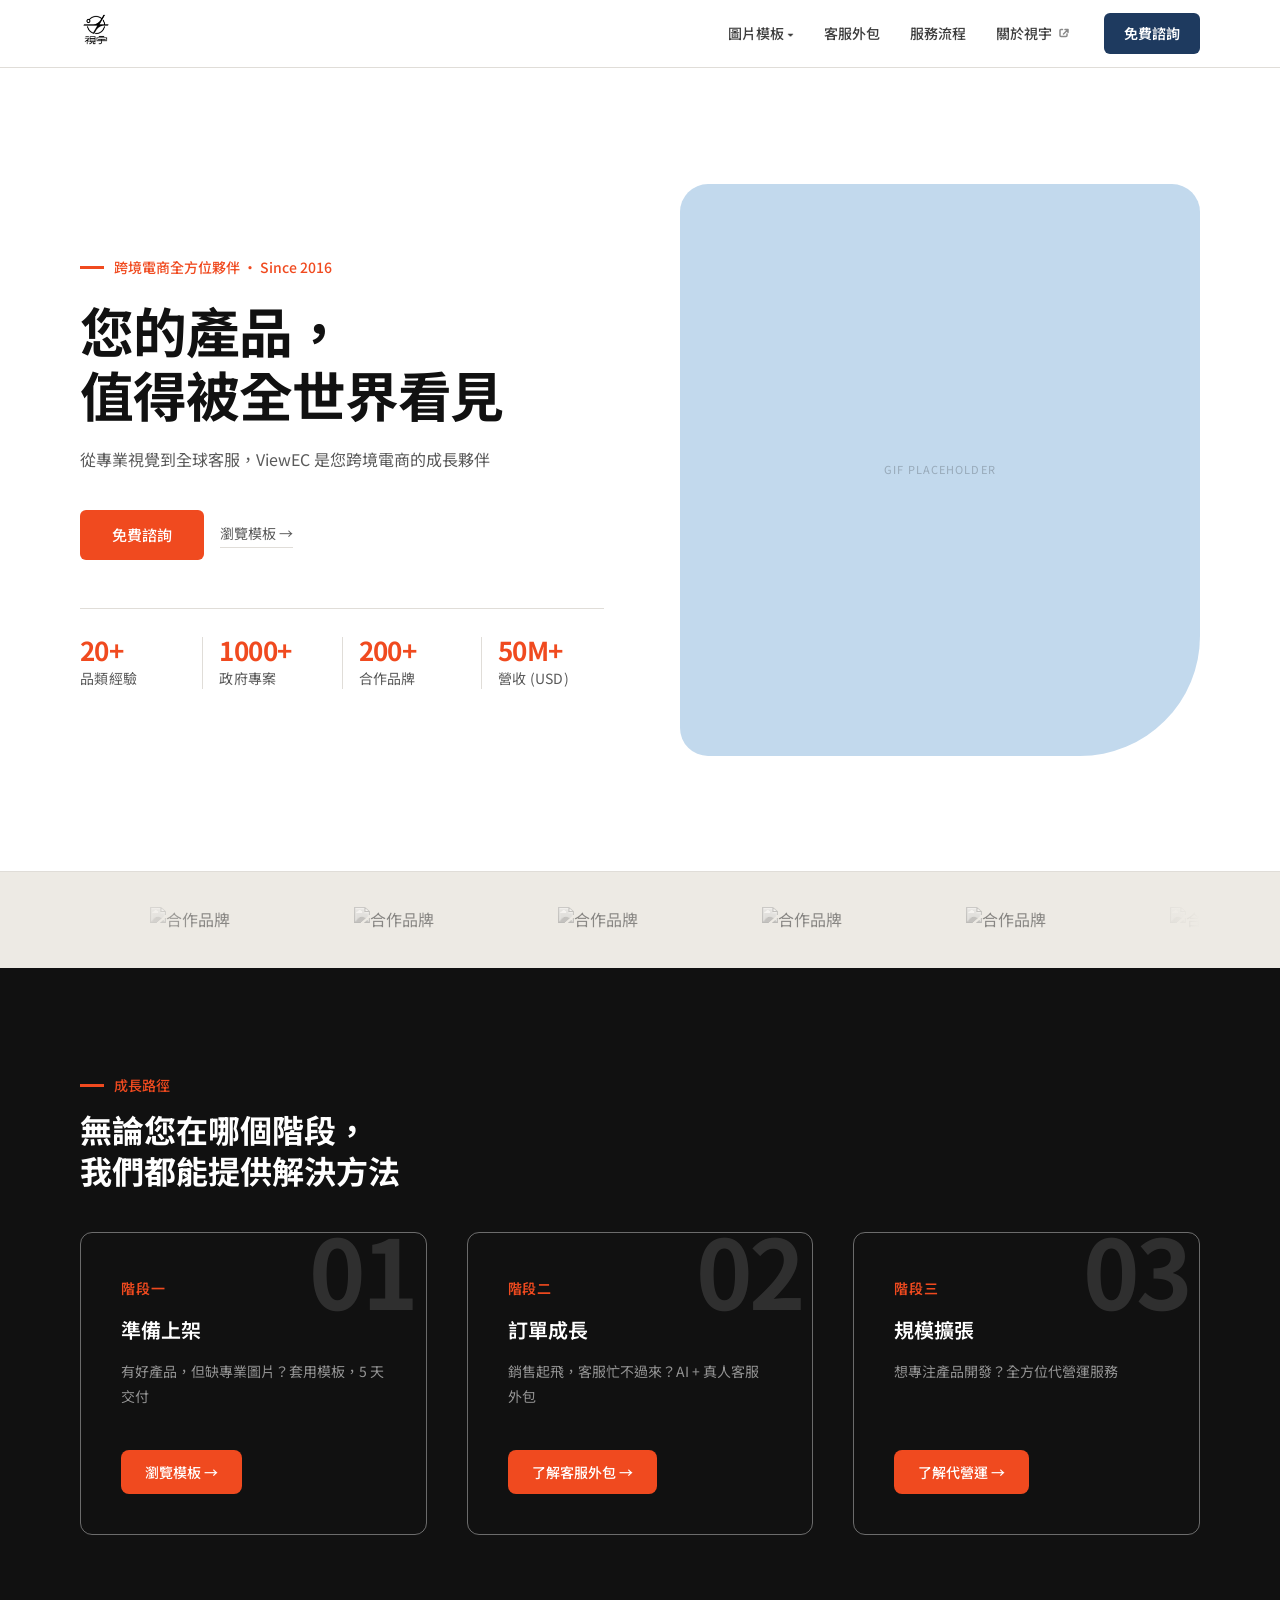
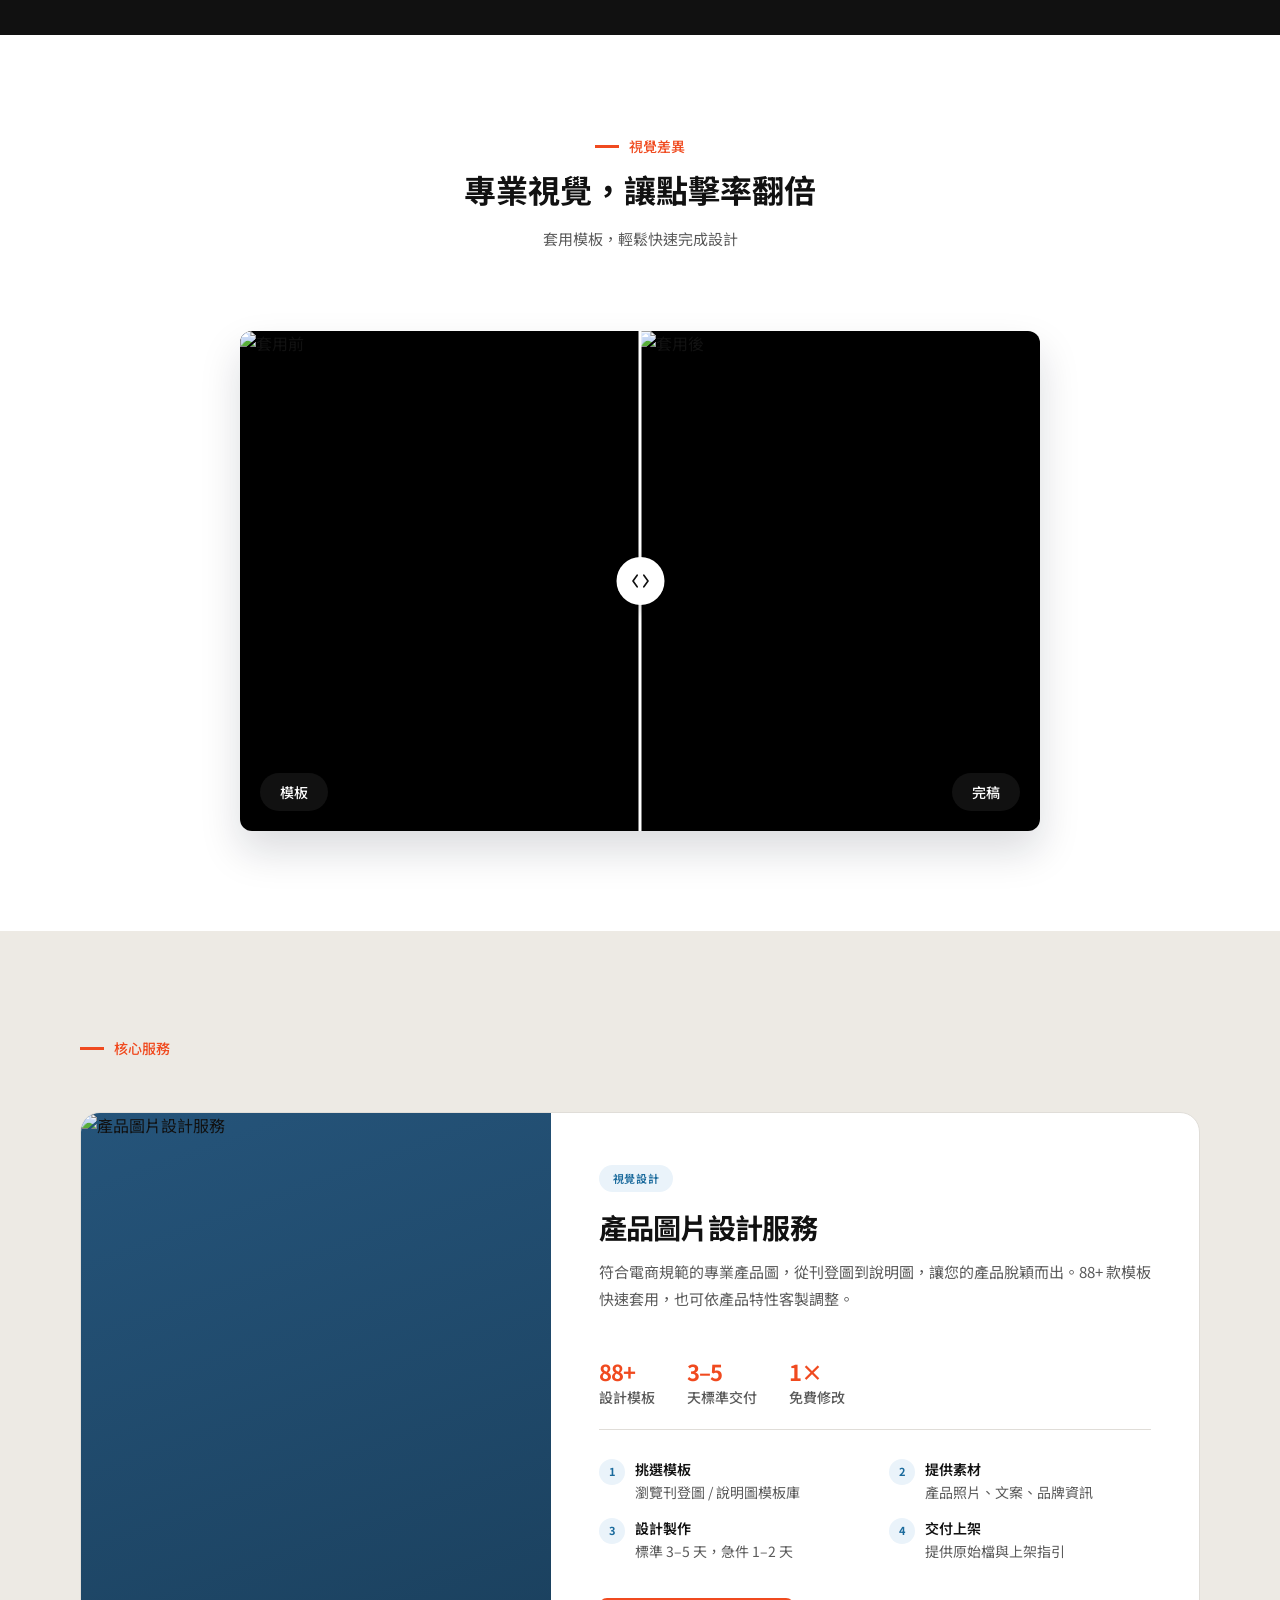
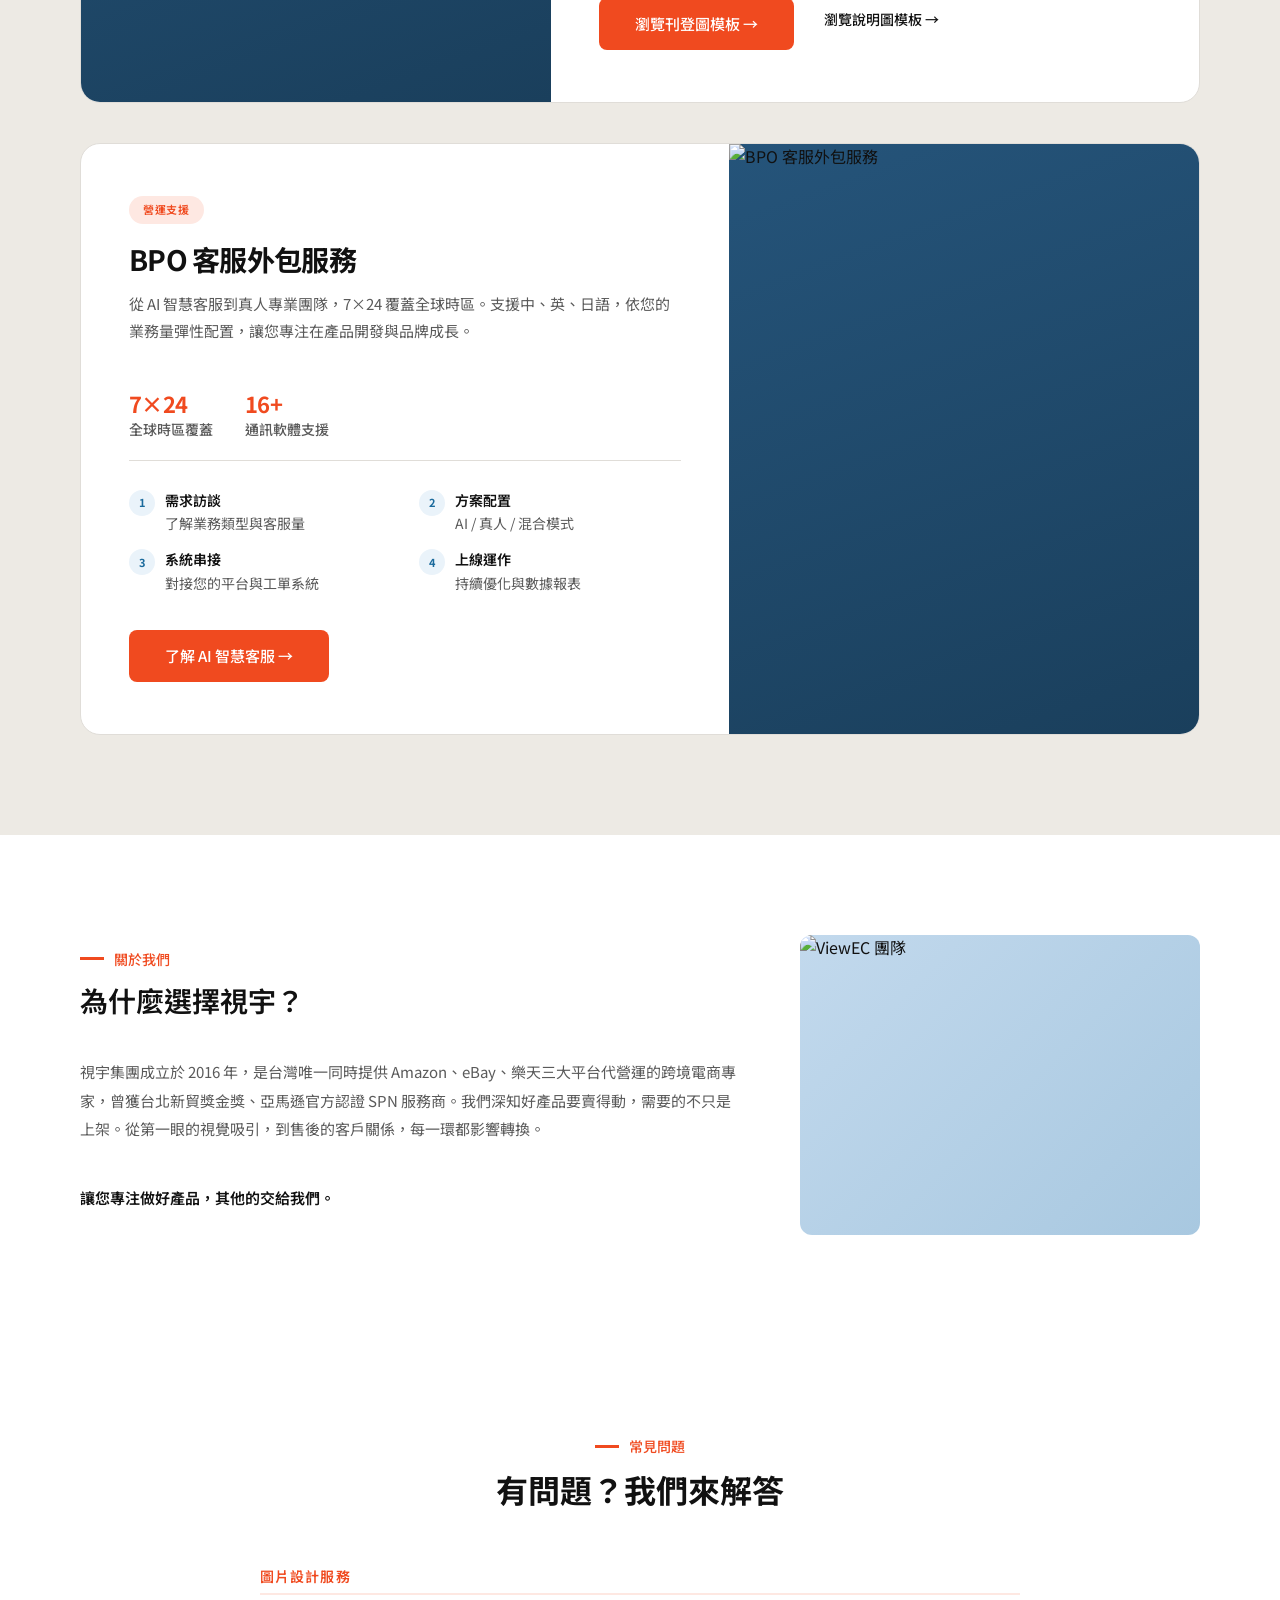
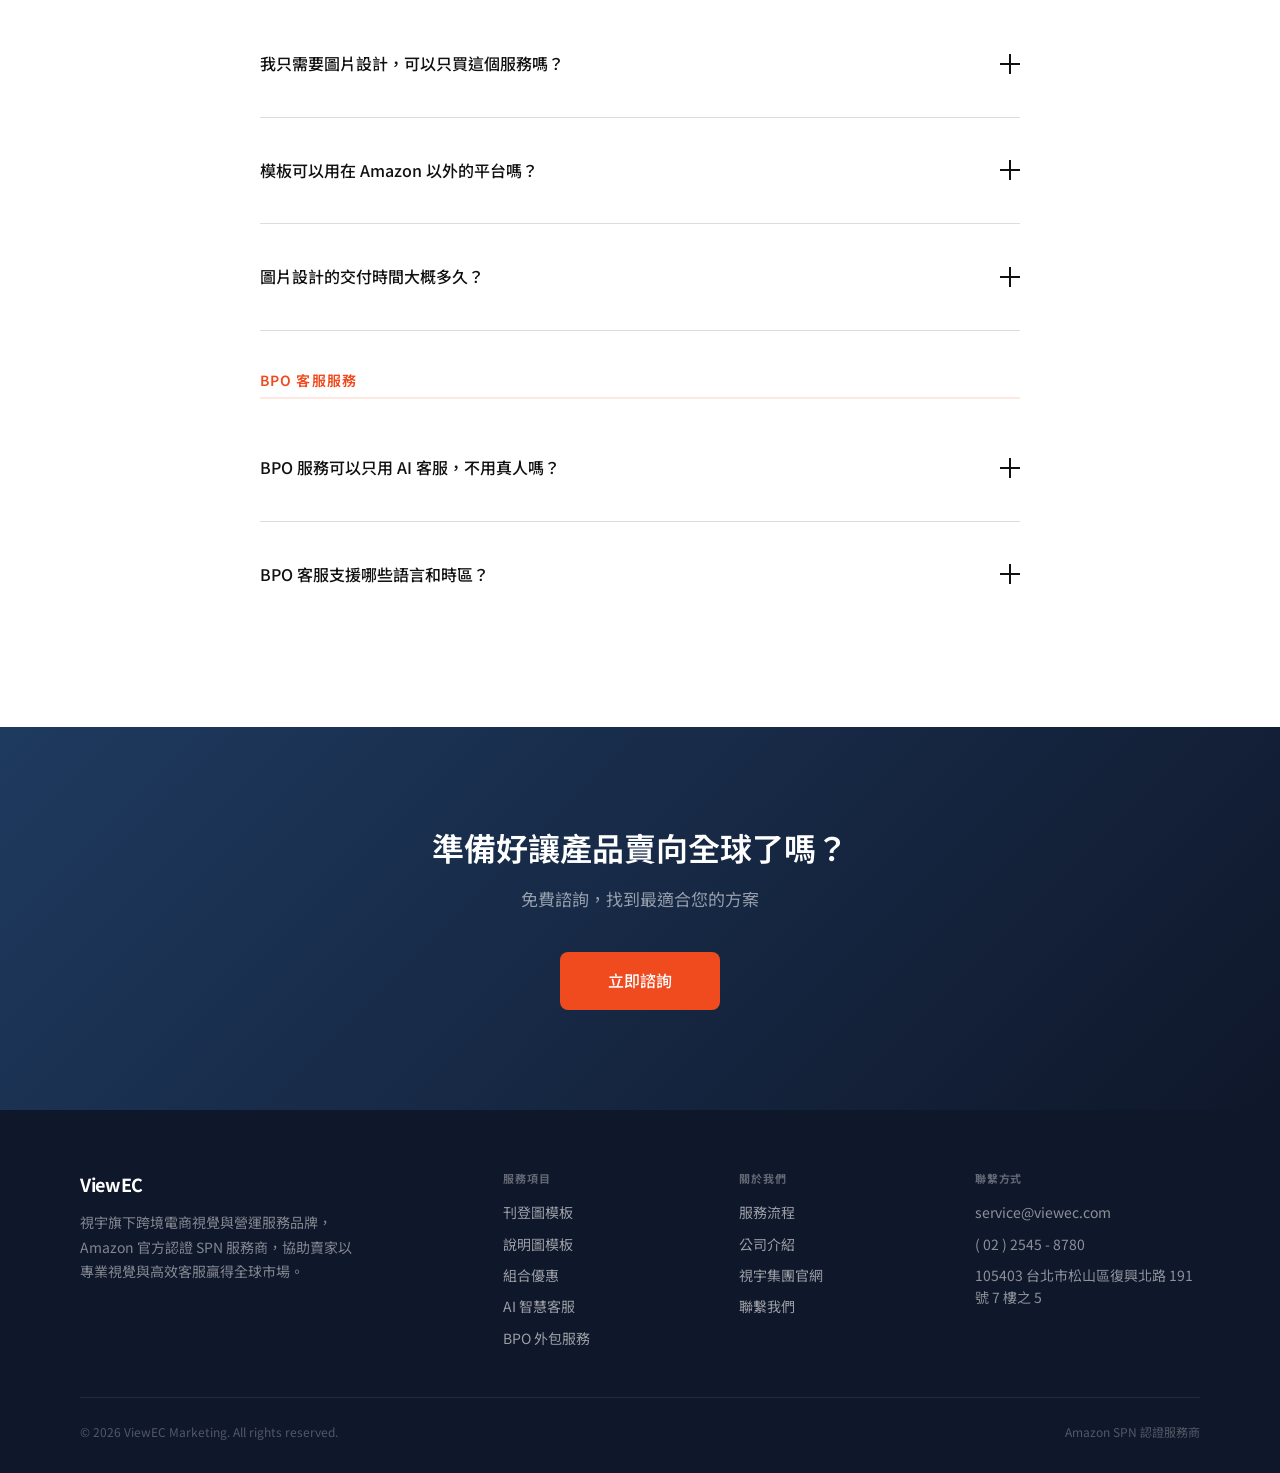
==== index.html @ 05ee3864 "Add files via upload" ====
<!DOCTYPE html>
<html lang="zh-TW">
<head>
  <meta charset="UTF-8">
  <meta name="viewport" content="width=device-width, initial-scale=1.0">
  <title>ViewEC Marketing | Amazon 賣家的成長夥伴</title>
  <link rel="preconnect" href="https://fonts.googleapis.com">
  <link rel="preconnect" href="https://fonts.gstatic.com" crossorigin>
  <link href="https://fonts.googleapis.com/css2?family=Noto+Sans+TC:wght@400;500;700&display=swap" rel="stylesheet">
  <link rel="stylesheet" href="styles.css">
</head>
<body>

  <!-- Header -->
  <header class="navbar">
    <div class="container nav-inner">
      <a href="index.html" class="nav-logo"><img src="icon.webp" alt="ViewEC" style="height:32px;width:auto;"></a>
      <nav class="nav-links">
        <div class="nav-item">
          <span class="nav-dropdown-btn">圖片模板 ▾</span>
          <div class="nav-dropdown-menu">
            <a href="listing-layout.html">刊登圖</a>
            <a href="description-layout.html">說明圖</a>
            <a href="combo.html">組合優惠</a>
          </div>
        </div>
        <a href="#" class="nav-link">客服外包</a>
        <a href="process.html" class="nav-link">服務流程</a>
        <a href="https://viewec.com/" class="nav-link" target="_blank" rel="noopener" style="display:inline-flex;align-items:center;gap:4px;">關於視宇<svg width="11" height="11" viewBox="0 0 11 11" fill="none" stroke="currentColor" stroke-width="1.5" stroke-linecap="round" stroke-linejoin="round" style="display:inline-block;vertical-align:middle;margin-left:3px;opacity:.6" aria-hidden="true"><path d="M3.5 1.5H2a1 1 0 00-1 1v5a1 1 0 001 1h5a1 1 0 001-1V6"></path><path d="M6 1.5h3m0 0v3m0-3L4.5 6"></path></svg></a>
      </nav>
      <a href="#" class="nav-cta">免費諮詢</a>
    </div>
  </header>

  <!-- Hero -->
  <section class="hero">
    <div class="container">
      <div class="hero-inner">

        <!-- Left: Text + Stats -->
        <div class="hero-content">
          <p class="hero-eyebrow">跨境電商全方位夥伴 · Since 2016</p>
          <h1 class="hero-title">您的產品，<br>值得被全世界看見</h1>
          <p class="hero-sub">從專業視覺到全球客服，ViewEC 是您跨境電商的成長夥伴</p>
          <div class="hero-actions">
            <a href="/pages/contact" class="btn-hero">免費諮詢</a>
            <a href="listing.html" class="btn-hero-ghost">瀏覽模板 →</a>
          </div>
          <div class="hero-stats">
            <div class="hero-stat">
              <span class="stat-fig">20+</span>
              <span class="stat-text">品類經驗</span>
            </div>
            <div class="hero-stat">
              <span class="stat-fig">1000+</span>
              <span class="stat-text">政府專案</span>
            </div>
            <div class="hero-stat">
              <span class="stat-fig">200+</span>
              <span class="stat-text">合作品牌</span>
            </div>
            <div class="hero-stat">
              <span class="stat-fig">50M+</span>
              <span class="stat-text">營收 (USD)</span>
            </div>
          </div>
        </div>

        <!-- Right: Organic media shape / GIF placeholder -->
        <div class="hero-media">
          <div class="hero-media-inner">
            <div class="hm-gif-placeholder">GIF Placeholder</div>
          </div>
        </div>

      </div>
    </div>
    <!-- Partners strip — pinned to bottom of hero viewport -->
    <div class="hero-partners">
      <div class="container">
        <div class="marquee-wrapper">
          <div class="marquee-track">
            <div class="marquee-content">
              <div class="partner-logo"><img src="images/partner-1.png" alt="合作品牌"></div>
              <div class="partner-logo"><img src="images/partner-2.png" alt="合作品牌"></div>
              <div class="partner-logo"><img src="images/partner-3.png" alt="合作品牌"></div>
              <div class="partner-logo"><img src="images/partner-4.png" alt="合作品牌"></div>
              <div class="partner-logo"><img src="images/partner-5.png" alt="合作品牌"></div>
              <div class="partner-logo"><img src="images/partner-6.png" alt="合作品牌"></div>
            </div>
            <div class="marquee-content" aria-hidden="true">
              <div class="partner-logo"><img src="images/partner-1.png" alt=""></div>
              <div class="partner-logo"><img src="images/partner-2.png" alt=""></div>
              <div class="partner-logo"><img src="images/partner-3.png" alt=""></div>
              <div class="partner-logo"><img src="images/partner-4.png" alt=""></div>
              <div class="partner-logo"><img src="images/partner-5.png" alt=""></div>
              <div class="partner-logo"><img src="images/partner-6.png" alt=""></div>
            </div>
          </div>
        </div>
      </div>
    </div>
  </section>

  <!-- Journey -->
  <section class="journey">
    <div class="container">
      <div class="section-header">
        <span class="section-tag">成長路徑</span>
        <h2 class="section-title">無論您在哪個階段，<br>我們都能提供解決方法</h2>
      </div>
      <div class="journey-grid">
        <div class="journey-card" data-num="01" data-reveal style="--delay:0s">
          <div class="journey-phase">階段一</div>
          <h3 class="journey-title">準備上架</h3>
          <p class="journey-desc">有好產品，但缺專業圖片？套用模板，5 天交付</p>
          <a href="listing.html" class="journey-cta">瀏覽模板 →</a>
        </div>
        <div class="journey-card" data-num="02" data-reveal style="--delay:0.1s">
          <div class="journey-phase">階段二</div>
          <h3 class="journey-title">訂單成長</h3>
          <p class="journey-desc">銷售起飛，客服忙不過來？AI + 真人客服外包</p>
          <a href="/pages/ai-智慧客服" class="journey-cta">了解客服外包 →</a>
        </div>
        <div class="journey-card" data-num="03" data-reveal style="--delay:0.2s">
          <div class="journey-phase">階段三</div>
          <h3 class="journey-title">規模擴張</h3>
          <p class="journey-desc">想專注產品開發？全方位代營運服務</p>
          <a href="https://viewec.tw" class="journey-cta" target="_blank">了解代營運 →</a>
        </div>
      </div>
    </div>
  </section>

  <!-- Comparison -->
  <section class="comparison">
    <div class="container">
      <div class="section-header section-header--center">
        <span class="section-tag">視覺差異</span>
        <h2 class="section-title">專業視覺，讓點擊率翻倍</h2>
        <p class="section-subtitle">套用模板，輕鬆快速完成設計</p>
      </div>
      <div class="compare-container">
        <div class="compare-wrapper">
          <div class="compare-image compare-before">
            <img src="images/before.jpg" alt="套用前">
            <span class="compare-label">模板</span>
          </div>
          <div class="compare-image compare-after">
            <img src="images/after.jpg" alt="套用後">
            <span class="compare-label">完稿</span>
          </div>
          <div class="compare-slider">
            <div class="compare-handle">
              <svg width="20" height="20" viewBox="0 0 24 24" fill="none">
                <path d="M8 5L3 12L8 19M16 5L21 12L16 19" stroke="currentColor" stroke-width="2" stroke-linecap="round" stroke-linejoin="round"/>
              </svg>
            </div>
          </div>
        </div>
      </div>
    </div>
  </section>

  <!-- Services -->
  <section class="services">
    <div class="container">
      <div class="section-header">
        <span class="section-tag">核心服務</span>
      </div>

      <!-- Visual Design -->
      <div class="service-card" data-reveal="left">
        <div class="svc-img">
          <img src="images/service-visual.jpg" alt="產品圖片設計服務">
        </div>
        <div class="svc-body">
          <span class="svc-badge">視覺設計</span>
          <h3 class="svc-title">產品圖片設計服務</h3>
          <p class="svc-desc">符合電商規範的專業產品圖，從刊登圖到說明圖，讓您的產品脫穎而出。88+ 款模板快速套用，也可依產品特性客製調整。</p>
          <div class="svc-stats">
            <div>
              <div class="svc-stat-num">88+</div>
              <div class="svc-stat-label">設計模板</div>
            </div>
            <div>
              <div class="svc-stat-num">3–5</div>
              <div class="svc-stat-label">天標準交付</div>
            </div>
            <div>
              <div class="svc-stat-num">1×</div>
              <div class="svc-stat-label">免費修改</div>
            </div>
          </div>
          <div class="svc-steps">
            <div class="svc-step">
              <div class="svc-step-num">1</div>
              <div>
                <div class="svc-step-name">挑選模板</div>
                <div class="svc-step-note">瀏覽刊登圖 / 說明圖模板庫</div>
              </div>
            </div>
            <div class="svc-step">
              <div class="svc-step-num">2</div>
              <div>
                <div class="svc-step-name">提供素材</div>
                <div class="svc-step-note">產品照片、文案、品牌資訊</div>
              </div>
            </div>
            <div class="svc-step">
              <div class="svc-step-num">3</div>
              <div>
                <div class="svc-step-name">設計製作</div>
                <div class="svc-step-note">標準 3–5 天，急件 1–2 天</div>
              </div>
            </div>
            <div class="svc-step">
              <div class="svc-step-num">4</div>
              <div>
                <div class="svc-step-name">交付上架</div>
                <div class="svc-step-note">提供原始檔與上架指引</div>
              </div>
            </div>
          </div>
          <div class="svc-actions">
            <a href="listing.html" class="btn-accent">瀏覽刊登圖模板 →</a>
            <a href="description.html" class="btn-secondary">瀏覽說明圖模板 →</a>
          </div>
        </div>
      </div>

      <!-- BPO Service -->
      <div class="service-card service-card--reverse" data-reveal="right">
        <div class="svc-img">
          <img src="images/service-bpo.jpg" alt="BPO 客服外包服務">
        </div>
        <div class="svc-body">
          <span class="svc-badge svc-badge--bpo">營運支援</span>
          <h3 class="svc-title">BPO 客服外包服務</h3>
          <p class="svc-desc">從 AI 智慧客服到真人專業團隊，7×24 覆蓋全球時區。支援中、英、日語，依您的業務量彈性配置，讓您專注在產品開發與品牌成長。</p>
          <div class="svc-stats">
            <div>
              <div class="svc-stat-num">7×24</div>
              <div class="svc-stat-label">全球時區覆蓋</div>
            </div>
            <div>
              <div class="svc-stat-num">16+</div>
              <div class="svc-stat-label">通訊軟體支援</div>
            </div>
          </div>
          <div class="svc-steps">
            <div class="svc-step">
              <div class="svc-step-num">1</div>
              <div>
                <div class="svc-step-name">需求訪談</div>
                <div class="svc-step-note">了解業務類型與客服量</div>
              </div>
            </div>
            <div class="svc-step">
              <div class="svc-step-num">2</div>
              <div>
                <div class="svc-step-name">方案配置</div>
                <div class="svc-step-note">AI / 真人 / 混合模式</div>
              </div>
            </div>
            <div class="svc-step">
              <div class="svc-step-num">3</div>
              <div>
                <div class="svc-step-name">系統串接</div>
                <div class="svc-step-note">對接您的平台與工單系統</div>
              </div>
            </div>
            <div class="svc-step">
              <div class="svc-step-num">4</div>
              <div>
                <div class="svc-step-name">上線運作</div>
                <div class="svc-step-note">持續優化與數據報表</div>
              </div>
            </div>
          </div>
          <div class="svc-actions">
            <a href="/pages/ai-智慧客服" class="btn-accent">了解 AI 智慧客服 →</a>
          </div>
        </div>
      </div>

    </div>
  </section>

  <!-- About (moved before FAQ) -->
  <section class="about">
    <div class="container">
      <div class="about-content">
        <div class="about-text" data-reveal="left">
          <span class="section-tag">關於我們</span>
          <h2 class="about-title">為什麼選擇視宇？</h2>
          <p>視宇集團成立於 2016 年，是台灣唯一同時提供 Amazon、eBay、樂天三大平台代營運的跨境電商專家，曾獲台北新貿獎金獎、亞馬遜官方認證 SPN 服務商。我們深知好產品要賣得動，需要的不只是上架。從第一眼的視覺吸引，到售後的客戶關係，每一環都影響轉換。</p>
          <p class="about-highlight">讓您專注做好產品，其他的交給我們。</p>
        </div>
        <div class="about-image" data-reveal="right">
          <img src="images/about.jpg" alt="ViewEC 團隊">
        </div>
      </div>
    </div>
  </section>

  <!-- FAQ -->
  <section class="faq">
    <div class="container">
      <div class="section-header section-header--center">
        <span class="section-tag">常見問題</span>
        <h2 class="section-title">有問題？我們來解答</h2>
      </div>
      <div class="faq-list">
        <h3 class="faq-category">圖片設計服務</h3>
        <details class="faq-item">
          <summary class="faq-question">
            <span>我只需要圖片設計，可以只買這個服務嗎？</span>
            <span class="faq-icon"></span>
          </summary>
          <p class="faq-answer">當然可以！每項服務都是獨立計價。您可以先從圖片模板開始，未來有客服和代營運需求再加購。</p>
        </details>
        <details class="faq-item">
          <summary class="faq-question">
            <span>模板可以用在 Amazon 以外的平台嗎？</span>
            <span class="faq-icon"></span>
          </summary>
          <p class="faq-answer">可以，用在其他平台可能需要微調設計規範（尺寸、構圖、資訊呈現），我們也提供客製化調整服務。</p>
        </details>
        <details class="faq-item">
          <summary class="faq-question">
            <span>圖片設計的交付時間大概多久？</span>
            <span class="faq-icon"></span>
          </summary>
          <p class="faq-answer">選定模板並提供產品素材後，標準交付時間為 3-5 個工作天。急件可加價加速處理，最快 1-2 天交付。</p>
        </details>

        <h3 class="faq-category">BPO 客服服務</h3>
        <details class="faq-item">
          <summary class="faq-question">
            <span>BPO 服務可以只用 AI 客服，不用真人嗎？</span>
            <span class="faq-icon"></span>
          </summary>
          <p class="faq-answer">可以。我們會根據您的業務類型和客服量，推薦最適合的組合。有些品牌 AI 就夠用，有些需要真人處理複雜案件。</p>
        </details>
        <details class="faq-item">
          <summary class="faq-question">
            <span>BPO 客服支援哪些語言和時區？</span>
            <span class="faq-icon"></span>
          </summary>
          <p class="faq-answer">我們支援中文、英文、日文客服，也覆蓋亞洲、歐洲、北美主要時區。可依您的目標市場客製化配置。</p>
        </details>
      </div>
    </div>
  </section>

  <!-- CTA -->
  <section class="cta-section">
    <div class="container">
      <div class="cta-content">
        <h2 class="cta-title">準備好讓產品賣向全球了嗎？</h2>
        <p class="cta-subtitle">免費諮詢，找到最適合您的方案</p>
        <a href="/pages/contact" class="btn-accent btn-large">立即諮詢</a>
      </div>
    </div>
  </section>

  <!-- Footer -->
  <footer class="footer">
    <div class="container">
      <div class="footer-grid">
        <div class="footer-brand">
          <span class="footer-logo">ViewEC</span>
          <p>視宇旗下跨境電商視覺與營運服務品牌，Amazon 官方認證 SPN 服務商，協助賣家以專業視覺與高效客服贏得全球市場。</p>
        </div>
        <div>
          <div class="footer-heading">服務項目</div>
          <div class="footer-links">
            <a href="listing-layout.html" class="footer-link">刊登圖模板</a>
            <a href="description-layout.html" class="footer-link">說明圖模板</a>
            <a href="combo.html" class="footer-link">組合優惠</a>
            <a href="#" class="footer-link">AI 智慧客服</a>
            <a href="#" class="footer-link">BPO 外包服務</a>
          </div>
        </div>
        <div>
          <div class="footer-heading">關於我們</div>
          <div class="footer-links">
            <a href="process.html" class="footer-link">服務流程</a>
            <a href="#" class="footer-link">公司介紹</a>
            <a href="https://viewec.com/" class="footer-link" target="_blank" rel="noopener">視宇集團官網</a>
            <a href="#" class="footer-link">聯繫我們</a>
          </div>
        </div>
        <div>
          <div class="footer-heading">聯繫方式</div>
          <div class="footer-contact">service@viewec.com</div>
          <div class="footer-contact">( 02 ) 2545 - 8780</div>
          <div class="footer-contact">105403 台北市松山區復興北路 191 號 7 樓之 5</div>
        </div>
      </div>
      <div class="footer-bottom">
        <span class="footer-copy">© 2026 ViewEC Marketing. All rights reserved.</span>
        <span class="footer-copy">Amazon SPN 認證服務商</span>
      </div>
    </div>
  </footer>

  <script src="scripts.js"></script>
</body>
</html>
---- styles.css ----
/* ========================================
   ViewEC Marketing Homepage
   Ink #111111 · Orange #F04A1F · Sand #EDEAE4 · Sky #C2D9ED
   ======================================== */

:root {
  --color-primary:       #111111;
  --color-primary-dark:  #000000;
  --color-primary-light: #2a2a2a;
  --color-accent:        #F04A1F;
  --color-accent-hover:  #d63d14;
  --color-accent-light:  #FEE8E2;
  --color-sky:           #C2D9ED;
  --color-sky-light:     #EAF3FA;
  --color-bg-light:      #ffffff;
  --color-bg-gray:       #EDEAE4;
  --color-bg-dark:       #111111;
  --color-text-primary:  #111111;
  --color-text-secondary:#5a5a5a;
  --color-text-light:    #ffffff;
  --color-text-muted:    rgba(255,255,255,0.60);
  --color-border:        #E0DDD8;

  --font-family:      'Noto Sans TC', -apple-system, BlinkMacSystemFont, sans-serif;
  --container-width:  1200px;
  --spacing-xs:  8px;
  --spacing-sm:  16px;
  --spacing-md:  40px;
  --spacing-lg:  40px;
  --spacing-xl:  64px;
  --spacing-xxl: 100px;
  --radius:    8px;
  --radius-lg: 12px;
  --transition: 0.25s ease;
}

*, *::before, *::after { margin: 0; padding: 0; box-sizing: border-box; }
html { scroll-behavior: smooth; }

body {
  font-family: var(--font-family);
  font-size: 16px;
  line-height: 1.6;
  color: var(--color-text-primary);
  background: var(--color-bg-light);
  -webkit-font-smoothing: antialiased;
}

.container {
  max-width: var(--container-width);
  margin: 0 auto;
  padding: 0 var(--spacing-md);
}

h1, h2, h3, h4 { font-weight: 500; line-height: 1.3; }

.section-title {
  font-size: 28px;
  font-weight: 700;
  text-align: center;
  margin-bottom: var(--spacing-sm);
  color: var(--color-primary);
}

.section-subtitle {
  font-size: 15px;
  color: var(--color-text-secondary);
  text-align: center;
  margin-bottom: var(--spacing-lg);
}

/* ─── Buttons ─── */

.btn-primary {
  display: inline-block;
  background: var(--color-bg-light);
  color: var(--color-primary);
  padding: 14px 36px;
  border-radius: var(--radius);
  font-size: 15px;
  font-weight: 500;
  text-decoration: none;
  transition: var(--transition);
  border: none;
  cursor: pointer;
}
.btn-primary:hover {
  background: rgba(255,255,255,0.9);
  transform: translateY(-2px);
}

.btn-accent {
  display: inline-block;
  background: var(--color-accent);
  color: #fff;
  padding: 14px 36px;
  border-radius: var(--radius);
  font-size: 15px;
  font-weight: 500;
  text-decoration: none;
  transition: var(--transition);
}
.btn-accent:hover {
  background: var(--color-accent-hover);
  transform: translateY(-2px);
}

.btn-large {
  padding: 16px 48px;
  font-size: 16px;
}

.btn-secondary {
  display: inline-block;
  color: var(--color-primary);
  padding: 10px 20px;
  border-radius: var(--radius);
  border: none;
  font-size: 14px;
  font-weight: 500;
  text-decoration: none;
  transition: var(--transition);
  background: transparent;
}
.btn-secondary:hover {
  background: var(--color-primary);
  color: var(--color-bg-light);
}

/* ========================================
   Header / Nav
   ======================================== */

.navbar {
  position: sticky;
  top: 0;
  z-index: 100;
  height: 68px;
  background: rgba(255,255,255,0.96);
  backdrop-filter: blur(12px);
  -webkit-backdrop-filter: blur(12px);
  border-bottom: 1px solid var(--color-border);
}

.nav-inner {
  height: 100%;
  display: flex;
  align-items: center;
}

.nav-logo {
  font-size: 20px; font-weight: 700;
  color: #1e3a5f;
  letter-spacing: -0.03em;
  text-decoration: none;
  margin-right: auto;
}

.nav-links {
  display: flex;
  align-items: center;
  gap: 2px;
  margin-right: 20px;
}

.nav-link {
  display: inline-flex; align-items: center; gap: 4px;
  font-size: 14px; font-weight: 500;
  color: #3D3D3D;
  padding: 6px 14px; border-radius: 6px;
  text-decoration: none; transition: all 0.18s;
}
.nav-link:hover { color: #1e3a5f; background: #EAF3FA; }
.nav-link.active { color: #1e3a5f; background: #EAF3FA; font-weight: 600; }

/* Dropdown */
.nav-item { position: relative; }
.nav-dropdown-btn {
  display: inline-flex; align-items: center; gap: 3px;
  font-size: 14px; font-weight: 500; color: #3D3D3D;
  padding: 6px 14px; border-radius: 6px;
  transition: all 0.18s; cursor: default; user-select: none;
}
.nav-item:hover .nav-dropdown-btn { color: #1e3a5f; background: #EAF3FA; }
.nav-item:has(.nav-dropdown-menu a.active) .nav-dropdown-btn { color: #1e3a5f; background: #EAF3FA; font-weight: 600; }
.nav-dropdown-menu {
  display: none; position: absolute; top: calc(100% + 6px); left: 0;
  background: #ffffff; border: 1px solid var(--color-border);
  border-radius: 8px; min-width: 144px; padding: 4px 0;
  z-index: 200; box-shadow: 0 6px 20px rgba(0,0,0,.08);
}
.nav-item:hover .nav-dropdown-menu { display: block; }
.nav-dropdown-menu a {
  display: block; padding: 9px 16px;
  font-size: 14px; font-weight: 500; color: #3D3D3D;
  text-decoration: none; transition: background 0.15s;
}
.nav-dropdown-menu a:hover { background: #EAF3FA; color: #1e3a5f; }
.nav-dropdown-menu a.active { color: #1e3a5f; font-weight: 600; }

.nav-cta {
  display: inline-flex; align-items: center;
  font-size: 14px; font-weight: 600;
  color: #ffffff;
  background: #1e3a5f;
  padding: 9px 20px; border-radius: 6px;
  text-decoration: none; transition: background 0.2s;
}
.nav-cta:hover { background: #0f172a; }

.nav-toggle {
  display: none;
  flex-direction: column;
  gap: 5px;
  background: none;
  border: none;
  cursor: pointer;
  padding: 8px;
}
.nav-toggle span {
  width: 24px; height: 2px;
  background: var(--color-text-primary);
  transition: var(--transition);
}

/* ========================================
   Hero — Light, split layout
   Ink H1 left · Sky blue organic shape right
   ======================================== */

.hero {
  background: #ffffff;
  min-height: 100svh;
  display: flex;
  flex-direction: column;   /* stacks body + partners strip */
}

/* Center the hero content in the remaining space */
.hero > .container {
  flex: 1;
  display: flex;
  align-items: center;
  width: 100%;
}

/* Partners strip pinned to bottom of hero */
.hero-partners {
  background: var(--color-bg-gray);
  border-top: 1px solid var(--color-border);
  overflow: hidden;
  padding: 20px 0;
  flex-shrink: 0;
}
/* Fade gradients match the strip background */
.hero-partners .marquee-wrapper::before {
  background: linear-gradient(to right, var(--color-bg-gray), transparent);
}
.hero-partners .marquee-wrapper::after {
  background: linear-gradient(to left, var(--color-bg-gray), transparent);
}

.hero-inner {
  display: grid;
  grid-template-columns: 1fr 1fr;
  gap: 72px;
  align-items: center;
  width: 100%;
  padding: 64px 0;
}

/* ── Left: content ── */
.hero-content { color: var(--color-text-primary); }

.hero-title {
  font-size: clamp(36px, 4.2vw, 56px);
  font-weight: 700;
  line-height: 1.18;
  letter-spacing: -0.02em;
  color: var(--color-text-primary);
  margin-bottom: 20px;
}

.hero-sub {
  font-size: 16px;
  color: var(--color-text-secondary);
  line-height: 1.8;
  margin-bottom: 36px;
  max-width: 600px;
  white-space: nowrap;
}

.hero-actions {
  display: flex;
  gap: 16px;
  align-items: center;
  margin-bottom: 48px;
}

/* Primary CTA — orange */
.btn-hero {
  display: inline-block;
  background: var(--color-accent);
  color: #fff;
  padding: 13px 32px;
  border-radius: 6px;
  font-size: 15px;
  font-weight: 500;
  text-decoration: none;
  transition: var(--transition);
  white-space: nowrap;
}
.btn-hero:hover {
  background: var(--color-accent-hover);
  transform: translateY(-2px);
}

/* Eyebrow tag above H1 */
.hero-eyebrow {
  display: inline-flex;
  align-items: center;
  gap: 10px;
  font-size: 14px;
  font-weight: 500;
  color: var(--color-accent);
  margin-bottom: 20px;
}
.hero-eyebrow::before {
  content: '';
  display: inline-block;
  width: 24px; height: 3px;
  background: var(--color-accent);
  flex-shrink: 0;
}

/* Ghost link — ink on white */
.btn-hero-ghost {
  display: inline-block;
  color: var(--color-text-secondary);
  font-size: 14px;
  font-weight: 400;
  text-decoration: none;
  transition: var(--transition);
  white-space: nowrap;
  border-bottom: 1px solid var(--color-border);
  padding-bottom: 2px;
}
.btn-hero-ghost:hover {
  color: var(--color-text-primary);
  border-color: var(--color-text-secondary);
}

/* Stats — inline, below CTA */
.hero-stats {
  display: flex;
  gap: 0;
  padding-top: 28px;
  border-top: 1px solid var(--color-border);
}

.hero-stat {
  display: flex;
  flex-direction: column;
  gap: 4px;
  flex: 1;
  padding-right: 16px;
}
.hero-stat + .hero-stat {
  padding-left: 16px;
  padding-right: 16px;
  border-left: 1px solid var(--color-border);
}
.hero-stat:last-child { padding-right: 0; }

.stat-fig {
  font-size: 26px;
  font-weight: 700;
  color: var(--color-accent);
  letter-spacing: -0.02em;
  line-height: 1;
}

.stat-text {
  font-size: 14px;
  color: var(--color-text-secondary);
  letter-spacing: 0.02em;
}

/* ── Right: sky blue organic shape ── */
.hero-media {
  display: flex;
  align-items: center;
  justify-content: flex-end;
}

.hero-media-inner {
  width: 100%;
  max-width: 520px;
  aspect-ratio: 1 / 1.1;
  background: var(--color-sky);          /* sky blue fill */
  border-radius: 28px 28px 120px 28px;   /* organic asymmetric shape */
  overflow: hidden;
  position: relative;
  display: flex;
  align-items: center;
  justify-content: center;
}

/* GIF / video fills the shape */
.hm-gif-placeholder {
  width: 100%;
  height: 100%;
  display: flex;
  align-items: center;
  justify-content: center;
  font-size: 11px;
  color: rgba(0,0,0,0.22);
  letter-spacing: 0.1em;
  text-transform: uppercase;
}

.hero-media-inner img,
.hero-media-inner video {
  width: 100%;
  height: 100%;
  object-fit: cover;
  display: block;
}

/* ========================================
   Section Tag + Header
   ======================================== */

.section-tag {
  display: inline-flex;
  align-items: center;
  gap: 10px;
  font-size: 14px;
  font-weight: 500;
  color: var(--color-accent);
  margin-bottom: 12px;
}
.section-tag::before {
  content: '';
  display: inline-block;
  width: 24px; height: 3px;
  background: var(--color-accent);
  flex-shrink: 0;
}

/* Left-aligned section header */
.section-header {
  margin-bottom: var(--spacing-lg);
}
.section-header .section-title {
  text-align: left;
  font-size: 32px;
  color: var(--color-text-primary);
}
.section-header .section-subtitle {
  text-align: left;
}

/* Centered variant */
.section-header--center {
  text-align: center;
  display: flex;
  flex-direction: column;
  align-items: center;
}
.section-header--center .section-title,
.section-header--center .section-subtitle {
  text-align: center;
}

/* ========================================
   Partners
   ======================================== */

.partners {
  padding: var(--spacing-lg) 0;
  background: var(--color-bg-gray);
  overflow: hidden;
}

.marquee-wrapper {
  overflow: hidden;
  position: relative;
}
.marquee-wrapper::before, .marquee-wrapper::after {
  content: '';
  position: absolute;
  top: 0; bottom: 0;
  width: 120px;
  z-index: 1;
  pointer-events: none;
}
.marquee-wrapper::before {
  left: 0;
  background: linear-gradient(to right, var(--color-bg-gray), transparent);
}
.marquee-wrapper::after {
  right: 0;
  background: linear-gradient(to left, var(--color-bg-gray), transparent);
}

.marquee-track {
  display: flex;
  animation: marquee 35s linear infinite;
}
.marquee-track:hover { animation-play-state: paused; }

.marquee-content {
  display: flex;
  gap: var(--spacing-xl);
  padding: 0 var(--spacing-lg);
}

.partner-logo {
  width: 140px; height: 56px;
  display: flex;
  align-items: center;
  justify-content: center;
  flex-shrink: 0;
}
.partner-logo img {
  max-width: 100%; max-height: 100%;
  object-fit: contain;
  filter: grayscale(100%);
  opacity: 0.45;
  transition: var(--transition);
}
.partner-logo:hover img { filter: grayscale(0%); opacity: 1; }

@keyframes marquee {
  0%   { transform: translateX(0); }
  100% { transform: translateX(-50%); }
}

/* ========================================
   Stats
   ======================================== */

.stats {
  padding: var(--spacing-lg) 0;
  background: var(--color-bg-light);
}

.stats .stats-grid {
  display: grid;
  grid-template-columns: repeat(4, 1fr);
  gap: var(--spacing-md);
  max-width: 900px;
  margin: 0 auto;
}

.stats .stat-item {
  text-align: center;
  padding: var(--spacing-md);
}

.stats .stat-number {
  font-size: 36px;
  font-weight: 700;
  color: var(--color-primary);
  margin-bottom: 4px;
}

.stats .stat-label {
  font-size: 14px;
  color: var(--color-text-secondary);
}

/* ========================================
   Journey  ·  Dark section
   ======================================== */

.journey {
  padding: var(--spacing-xxl) 0;
  background: var(--color-bg-dark);   /* #111111 */
}

/* Invert section-tag + title on dark bg */
.journey .section-tag       { color: var(--color-accent); }
.journey .section-tag::before { background: var(--color-accent); }
.journey .section-title     { color: #ffffff; }

.journey-grid {
  display: grid;
  grid-template-columns: repeat(3, 1fr);
  gap: var(--spacing-md);
  margin-top: var(--spacing-lg);
}

.journey-card {
  background: transparent;
  border: 1.5px solid rgba(255,255,255,0.38);
  border-radius: var(--radius-lg);
  padding: var(--spacing-lg);
  text-align: left;
  transition: background 0.28s ease, border-color 0.28s ease,
              transform 0.28s ease, box-shadow 0.28s ease;
  position: relative;
  overflow: hidden;
  display: flex;
  flex-direction: column;
}
.journey-card::before {
  content: attr(data-num);
  position: absolute;
  top: -12px; right: 10px;
  font-size: 96px;
  font-weight: 700;
  line-height: 1;
  letter-spacing: -0.04em;
  color: rgba(255,255,255,0.13);
  pointer-events: none;
  user-select: none;
  transition: color 0.28s ease;
}

/* Solid-fill hover — like shift5.io active card */
.journey-card:hover {
  background: var(--color-accent);
  border-color: var(--color-accent);
  transform: translateY(-6px);
  box-shadow: 0 20px 56px rgba(240,74,31,0.40);
}
.journey-card:hover::before {
  color: rgba(255,255,255,0.28);  /* white ghost on orange bg */
}

.journey-phase {
  display: inline-block;
  font-size: 14px;
  color: var(--color-accent);   /* orange text, no bg */
  font-weight: 600;
  letter-spacing: 0.06em;
  background: transparent;
  padding: 4px 0;
  margin-bottom: 14px;
  transition: color 0.28s ease;
}
.journey-card:hover .journey-phase {
  color: rgba(255,255,255,0.85);  /* white on orange card */
}

.journey-title {
  font-size: 20px;
  font-weight: 600;
  margin-bottom: var(--spacing-sm);
  color: #ffffff;
  transition: color 0.28s ease;
}
.journey-card:hover .journey-title { color: #ffffff; }

.journey-desc {
  font-size: 14px;
  color: rgba(255,255,255,0.55);
  line-height: 1.8;
  margin-bottom: var(--spacing-md);
  flex: 1;
  transition: color 0.28s ease;
}
.journey-card:hover .journey-desc { color: rgba(255,255,255,0.88); }

/* Orange filled CTA button for journey cards */
.journey-cta {
  display: inline-block;
  align-self: flex-start;
  margin-top: auto;
  background: var(--color-accent);
  color: #fff;
  padding: 11px 24px;
  border-radius: var(--radius);
  font-size: 14px;
  font-weight: 500;
  text-decoration: none;
  transition: background 0.28s ease, color 0.28s ease, transform 0.2s ease;
  white-space: nowrap;
}
.journey-cta:hover {
  transform: translateY(-2px);
}
/* When card itself is hovered, flip button to white/orange */
.journey-card:hover .journey-cta {
  background: #ffffff;
  color: var(--color-accent);
  transform: none;
}

/* Legacy text link (kept for reference, not used) */
.journey-link {
  font-size: 14px;
  color: var(--color-accent);
  text-decoration: none;
  font-weight: 500;
  transition: var(--transition);
}
.journey-link:hover { color: var(--color-accent-hover); }

/* ========================================
   Comparison
   ======================================== */

.comparison {
  padding: var(--spacing-xxl) 0;
}

.compare-container {
  max-width: 800px;
  margin: 0 auto;
}

.compare-wrapper {
  position: relative;
  border-radius: var(--radius-lg);
  overflow: hidden;
  aspect-ratio: 16 / 10;
  background: var(--color-primary-dark);
  box-shadow: 0 20px 40px rgba(15,23,42,0.15);
}

.compare-image {
  position: absolute;
  top: 0; bottom: 0;
  overflow: hidden;
}
.compare-image img {
  width: 100%; height: 100%;
  object-fit: cover;
}

.compare-before { left: 0; right: 50%; }
.compare-after  { left: 50%; right: 0; }

.compare-label {
  position: absolute;
  bottom: 20px;
  background: #111111;
  color: white;
  padding: 8px 20px;
  border-radius: 24px;
  font-size: 14px;
  font-weight: 500;
}
.compare-before .compare-label { left: 20px; }
.compare-after  .compare-label { right: 20px; }

.compare-slider {
  position: absolute;
  top: 0; bottom: 0;
  left: 50%; width: 3px;
  background: white;
  cursor: ew-resize;
  transform: translateX(-50%);
}

.compare-handle {
  position: absolute;
  top: 50%; left: 50%;
  transform: translate(-50%, -50%);
  width: 48px; height: 48px;
  background: white;
  border-radius: 50%;
  display: flex;
  align-items: center;
  justify-content: center;
  box-shadow: 0 4px 16px rgba(0,0,0,0.2);
  color: var(--color-primary);
}

/* ========================================
   Services — 4-cell rounded grid (PayJustNow style)
   ======================================== */

.services { padding: var(--spacing-xxl) 0; background: var(--color-bg-gray); }

/*
  Layout:
  ┌──────────────┬──────────────────────┐
  │  .service-   │  .service-content    │
  │   image      │  (text + flow)       │
  ├──────────────┼──────────────────────┤
  │  .service-   │  .service-cta        │
  │   stat-row   │                      │
  └──────────────┴──────────────────────┘
  All inner boxes: own border + border-radius
*/

/* ── Service Cards ── */
.service-card {
  display: flex;
  border-radius: 20px;
  overflow: hidden;
  border: 1.5px solid var(--color-border);
  background: #fff;
  transition: box-shadow 0.3s ease, transform 0.3s ease;
}
.service-card + .service-card { margin-top: 40px; }
.service-card:hover {
  box-shadow: 0 16px 48px rgba(0,0,0,.09);
  transform: translateY(-3px);
}
.service-card--reverse { flex-direction: row-reverse; }

/* Image panel */
.svc-img {
  width: 42%;
  flex-shrink: 0;
  background: linear-gradient(160deg, #25547a 0%, #1A3F5C 100%);
  position: relative;
  overflow: hidden;
  min-height: 480px;
}
.svc-img img {
  width: 100%; height: 100%;
  object-fit: cover;
  display: block;
  position: absolute;
  inset: 0;
}

/* Content panel */
.svc-body {
  flex: 1;
  padding: 52px 48px;
  display: flex;
  flex-direction: column;
}

/* Badge */
.svc-badge {
  display: inline-flex;
  align-items: center;
  font-size: 11px;
  font-weight: 600;
  letter-spacing: .06em;
  text-transform: uppercase;
  padding: 5px 14px;
  border-radius: 20px;
  margin-bottom: 18px;
  width: fit-content;
  background: var(--color-sky-light);
  color: #1a6a9c;
}
.svc-badge--bpo {
  background: var(--color-accent-light);
  color: var(--color-accent);
}

/* Title & desc */
.svc-title {
  font-size: clamp(22px, 2.2vw, 30px);
  font-weight: 700;
  color: var(--color-text-primary);
  letter-spacing: -0.025em;
  line-height: 1.2;
  margin-bottom: 14px;
}
.svc-desc {
  font-size: 15px;
  color: var(--color-text-secondary);
  line-height: 1.8;
  margin-bottom: 28px;
}

/* Stats row */
.svc-stats {
  display: flex;
  gap: 32px;
  padding: 20px 0;
  border-bottom: 1px solid var(--color-border);
  margin-bottom: 28px;
}
.svc-stat-num {
  font-size: 22px;
  font-weight: 700;
  color: var(--color-accent);
  letter-spacing: -0.03em;
  line-height: 1;
  margin-bottom: 4px;
}
.svc-stat-label {
  font-size: 14px;
  font-weight: 500;
  color: var(--color-text-secondary);
}

/* Steps 2-col grid */
.svc-steps {
  display: grid;
  grid-template-columns: 1fr 1fr;
  gap: 14px 28px;
  margin-bottom: 36px;
}
.svc-step {
  display: flex;
  align-items: flex-start;
  gap: 10px;
}
.svc-step-num {
  width: 26px;
  height: 26px;
  border-radius: 50%;
  background: var(--color-sky-light);
  color: #1a6a9c;
  font-size: 11px;
  font-weight: 700;
  display: flex;
  align-items: center;
  justify-content: center;
  flex-shrink: 0;
  margin-top: 1px;
}
.svc-step-name {
  font-size: 14px;
  font-weight: 600;
  color: var(--color-text-primary);
  margin-bottom: 2px;
}
.svc-step-note {
  font-size: 14px;
  color: var(--color-text-secondary);
  line-height: 1.5;
}

/* Actions */
.svc-actions {
  display: flex;
  gap: 10px;
  flex-wrap: wrap;
  margin-top: auto;
}


/* ========================================
   FAQ
   ======================================== */

.faq {
  padding: var(--spacing-xxl) 0;
}

.faq-list {
  max-width: 760px;
  margin: var(--spacing-lg) auto 0;
}

.faq-category {
  font-size: 14px;
  font-weight: 600;
  color: var(--color-accent);
  text-transform: uppercase;
  letter-spacing: 0.08em;
  margin-top: var(--spacing-lg);
  margin-bottom: var(--spacing-sm);
  padding-bottom: var(--spacing-xs);
  border-bottom: 2px solid var(--color-accent-light);
}
.faq-category:first-of-type { margin-top: 0; }

.faq-item { border-bottom: 1px solid var(--color-border); }
.faq-item:last-child { border-bottom: none; }

.faq-question {
  display: flex;
  justify-content: space-between;
  align-items: center;
  width: 100%;
  padding: var(--spacing-md) 0;
  font-size: 16px;
  font-weight: 500;
  color: var(--color-primary);
  cursor: pointer;
  list-style: none;
  transition: var(--transition);
}
.faq-question::-webkit-details-marker { display: none; }
.faq-question:hover { color: var(--color-accent); }

.faq-icon {
  position: relative;
  width: 20px; height: 20px;
  flex-shrink: 0;
  margin-left: var(--spacing-sm);
}
.faq-icon::before, .faq-icon::after {
  content: '';
  position: absolute;
  background: currentColor;
  transition: var(--transition);
}
.faq-icon::before {
  top: 50%; left: 0;
  width: 100%; height: 2px;
  transform: translateY(-50%);
}
.faq-icon::after {
  top: 0; left: 50%;
  width: 2px; height: 100%;
  transform: translateX(-50%);
}
.faq-item[open] .faq-icon::after {
  transform: translateX(-50%) rotate(90deg);
  opacity: 0;
}

.faq-answer {
  font-size: 15px;
  color: var(--color-text-secondary);
  line-height: 1.8;
  padding-bottom: var(--spacing-md);
}

/* ========================================
   About
   ======================================== */

.about { padding: var(--spacing-xxl) 0; }

.about-content {
  display: flex;
  gap: var(--spacing-xl);
  align-items: center;
}

.about-text { flex: 1; }

.about-title {
  font-size: 28px;
  font-weight: 600;
  margin-bottom: var(--spacing-md);
  color: var(--color-primary);
}

.about-text p {
  font-size: 15px;
  color: var(--color-text-secondary);
  line-height: 1.9;
  margin-bottom: var(--spacing-sm);
}

.about-highlight {
  font-size: 17px;
  font-weight: 600;
  color: var(--color-primary) !important;
  margin-top: var(--spacing-md) !important;
}

.about-image {
  width: 400px; height: 300px;
  flex-shrink: 0;
  border-radius: var(--radius-lg);
  overflow: hidden;
  background: linear-gradient(135deg, var(--color-sky) 0%, #a8c8e0 100%);
}
.about-image img {
  width: 100%; height: 100%;
  object-fit: cover;
}

/* ========================================
   CTA Section
   ======================================== */

.cta-section {
  padding: var(--spacing-xxl) 0;
  background: linear-gradient(135deg, #1e3a5f 0%, #0f172a 100%);
  color: var(--color-text-light);
}

.cta-content {
  text-align: center;
  max-width: 600px;
  margin: 0 auto;
}

.cta-title {
  font-size: 32px;
  font-weight: 600;
  margin-bottom: var(--spacing-sm);
}

.cta-subtitle {
  font-size: 17px;
  color: rgba(255,255,255,0.55);
  margin-bottom: var(--spacing-lg);
}

/* ========================================
   Footer
   ======================================== */

.footer { background: #0f172a; padding: 60px 0 32px; }
.footer-grid { display: grid; grid-template-columns: 2fr 1fr 1fr 1.2fr; gap: 48px; margin-bottom: 48px; }
.footer-logo { font-size: 18px; font-weight: 700; color: #fff; letter-spacing: -.02em; display: block; margin-bottom: 12px; }
.footer-brand p { font-size: 14px; color: rgba(255,255,255,.48); line-height: 1.75; max-width: 280px; }
.footer-heading { font-size: 11px; font-weight: 700; letter-spacing: .08em; text-transform: uppercase; color: rgba(255,255,255,.35); margin-bottom: 14px; }
.footer-links { display: flex; flex-direction: column; gap: 9px; }
.footer-link { font-size: 14px; color: rgba(255,255,255,.58); text-decoration: none; transition: color .18s; }
.footer-link:hover { color: #fff; }
.footer-contact { font-size: 14px; color: rgba(255,255,255,.52); margin-bottom: 9px; }
.footer-bottom { border-top: 1px solid rgba(255,255,255,.08); padding-top: 24px; display: flex; align-items: center; justify-content: space-between; }
.footer-copy { font-size: 12px; color: rgba(255,255,255,.28); }

/* ========================================
   Scroll Reveal Animations
   ======================================== */

/* Generic data-reveal: fade + slide up */
[data-reveal] {
  opacity: 0;
  transform: translateY(24px);
  transition: opacity 0.55s ease, transform 0.55s ease;
  transition-delay: var(--delay, 0s);
}
[data-reveal].is-visible {
  opacity: 1;
  transform: translateY(0);
}

/* Slide from left */
[data-reveal="left"] {
  transform: translateX(-24px);
}
[data-reveal="left"].is-visible {
  transform: translateX(0);
}

/* Slide from right */
[data-reveal="right"] {
  transform: translateX(24px);
}
[data-reveal="right"].is-visible {
  transform: translateX(0);
}

/* Fade only */
[data-reveal="fade"] {
  transform: none;
}
[data-reveal="fade"].is-visible {
  transform: none;
}

/* ========================================
   Responsive
   ======================================== */

@media (max-width: 968px) {
  .hero-inner { grid-template-columns: 1fr; gap: 40px; padding: 48px 0 40px; }
  .hero-media { display: none; }
  .hero > .container { align-items: flex-start; padding-top: 20px; }

  .service-card,
  .service-card--reverse { flex-direction: column; }
  .svc-img { width: 100%; aspect-ratio: 4/3; min-height: 0; }
  .svc-body { padding: 32px 28px; }
  .svc-steps { grid-template-columns: 1fr; }

  .about-content { flex-direction: column; }
  .about-image { width: 100%; height: 240px; }

  .footer-grid { grid-template-columns: 1fr 1fr; gap: var(--spacing-md); }
  .footer-brand { grid-column: 1 / -1; }
}

@media (max-width: 768px) {

  .stats .stats-grid { grid-template-columns: repeat(2, 1fr); }
  .journey-grid { grid-template-columns: 1fr; }

  .hero-title { font-size: 36px; }
  .hero-sub { font-size: 15px; white-space: normal; }
  .hero-stats { flex-wrap: wrap; gap: 16px; }
  .hero-stat + .hero-stat { border-left: none; padding-left: 0; }

  .nav-menu { display: none; }
  .nav-toggle { display: flex; }
  .nav-cta { display: none; }
}

@media (max-width: 480px) {
  :root { --spacing-xxl: 64px; }
  .section-title { font-size: 24px; }
  .hero-title { font-size: 30px; }
  .service-cta { flex-direction: column; }
  .btn-secondary { text-align: center; }
}
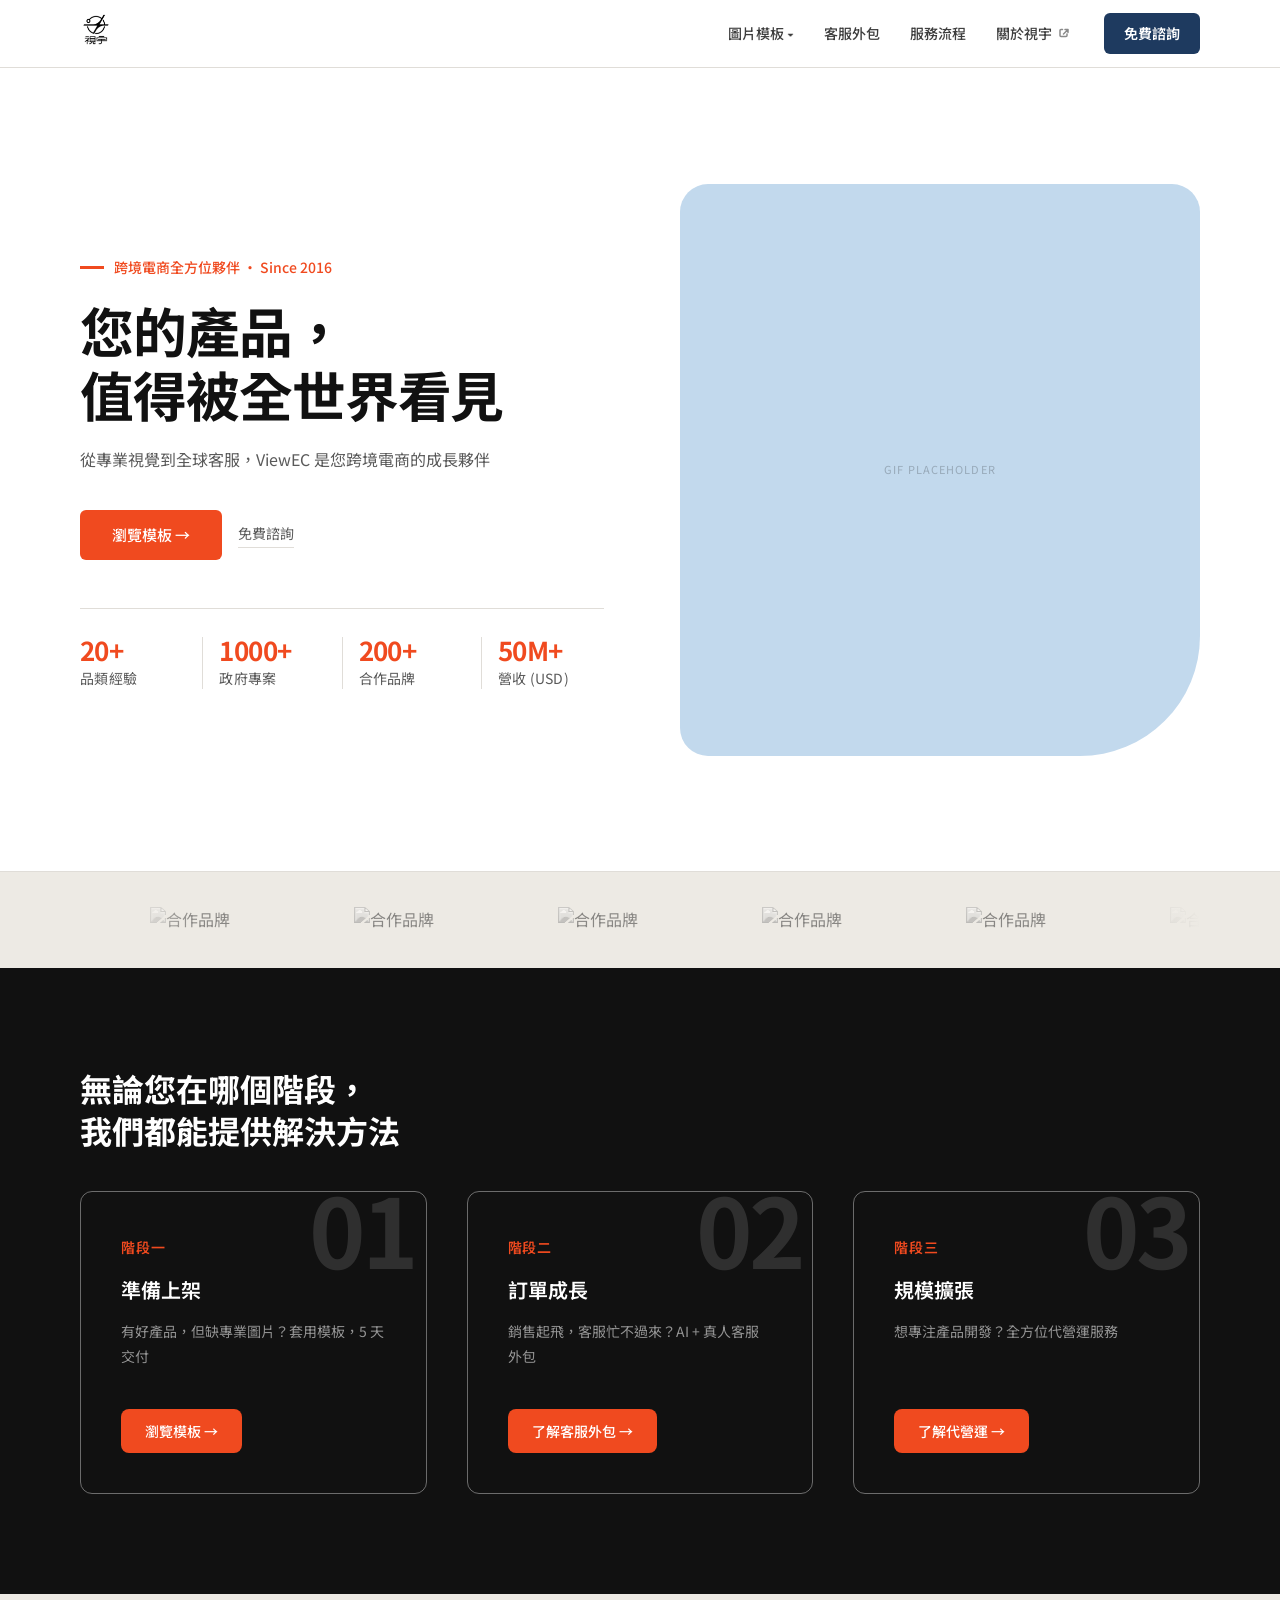
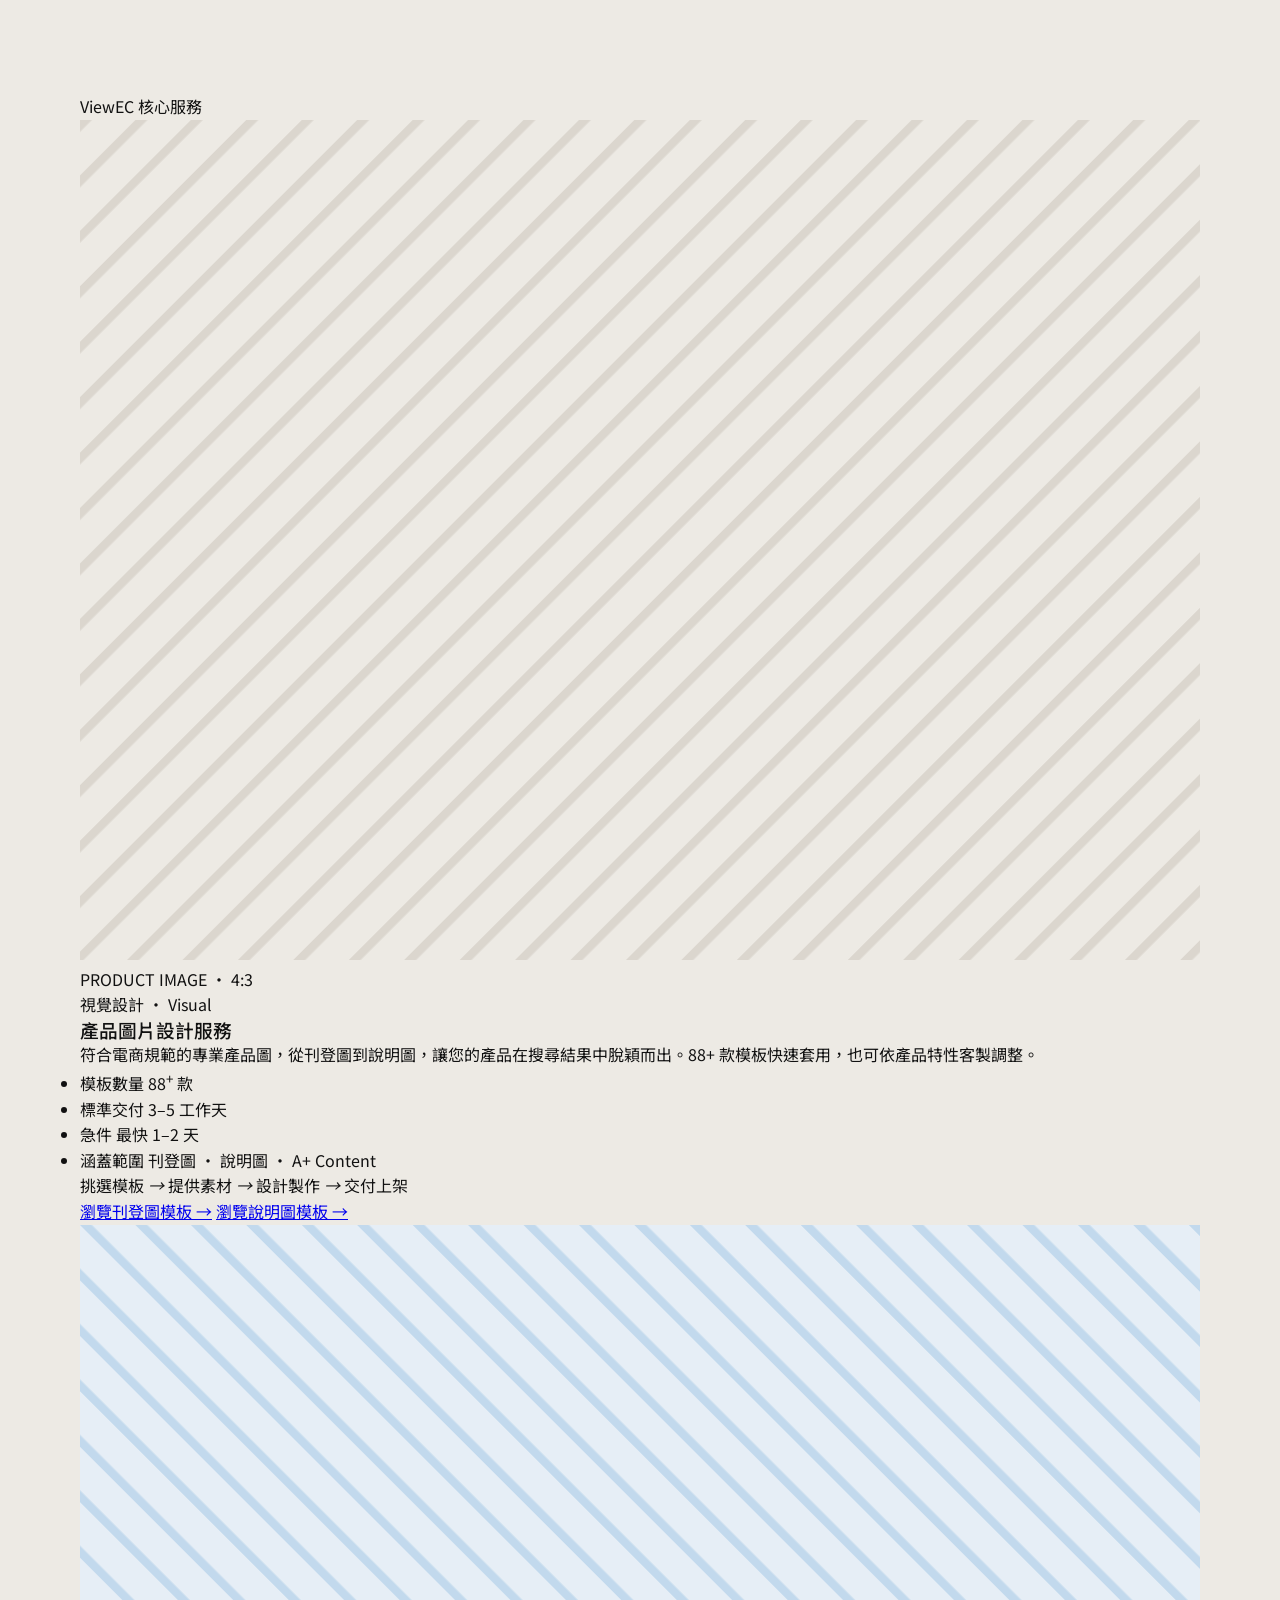
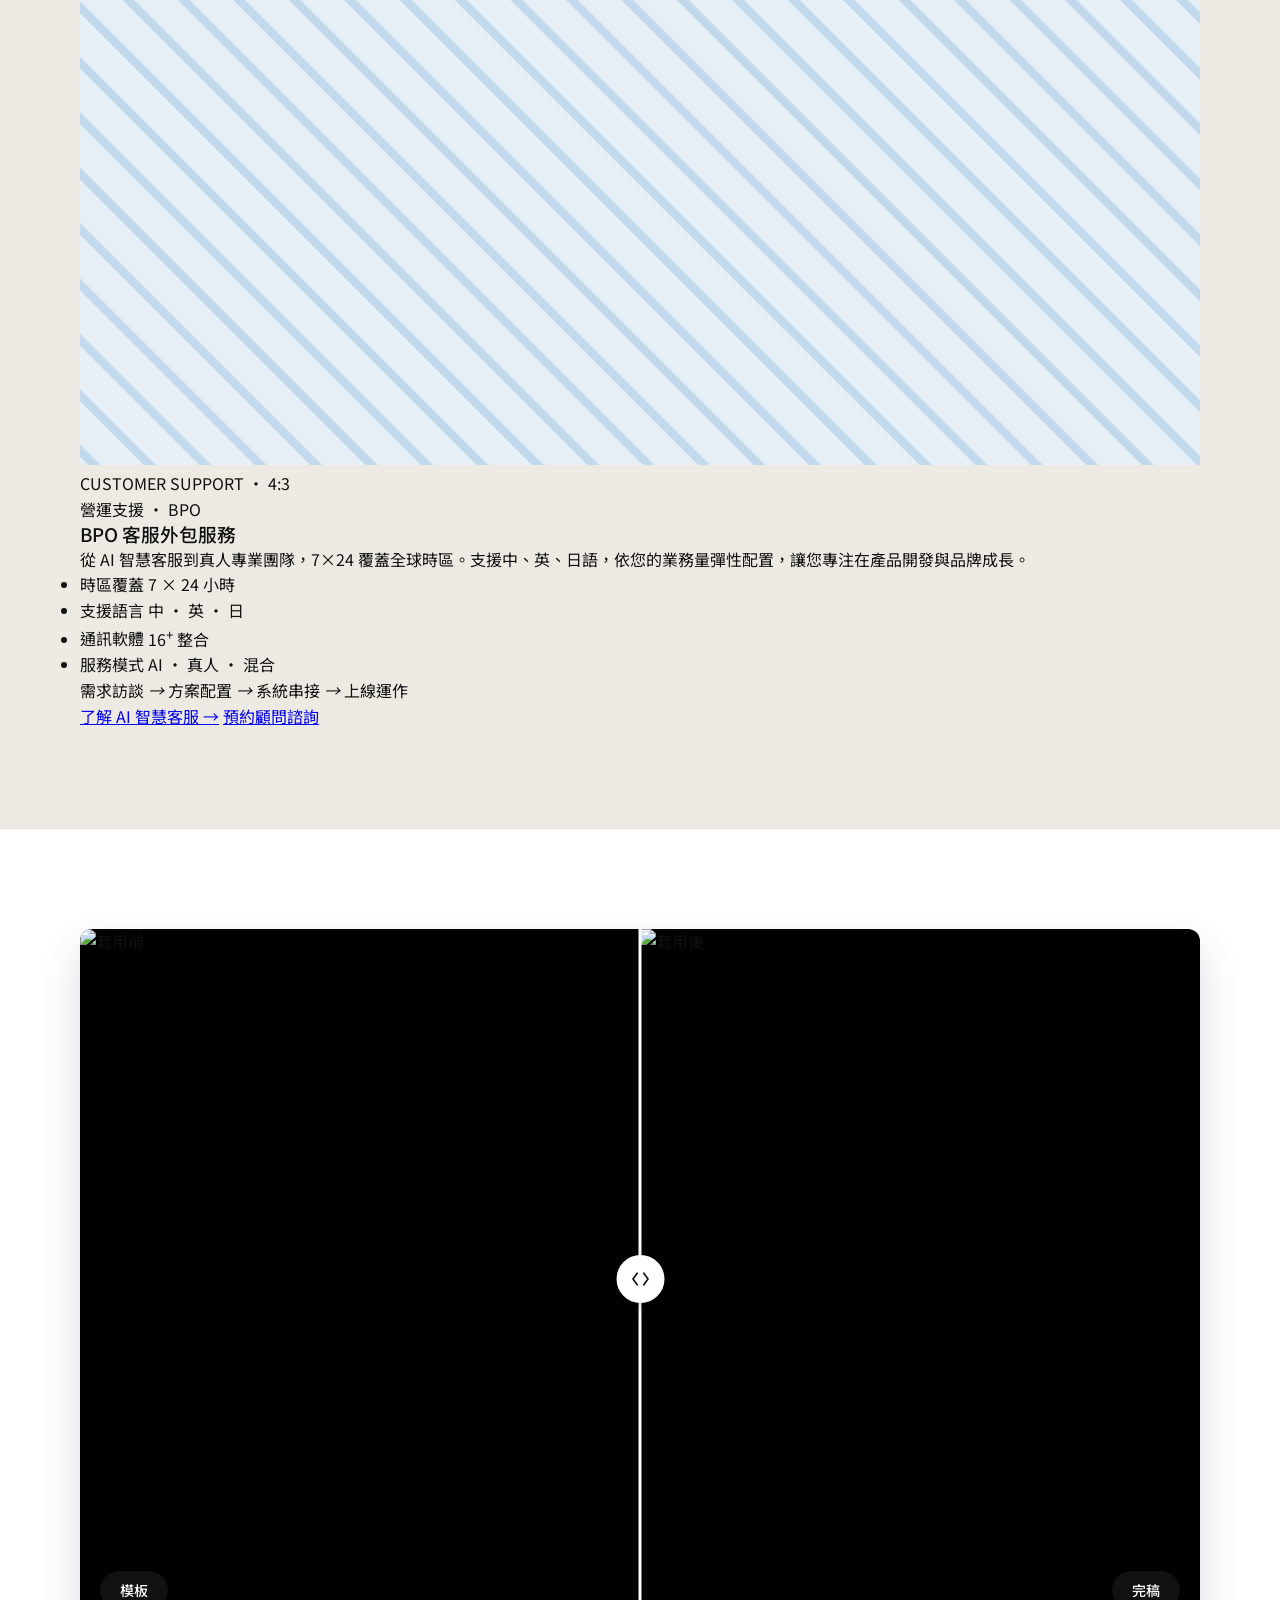
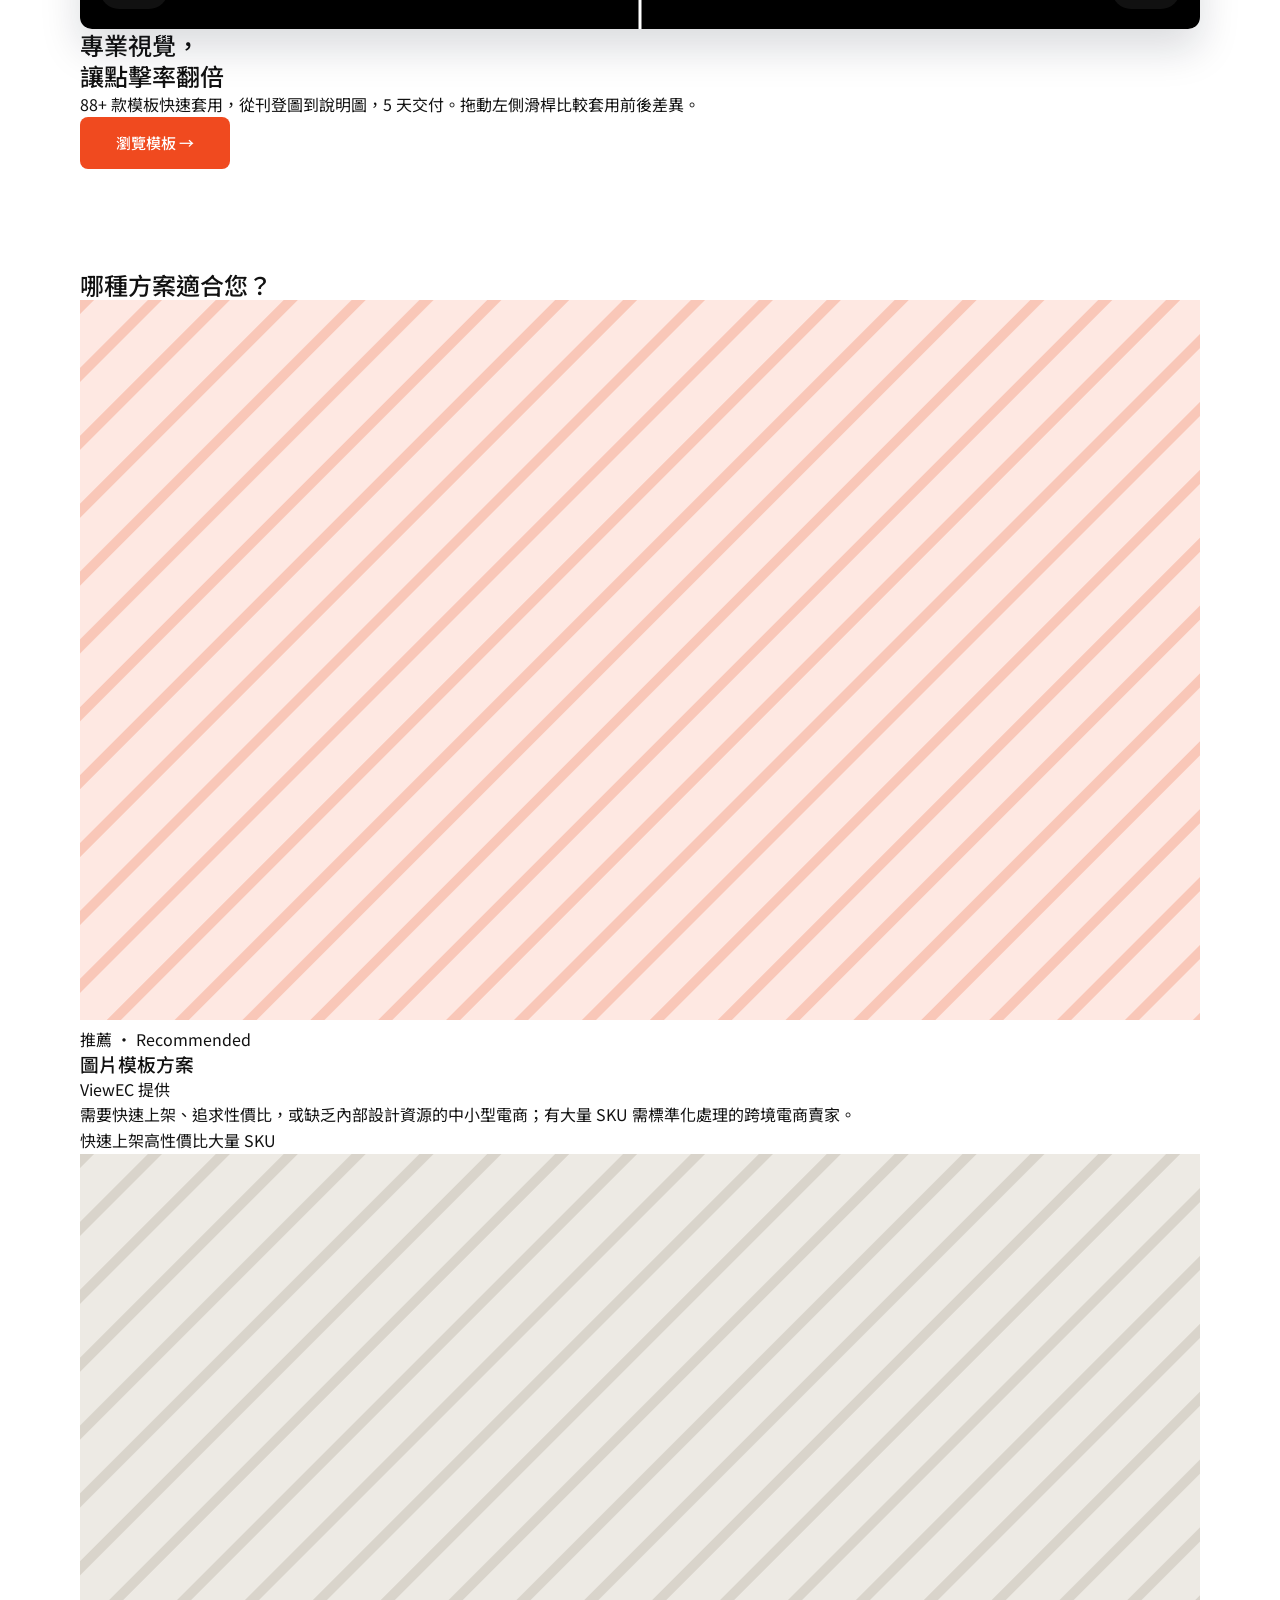
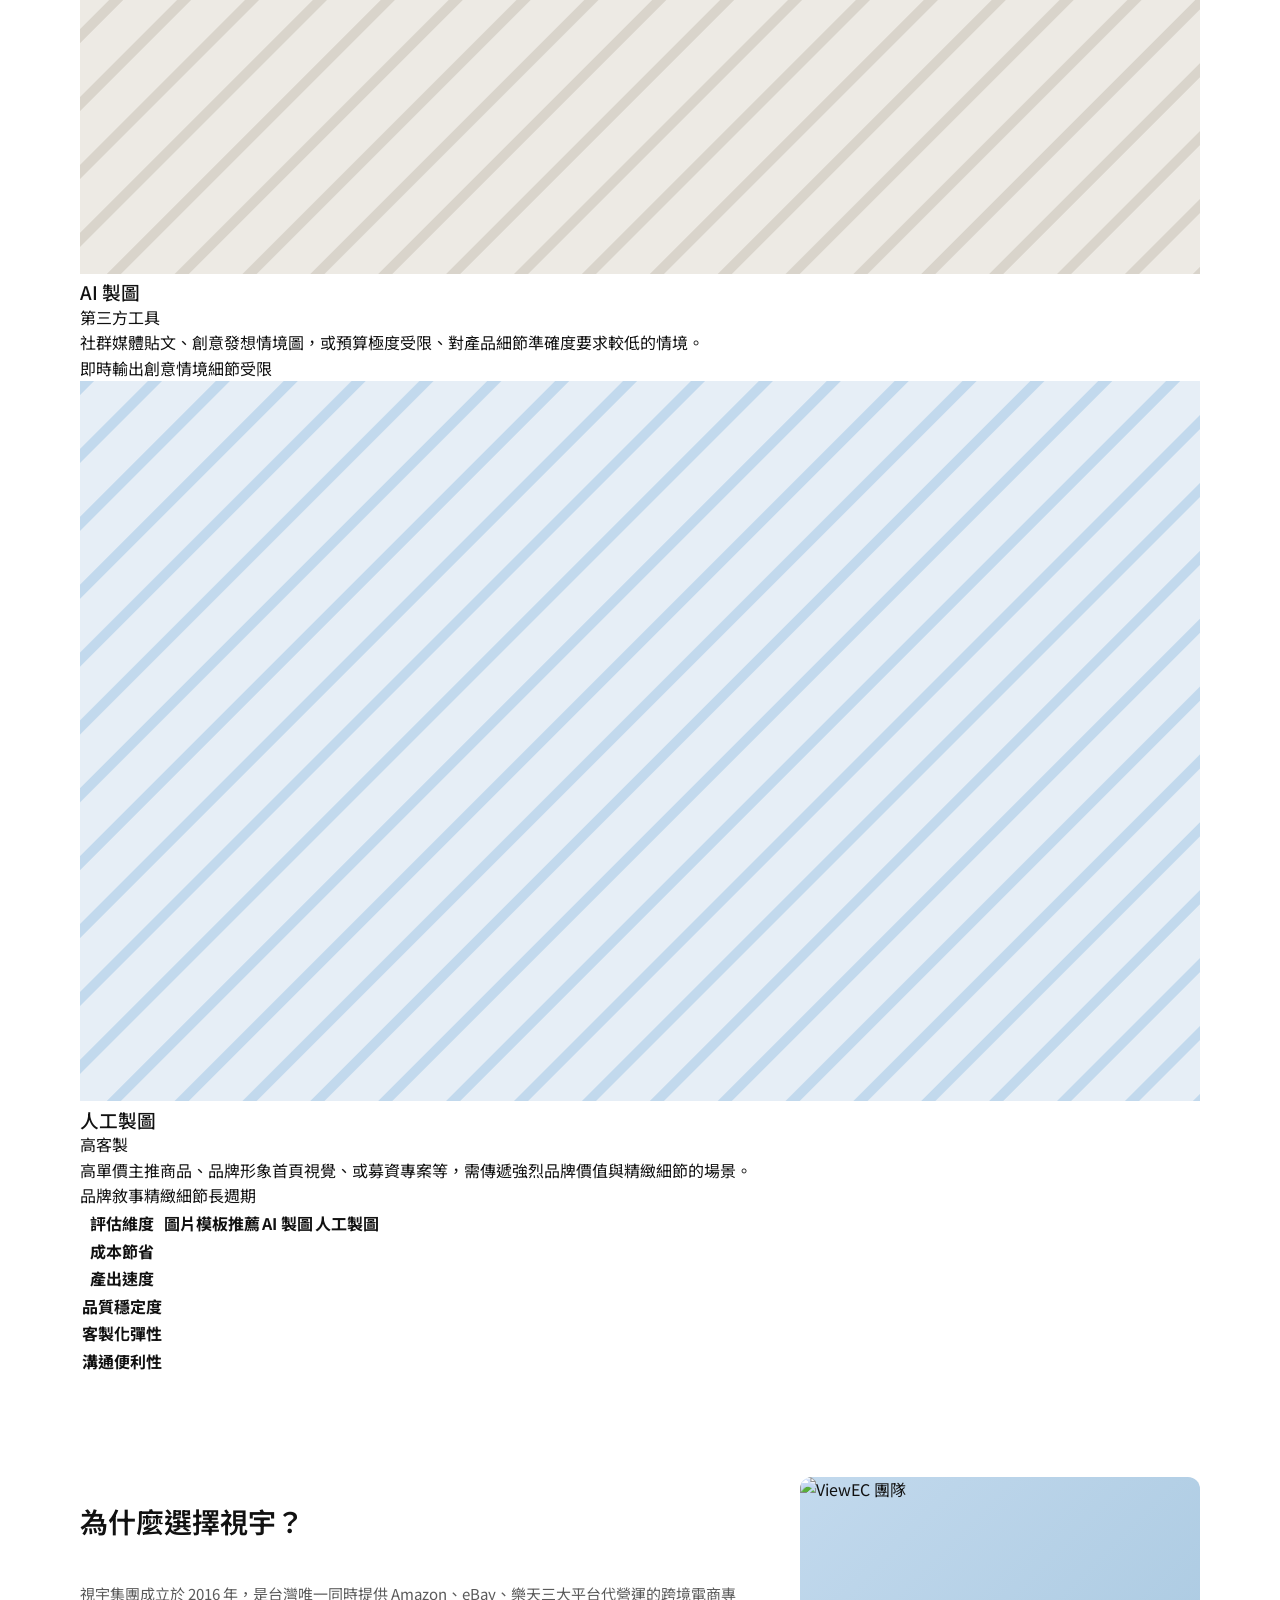
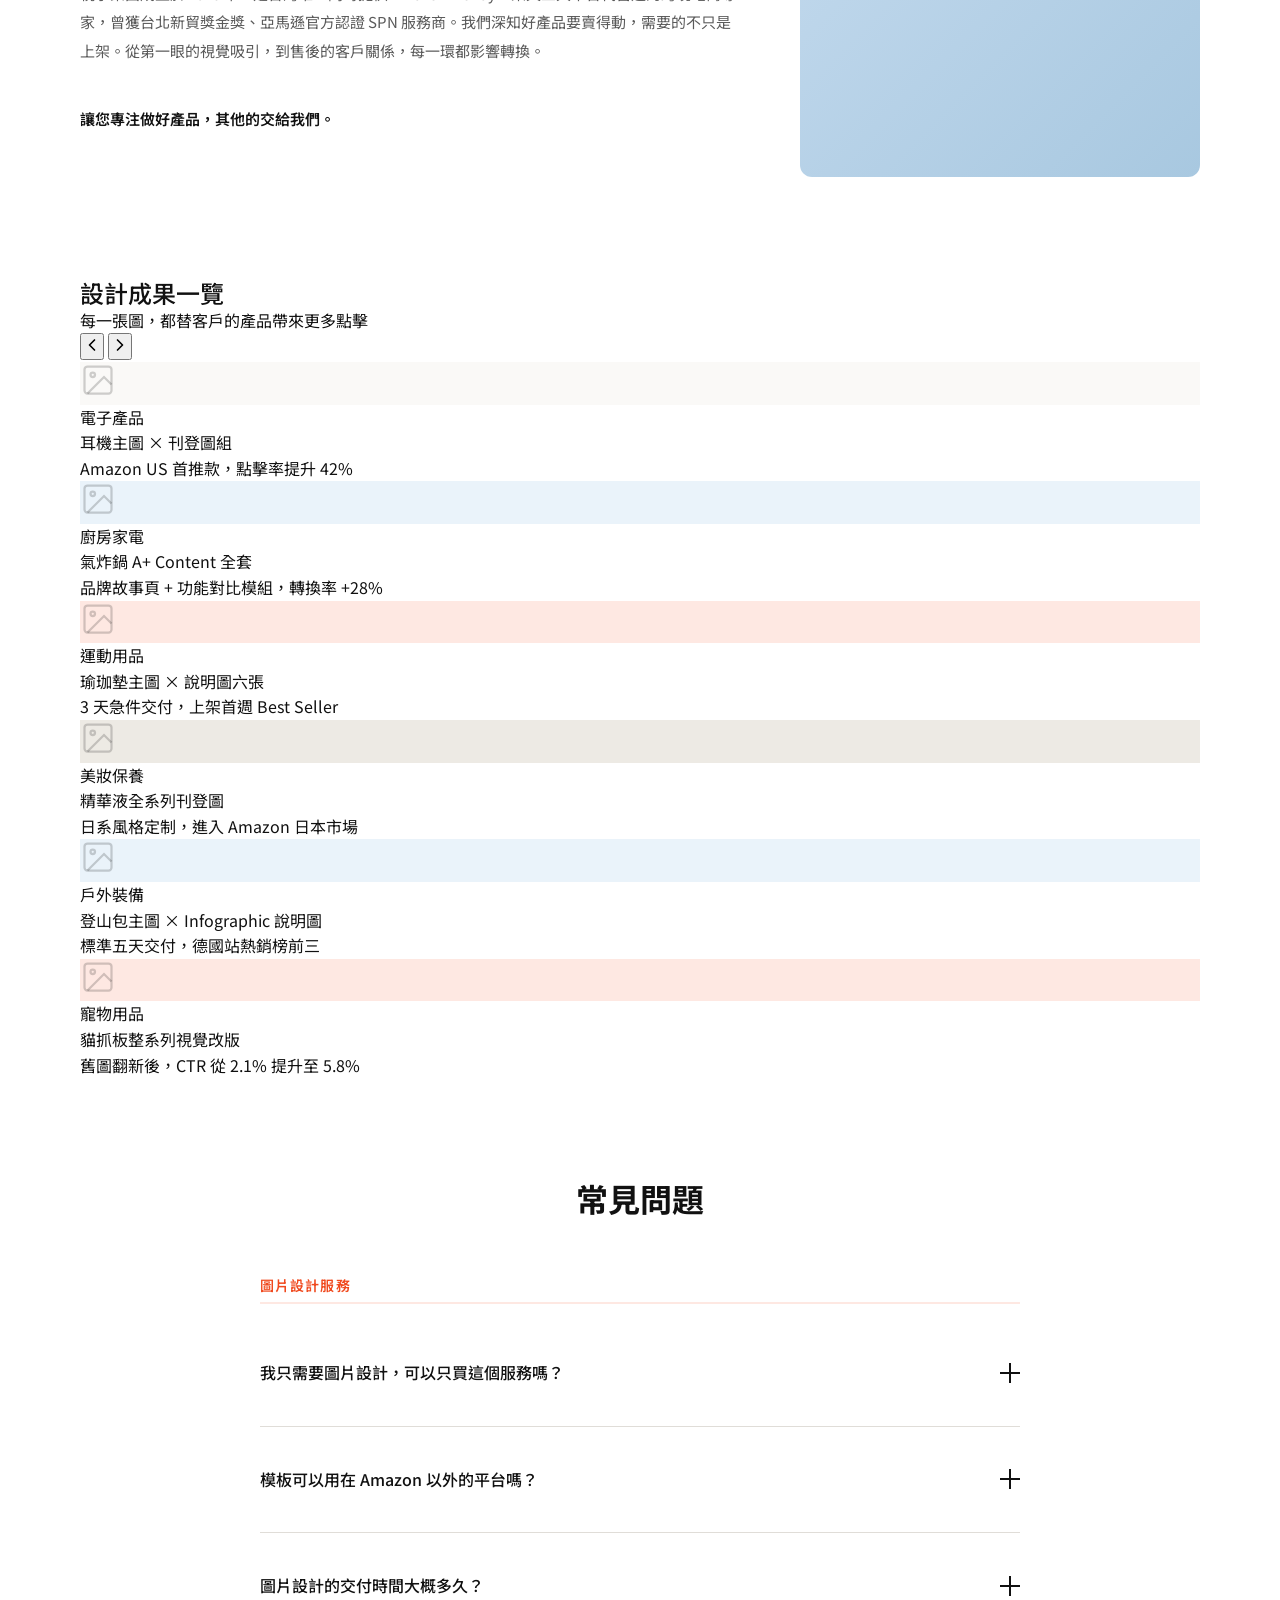
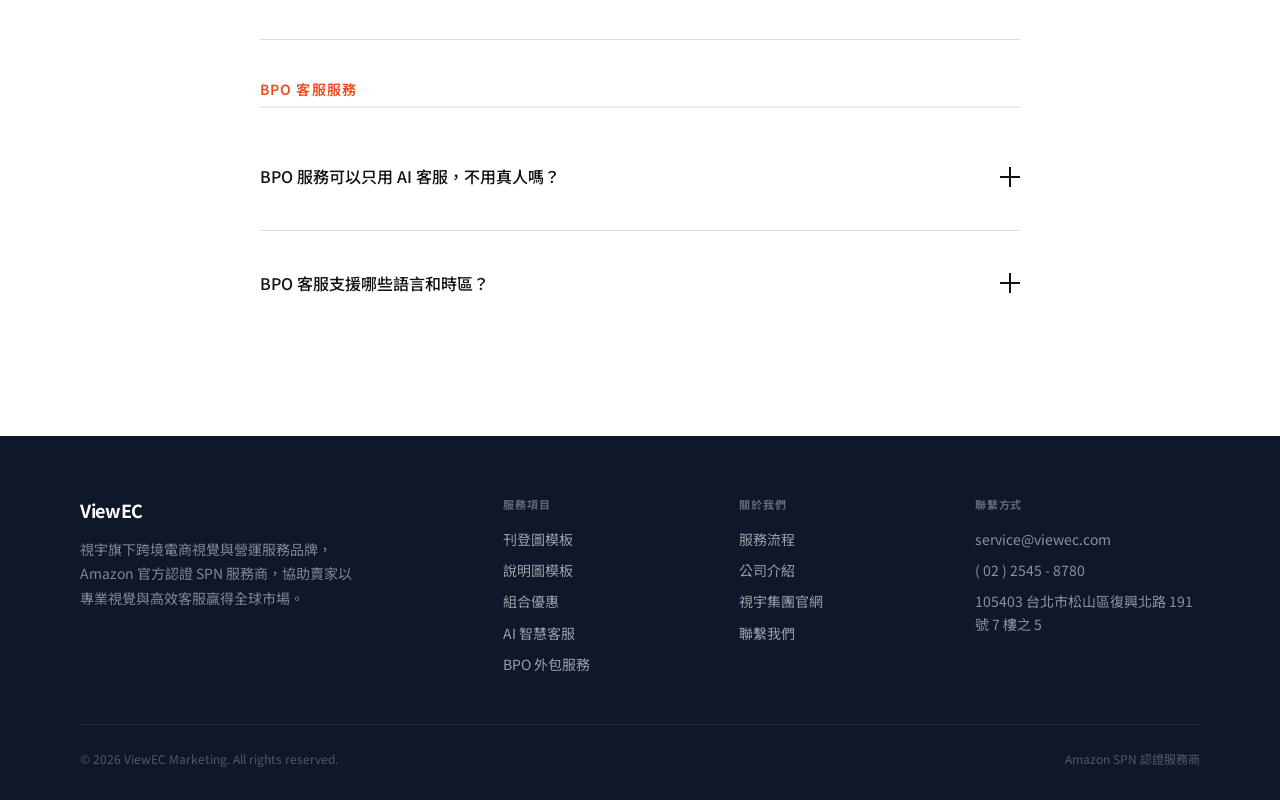
==== commit e74eb5d6: "Update index.html" ====
--- a/index.html
+++ b/index.html
@@ -43,8 +43,8 @@
           <h1 class="hero-title">您的產品，<br>值得被全世界看見</h1>
           <p class="hero-sub">從專業視覺到全球客服，ViewEC 是您跨境電商的成長夥伴</p>
           <div class="hero-actions">
-            <a href="/pages/contact" class="btn-hero">免費諮詢</a>
-            <a href="listing.html" class="btn-hero-ghost">瀏覽模板 →</a>
+            <a href="listing.html" class="btn-hero">瀏覽模板 →</a>
+            <a href="/pages/contact" class="btn-hero-ghost">免費諮詢</a>
           </div>
           <div class="hero-stats">
             <div class="hero-stat">
@@ -106,7 +106,6 @@
   <section class="journey">
     <div class="container">
       <div class="section-header">
-        <span class="section-tag">成長路徑</span>
         <h2 class="section-title">無論您在哪個階段，<br>我們都能提供解決方法</h2>
       </div>
       <div class="journey-grid">
@@ -132,15 +131,141 @@
     </div>
   </section>
 
+  <!-- Services — modernized v2 -->
+  <section class="services services-v2">
+    <div class="container">
+
+      <div class="svc2-header">
+        <span class="svc2-kicker">ViewEC 核心服務</span>
+      </div>
+
+      <!-- Visual Design -->
+      <article class="svc2-card">
+        <div class="svc2-media">
+          <div class="svc2-media-frame">
+            <img src="images/service-visual.jpg" alt="產品圖片設計服務" onerror="this.style.display='none'">
+            <div class="svc2-media-ph">
+              <svg width="100%" height="100%" viewBox="0 0 400 300" preserveAspectRatio="none" aria-hidden="true">
+                <defs>
+                  <pattern id="svc-stripe-a" width="14" height="14" patternUnits="userSpaceOnUse" patternTransform="rotate(45)">
+                    <rect width="14" height="14" fill="#EDEAE4"/>
+                    <line x1="0" y1="0" x2="0" y2="14" stroke="#DBD6CE" stroke-width="6"/>
+                  </pattern>
+                </defs>
+                <rect width="400" height="300" fill="url(#svc-stripe-a)"/>
+              </svg>
+              <span class="svc2-media-caption">PRODUCT IMAGE · 4:3</span>
+            </div>
+            <div class="svc2-media-tag">視覺設計 · Visual</div>
+          </div>
+        </div>
+        <div class="svc2-body">
+          <h3 class="svc2-title">產品圖片設計服務</h3>
+          <p class="svc2-desc">符合電商規範的專業產品圖，從刊登圖到說明圖，讓您的產品在搜尋結果中脫穎而出。88+ 款模板快速套用，也可依產品特性客製調整。</p>
+
+          <ul class="svc2-facts">
+            <li>
+              <span class="svc2-fact-k">模板數量</span>
+              <span class="svc2-fact-v">88<sup>+</sup> 款</span>
+            </li>
+            <li>
+              <span class="svc2-fact-k">標準交付</span>
+              <span class="svc2-fact-v">3–5 工作天</span>
+            </li>
+            <li>
+              <span class="svc2-fact-k">急件</span>
+              <span class="svc2-fact-v">最快 1–2 天</span>
+            </li>
+            <li>
+              <span class="svc2-fact-k">涵蓋範圍</span>
+              <span class="svc2-fact-v">刊登圖 · 說明圖 · A+ Content</span>
+            </li>
+          </ul>
+
+          <div class="svc2-flow">
+            <span>挑選模板</span>
+            <em aria-hidden="true">→</em>
+            <span>提供素材</span>
+            <em aria-hidden="true">→</em>
+            <span>設計製作</span>
+            <em aria-hidden="true">→</em>
+            <span>交付上架</span>
+          </div>
+
+          <div class="svc2-actions">
+            <a href="listing.html" class="svc2-btn svc2-btn--primary">瀏覽刊登圖模板 <span aria-hidden="true">→</span></a>
+            <a href="description.html" class="svc2-btn svc2-btn--primary">瀏覽說明圖模板 <span aria-hidden="true">→</span></a>
+          </div>
+        </div>
+      </article>
+
+      <!-- BPO Service -->
+      <article class="svc2-card svc2-card--reverse">
+        <div class="svc2-media">
+          <div class="svc2-media-frame svc2-media-frame--alt">
+            <img src="images/service-bpo.jpg" alt="BPO 客服外包服務" onerror="this.style.display='none'">
+            <div class="svc2-media-ph">
+              <svg width="100%" height="100%" viewBox="0 0 400 300" preserveAspectRatio="none" aria-hidden="true">
+                <defs>
+                  <pattern id="svc-stripe-b" width="14" height="14" patternUnits="userSpaceOnUse" patternTransform="rotate(-45)">
+                    <rect width="14" height="14" fill="#E6EEF6"/>
+                    <line x1="0" y1="0" x2="0" y2="14" stroke="#C2D9ED" stroke-width="6"/>
+                  </pattern>
+                </defs>
+                <rect width="400" height="300" fill="url(#svc-stripe-b)"/>
+              </svg>
+              <span class="svc2-media-caption">CUSTOMER SUPPORT · 4:3</span>
+            </div>
+            <div class="svc2-media-tag">營運支援 · BPO</div>
+          </div>
+        </div>
+        <div class="svc2-body">
+          <h3 class="svc2-title">BPO 客服外包服務</h3>
+          <p class="svc2-desc">從 AI 智慧客服到真人專業團隊，7×24 覆蓋全球時區。支援中、英、日語，依您的業務量彈性配置，讓您專注在產品開發與品牌成長。</p>
+
+          <ul class="svc2-facts">
+            <li>
+              <span class="svc2-fact-k">時區覆蓋</span>
+              <span class="svc2-fact-v">7 × 24 小時</span>
+            </li>
+            <li>
+              <span class="svc2-fact-k">支援語言</span>
+              <span class="svc2-fact-v">中 · 英 · 日</span>
+            </li>
+            <li>
+              <span class="svc2-fact-k">通訊軟體</span>
+              <span class="svc2-fact-v">16<sup>+</sup> 整合</span>
+            </li>
+            <li>
+              <span class="svc2-fact-k">服務模式</span>
+              <span class="svc2-fact-v">AI · 真人 · 混合</span>
+            </li>
+          </ul>
+
+          <div class="svc2-flow">
+            <span>需求訪談</span>
+            <em aria-hidden="true">→</em>
+            <span>方案配置</span>
+            <em aria-hidden="true">→</em>
+            <span>系統串接</span>
+            <em aria-hidden="true">→</em>
+            <span>上線運作</span>
+          </div>
+
+          <div class="svc2-actions">
+            <a href="/pages/ai-智慧客服" class="svc2-btn svc2-btn--primary">了解 AI 智慧客服 <span aria-hidden="true">→</span></a>
+            <a href="#" class="svc2-btn svc2-btn--ghost">預約顧問諮詢</a>
+          </div>
+        </div>
+      </article>
+
+    </div>
+  </section>
+
   <!-- Comparison -->
   <section class="comparison">
     <div class="container">
-      <div class="section-header section-header--center">
-        <span class="section-tag">視覺差異</span>
-        <h2 class="section-title">專業視覺，讓點擊率翻倍</h2>
-        <p class="section-subtitle">套用模板，輕鬆快速完成設計</p>
-      </div>
-      <div class="compare-container">
+      <div class="compare-layout">
         <div class="compare-wrapper">
           <div class="compare-image compare-before">
             <img src="images/before.jpg" alt="套用前">
@@ -158,132 +283,144 @@
             </div>
           </div>
         </div>
-      </div>
-    </div>
-  </section>
-
-  <!-- Services -->
-  <section class="services">
-    <div class="container">
-      <div class="section-header">
-        <span class="section-tag">核心服務</span>
-      </div>
-
-      <!-- Visual Design -->
-      <div class="service-card" data-reveal="left">
-        <div class="svc-img">
-          <img src="images/service-visual.jpg" alt="產品圖片設計服務">
-        </div>
-        <div class="svc-body">
-          <span class="svc-badge">視覺設計</span>
-          <h3 class="svc-title">產品圖片設計服務</h3>
-          <p class="svc-desc">符合電商規範的專業產品圖，從刊登圖到說明圖，讓您的產品脫穎而出。88+ 款模板快速套用，也可依產品特性客製調整。</p>
-          <div class="svc-stats">
-            <div>
-              <div class="svc-stat-num">88+</div>
-              <div class="svc-stat-label">設計模板</div>
-            </div>
-            <div>
-              <div class="svc-stat-num">3–5</div>
-              <div class="svc-stat-label">天標準交付</div>
-            </div>
-            <div>
-              <div class="svc-stat-num">1×</div>
-              <div class="svc-stat-label">免費修改</div>
-            </div>
-          </div>
-          <div class="svc-steps">
-            <div class="svc-step">
-              <div class="svc-step-num">1</div>
-              <div>
-                <div class="svc-step-name">挑選模板</div>
-                <div class="svc-step-note">瀏覽刊登圖 / 說明圖模板庫</div>
-              </div>
-            </div>
-            <div class="svc-step">
-              <div class="svc-step-num">2</div>
-              <div>
-                <div class="svc-step-name">提供素材</div>
-                <div class="svc-step-note">產品照片、文案、品牌資訊</div>
-              </div>
-            </div>
-            <div class="svc-step">
-              <div class="svc-step-num">3</div>
-              <div>
-                <div class="svc-step-name">設計製作</div>
-                <div class="svc-step-note">標準 3–5 天，急件 1–2 天</div>
-              </div>
-            </div>
-            <div class="svc-step">
-              <div class="svc-step-num">4</div>
-              <div>
-                <div class="svc-step-name">交付上架</div>
-                <div class="svc-step-note">提供原始檔與上架指引</div>
-              </div>
-            </div>
-          </div>
-          <div class="svc-actions">
-            <a href="listing.html" class="btn-accent">瀏覽刊登圖模板 →</a>
-            <a href="description.html" class="btn-secondary">瀏覽說明圖模板 →</a>
-          </div>
-        </div>
-      </div>
-
-      <!-- BPO Service -->
-      <div class="service-card service-card--reverse" data-reveal="right">
-        <div class="svc-img">
-          <img src="images/service-bpo.jpg" alt="BPO 客服外包服務">
-        </div>
-        <div class="svc-body">
-          <span class="svc-badge svc-badge--bpo">營運支援</span>
-          <h3 class="svc-title">BPO 客服外包服務</h3>
-          <p class="svc-desc">從 AI 智慧客服到真人專業團隊，7×24 覆蓋全球時區。支援中、英、日語，依您的業務量彈性配置，讓您專注在產品開發與品牌成長。</p>
-          <div class="svc-stats">
-            <div>
-              <div class="svc-stat-num">7×24</div>
-              <div class="svc-stat-label">全球時區覆蓋</div>
-            </div>
-            <div>
-              <div class="svc-stat-num">16+</div>
-              <div class="svc-stat-label">通訊軟體支援</div>
-            </div>
-          </div>
-          <div class="svc-steps">
-            <div class="svc-step">
-              <div class="svc-step-num">1</div>
-              <div>
-                <div class="svc-step-name">需求訪談</div>
-                <div class="svc-step-note">了解業務類型與客服量</div>
-              </div>
-            </div>
-            <div class="svc-step">
-              <div class="svc-step-num">2</div>
-              <div>
-                <div class="svc-step-name">方案配置</div>
-                <div class="svc-step-note">AI / 真人 / 混合模式</div>
-              </div>
-            </div>
-            <div class="svc-step">
-              <div class="svc-step-num">3</div>
-              <div>
-                <div class="svc-step-name">系統串接</div>
-                <div class="svc-step-note">對接您的平台與工單系統</div>
-              </div>
-            </div>
-            <div class="svc-step">
-              <div class="svc-step-num">4</div>
-              <div>
-                <div class="svc-step-name">上線運作</div>
-                <div class="svc-step-note">持續優化與數據報表</div>
-              </div>
-            </div>
-          </div>
-          <div class="svc-actions">
-            <a href="/pages/ai-智慧客服" class="btn-accent">了解 AI 智慧客服 →</a>
-          </div>
-        </div>
-      </div>
-
+        <div class="compare-text">
+          <h2 class="compare-heading">專業視覺，<br>讓點擊率翻倍</h2>
+          <p class="compare-desc">88+ 款模板快速套用，從刊登圖到說明圖，5 天交付。拖動左側滑桿比較套用前後差異。</p>
+          <a href="listing.html" class="btn-accent">瀏覽模板 →</a>
+        </div>
+      </div>
+    </div>
+  </section>
+
+  <!-- Plan Comparison — modernized v2 -->
+  <section class="plan-comparison plan-v2">
+    <div class="container">
+      <div class="plan-v2-header">
+        <h2 class="plan-v2-title">哪種方案適合您？</h2>
+      </div>
+
+      <div class="plan-v2-cards">
+
+        <!-- Featured: Template -->
+        <article class="plan-v2-card plan-v2-card--featured">
+          <div class="plan-v2-tile">
+            <svg width="100%" height="100%" viewBox="0 0 280 180" preserveAspectRatio="none" aria-hidden="true">
+              <defs>
+                <pattern id="plan-stripe-1" width="12" height="12" patternUnits="userSpaceOnUse" patternTransform="rotate(45)">
+                  <rect width="12" height="12" fill="#FEE8E2"/>
+                  <line x1="0" y1="0" x2="0" y2="12" stroke="#F9C7B8" stroke-width="5"/>
+                </pattern>
+              </defs>
+              <rect width="280" height="180" fill="url(#plan-stripe-1)"/>
+            </svg>
+            <span class="plan-v2-recommend">推薦 · Recommended</span>
+          </div>
+          <div class="plan-v2-meta">
+            <div class="plan-v2-rowtop">
+              <h3 class="plan-v2-name">圖片模板方案</h3>
+              <span class="plan-v2-pill">ViewEC 提供</span>
+            </div>
+            <p class="plan-v2-desc">需要快速上架、追求性價比，或缺乏內部設計資源的中小型電商；有大量 SKU 需標準化處理的跨境電商賣家。</p>
+            <div class="plan-v2-tags">
+              <span>快速上架</span><span>高性價比</span><span>大量 SKU</span>
+            </div>
+          </div>
+        </article>
+
+        <!-- AI -->
+        <article class="plan-v2-card">
+          <div class="plan-v2-tile">
+            <svg width="100%" height="100%" viewBox="0 0 280 180" preserveAspectRatio="none" aria-hidden="true">
+              <defs>
+                <pattern id="plan-stripe-2" width="12" height="12" patternUnits="userSpaceOnUse" patternTransform="rotate(45)">
+                  <rect width="12" height="12" fill="#EDEAE4"/>
+                  <line x1="0" y1="0" x2="0" y2="12" stroke="#D9D4CB" stroke-width="5"/>
+                </pattern>
+              </defs>
+              <rect width="280" height="180" fill="url(#plan-stripe-2)"/>
+            </svg>
+          </div>
+          <div class="plan-v2-meta">
+            <div class="plan-v2-rowtop">
+              <h3 class="plan-v2-name">AI 製圖</h3>
+              <span class="plan-v2-pill plan-v2-pill--muted">第三方工具</span>
+            </div>
+            <p class="plan-v2-desc">社群媒體貼文、創意發想情境圖，或預算極度受限、對產品細節準確度要求較低的情境。</p>
+            <div class="plan-v2-tags">
+              <span>即時輸出</span><span>創意情境</span><span>細節受限</span>
+            </div>
+          </div>
+        </article>
+
+        <!-- Manual -->
+        <article class="plan-v2-card">
+          <div class="plan-v2-tile">
+            <svg width="100%" height="100%" viewBox="0 0 280 180" preserveAspectRatio="none" aria-hidden="true">
+              <defs>
+                <pattern id="plan-stripe-3" width="12" height="12" patternUnits="userSpaceOnUse" patternTransform="rotate(45)">
+                  <rect width="12" height="12" fill="#E6EEF6"/>
+                  <line x1="0" y1="0" x2="0" y2="12" stroke="#C2D9ED" stroke-width="5"/>
+                </pattern>
+              </defs>
+              <rect width="280" height="180" fill="url(#plan-stripe-3)"/>
+            </svg>
+          </div>
+          <div class="plan-v2-meta">
+            <div class="plan-v2-rowtop">
+              <h3 class="plan-v2-name">人工製圖</h3>
+              <span class="plan-v2-pill plan-v2-pill--muted">高客製</span>
+            </div>
+            <p class="plan-v2-desc">高單價主推商品、品牌形象首頁視覺、或募資專案等，需傳遞強烈品牌價值與精緻細節的場景。</p>
+            <div class="plan-v2-tags">
+              <span>品牌敘事</span><span>精緻細節</span><span>長週期</span>
+            </div>
+          </div>
+        </article>
+      </div>
+      <div class="plan-v2-compare">
+        <table class="plan-v2-table">
+          <thead>
+            <tr>
+              <th scope="col">評估維度</th>
+              <th scope="col" class="plan-v2-col-hl">圖片模板<span class="plan-v2-col-tag">推薦</span></th>
+              <th scope="col">AI 製圖</th>
+              <th scope="col">人工製圖</th>
+            </tr>
+          </thead>
+          <tbody>
+            <tr>
+              <th scope="row">成本節省</th>
+              <td class="plan-v2-col-hl"><span class="dots" data-fill="4"></span></td>
+              <td><span class="dots" data-fill="3"></span></td>
+              <td><span class="dots" data-fill="1"></span></td>
+            </tr>
+            <tr>
+              <th scope="row">產出速度</th>
+              <td class="plan-v2-col-hl"><span class="dots" data-fill="3"></span></td>
+              <td><span class="dots" data-fill="5"></span></td>
+              <td><span class="dots" data-fill="1"></span></td>
+            </tr>
+            <tr>
+              <th scope="row">品質穩定度</th>
+              <td class="plan-v2-col-hl"><span class="dots" data-fill="4"></span></td>
+              <td><span class="dots" data-fill="1"></span></td>
+              <td><span class="dots" data-fill="5"></span></td>
+            </tr>
+            <tr>
+              <th scope="row">客製化彈性</th>
+              <td class="plan-v2-col-hl"><span class="dots" data-fill="2"></span></td>
+              <td><span class="dots" data-fill="4"></span></td>
+              <td><span class="dots" data-fill="5"></span></td>
+            </tr>
+            <tr>
+              <th scope="row">溝通便利性</th>
+              <td class="plan-v2-col-hl"><span class="dots" data-fill="5"></span></td>
+              <td><span class="dots" data-fill="3"></span></td>
+              <td><span class="dots" data-fill="2"></span></td>
+            </tr>
+          </tbody>
+        </table>
+      </div>
     </div>
   </section>
 
@@ -292,7 +429,6 @@
     <div class="container">
       <div class="about-content">
         <div class="about-text" data-reveal="left">
-          <span class="section-tag">關於我們</span>
           <h2 class="about-title">為什麼選擇視宇？</h2>
           <p>視宇集團成立於 2016 年，是台灣唯一同時提供 Amazon、eBay、樂天三大平台代營運的跨境電商專家，曾獲台北新貿獎金獎、亞馬遜官方認證 SPN 服務商。我們深知好產品要賣得動，需要的不只是上架。從第一眼的視覺吸引，到售後的客戶關係，每一環都影響轉換。</p>
           <p class="about-highlight">讓您專注做好產品，其他的交給我們。</p>
@@ -304,12 +440,121 @@
     </div>
   </section>
 
+  <!-- Work Showcase Carousel -->
+  <section class="showcase">
+    <div class="container">
+      <div class="showcase-header">
+        <div>
+          <h2 class="showcase-title">設計成果一覽</h2>
+          <p class="showcase-subtitle">每一張圖，都替客戶的產品帶來更多點擊</p>
+        </div>
+        <div class="showcase-nav">
+          <button class="sc-prev" aria-label="上一張">
+            <svg width="20" height="20" viewBox="0 0 24 24" fill="none" stroke="currentColor" stroke-width="2" stroke-linecap="round" stroke-linejoin="round"><path d="M15 18l-6-6 6-6"/></svg>
+          </button>
+          <button class="sc-next" aria-label="下一張">
+            <svg width="20" height="20" viewBox="0 0 24 24" fill="none" stroke="currentColor" stroke-width="2" stroke-linecap="round" stroke-linejoin="round"><path d="M9 18l6-6-6-6"/></svg>
+          </button>
+        </div>
+      </div>
+      <div class="showcase-track-wrap">
+        <div class="showcase-track">
+
+          <div class="sc-slide">
+            <div class="sc-img-wrap" style="background: #faf9f7;">
+              <img src="images/work-1.jpg" alt="電子產品 Listing 設計" onerror="this.style.display='none'">
+              <div class="sc-placeholder">
+                <svg width="36" height="36" viewBox="0 0 24 24" fill="none" stroke="rgba(0,0,0,0.18)" stroke-width="1.5"><rect x="3" y="3" width="18" height="18" rx="2"/><circle cx="8.5" cy="8.5" r="1.5"/><path d="M21 15l-5-5L5 21"/></svg>
+              </div>
+            </div>
+            <div class="sc-meta">
+              <span class="sc-cat">電子產品</span>
+              <p class="sc-name">耳機主圖 × 刊登圖組</p>
+              <p class="sc-note">Amazon US 首推款，點擊率提升 42%</p>
+            </div>
+          </div>
+
+          <div class="sc-slide">
+            <div class="sc-img-wrap" style="background: #EAF3FA;">
+              <img src="images/work-2.jpg" alt="廚房家電設計" onerror="this.style.display='none'">
+              <div class="sc-placeholder">
+                <svg width="36" height="36" viewBox="0 0 24 24" fill="none" stroke="rgba(0,0,0,0.18)" stroke-width="1.5"><rect x="3" y="3" width="18" height="18" rx="2"/><circle cx="8.5" cy="8.5" r="1.5"/><path d="M21 15l-5-5L5 21"/></svg>
+              </div>
+            </div>
+            <div class="sc-meta">
+              <span class="sc-cat">廚房家電</span>
+              <p class="sc-name">氣炸鍋 A+ Content 全套</p>
+              <p class="sc-note">品牌故事頁 + 功能對比模組，轉換率 +28%</p>
+            </div>
+          </div>
+
+          <div class="sc-slide">
+            <div class="sc-img-wrap" style="background: #FEE8E2;">
+              <img src="images/work-3.jpg" alt="運動用品設計" onerror="this.style.display='none'">
+              <div class="sc-placeholder">
+                <svg width="36" height="36" viewBox="0 0 24 24" fill="none" stroke="rgba(0,0,0,0.18)" stroke-width="1.5"><rect x="3" y="3" width="18" height="18" rx="2"/><circle cx="8.5" cy="8.5" r="1.5"/><path d="M21 15l-5-5L5 21"/></svg>
+              </div>
+            </div>
+            <div class="sc-meta">
+              <span class="sc-cat">運動用品</span>
+              <p class="sc-name">瑜珈墊主圖 × 說明圖六張</p>
+              <p class="sc-note">3 天急件交付，上架首週 Best Seller</p>
+            </div>
+          </div>
+
+          <div class="sc-slide">
+            <div class="sc-img-wrap" style="background: #EDEAE4;">
+              <img src="images/work-4.jpg" alt="美妝保養設計" onerror="this.style.display='none'">
+              <div class="sc-placeholder">
+                <svg width="36" height="36" viewBox="0 0 24 24" fill="none" stroke="rgba(0,0,0,0.18)" stroke-width="1.5"><rect x="3" y="3" width="18" height="18" rx="2"/><circle cx="8.5" cy="8.5" r="1.5"/><path d="M21 15l-5-5L5 21"/></svg>
+              </div>
+            </div>
+            <div class="sc-meta">
+              <span class="sc-cat">美妝保養</span>
+              <p class="sc-name">精華液全系列刊登圖</p>
+              <p class="sc-note">日系風格定制，進入 Amazon 日本市場</p>
+            </div>
+          </div>
+
+          <div class="sc-slide">
+            <div class="sc-img-wrap" style="background: #EAF3FA;">
+              <img src="images/work-5.jpg" alt="戶外裝備設計" onerror="this.style.display='none'">
+              <div class="sc-placeholder">
+                <svg width="36" height="36" viewBox="0 0 24 24" fill="none" stroke="rgba(0,0,0,0.18)" stroke-width="1.5"><rect x="3" y="3" width="18" height="18" rx="2"/><circle cx="8.5" cy="8.5" r="1.5"/><path d="M21 15l-5-5L5 21"/></svg>
+              </div>
+            </div>
+            <div class="sc-meta">
+              <span class="sc-cat">戶外裝備</span>
+              <p class="sc-name">登山包主圖 × Infographic 說明圖</p>
+              <p class="sc-note">標準五天交付，德國站熱銷榜前三</p>
+            </div>
+          </div>
+
+          <div class="sc-slide">
+            <div class="sc-img-wrap" style="background: #FEE8E2;">
+              <img src="images/work-6.jpg" alt="寵物用品設計" onerror="this.style.display='none'">
+              <div class="sc-placeholder">
+                <svg width="36" height="36" viewBox="0 0 24 24" fill="none" stroke="rgba(0,0,0,0.18)" stroke-width="1.5"><rect x="3" y="3" width="18" height="18" rx="2"/><circle cx="8.5" cy="8.5" r="1.5"/><path d="M21 15l-5-5L5 21"/></svg>
+              </div>
+            </div>
+            <div class="sc-meta">
+              <span class="sc-cat">寵物用品</span>
+              <p class="sc-name">貓抓板整系列視覺改版</p>
+              <p class="sc-note">舊圖翻新後，CTR 從 2.1% 提升至 5.8%</p>
+            </div>
+          </div>
+
+        </div>
+      </div>
+      <div class="showcase-dots"></div>
+    </div>
+  </section>
+
   <!-- FAQ -->
   <section class="faq">
     <div class="container">
       <div class="section-header section-header--center">
-        <span class="section-tag">常見問題</span>
-        <h2 class="section-title">有問題？我們來解答</h2>
+        <h2 class="section-title">常見問題</h2>
       </div>
       <div class="faq-list">
         <h3 class="faq-category">圖片設計服務</h3>
@@ -354,17 +599,6 @@
     </div>
   </section>
 
-  <!-- CTA -->
-  <section class="cta-section">
-    <div class="container">
-      <div class="cta-content">
-        <h2 class="cta-title">準備好讓產品賣向全球了嗎？</h2>
-        <p class="cta-subtitle">免費諮詢，找到最適合您的方案</p>
-        <a href="/pages/contact" class="btn-accent btn-large">立即諮詢</a>
-      </div>
-    </div>
-  </section>
-
   <!-- Footer -->
   <footer class="footer">
     <div class="container">
@@ -407,5 +641,11 @@
   </footer>
 
   <script src="scripts.js"></script>
+  <script>
+    // Safety: if scripts.js 404s (preview env), reveal elements still show
+    setTimeout(() => {
+      document.querySelectorAll('[data-reveal]:not(.is-visible)').forEach(el => el.classList.add('is-visible'));
+    }, 100);
+  </script>
 </body>
 </html>
--- a/styles.css
+++ b/styles.css
@@ -184,9 +184,9 @@
 .nav-item:hover .nav-dropdown-btn { color: #1e3a5f; background: #EAF3FA; }
 .nav-item:has(.nav-dropdown-menu a.active) .nav-dropdown-btn { color: #1e3a5f; background: #EAF3FA; font-weight: 600; }
 .nav-dropdown-menu {
-  display: none; position: absolute; top: calc(100% + 6px); left: 0;
+  display: none; position: absolute; top: 100%; left: 0;
   background: #ffffff; border: 1px solid var(--color-border);
-  border-radius: 8px; min-width: 144px; padding: 4px 0;
+  border-radius: 8px; min-width: 144px; padding: 8px 0 4px;
   z-index: 200; box-shadow: 0 6px 20px rgba(0,0,0,.08);
 }
 .nav-item:hover .nav-dropdown-menu { display: block; }
@@ -770,22 +770,10 @@
 }
 
 /* ========================================
-   Services — 4-cell rounded grid (PayJustNow style)
+   Services
    ======================================== */
 
 .services { padding: var(--spacing-xxl) 0; background: var(--color-bg-gray); }
-
-/*
-  Layout:
-  ┌──────────────┬──────────────────────┐
-  │  .service-   │  .service-content    │
-  │   image      │  (text + flow)       │
-  ├──────────────┼──────────────────────┤
-  │  .service-   │  .service-cta        │
-  │   stat-row   │                      │
-  └──────────────┴──────────────────────┘
-  All inner boxes: own border + border-radius
-*/
 
 /* ── Service Cards ── */
 .service-card {
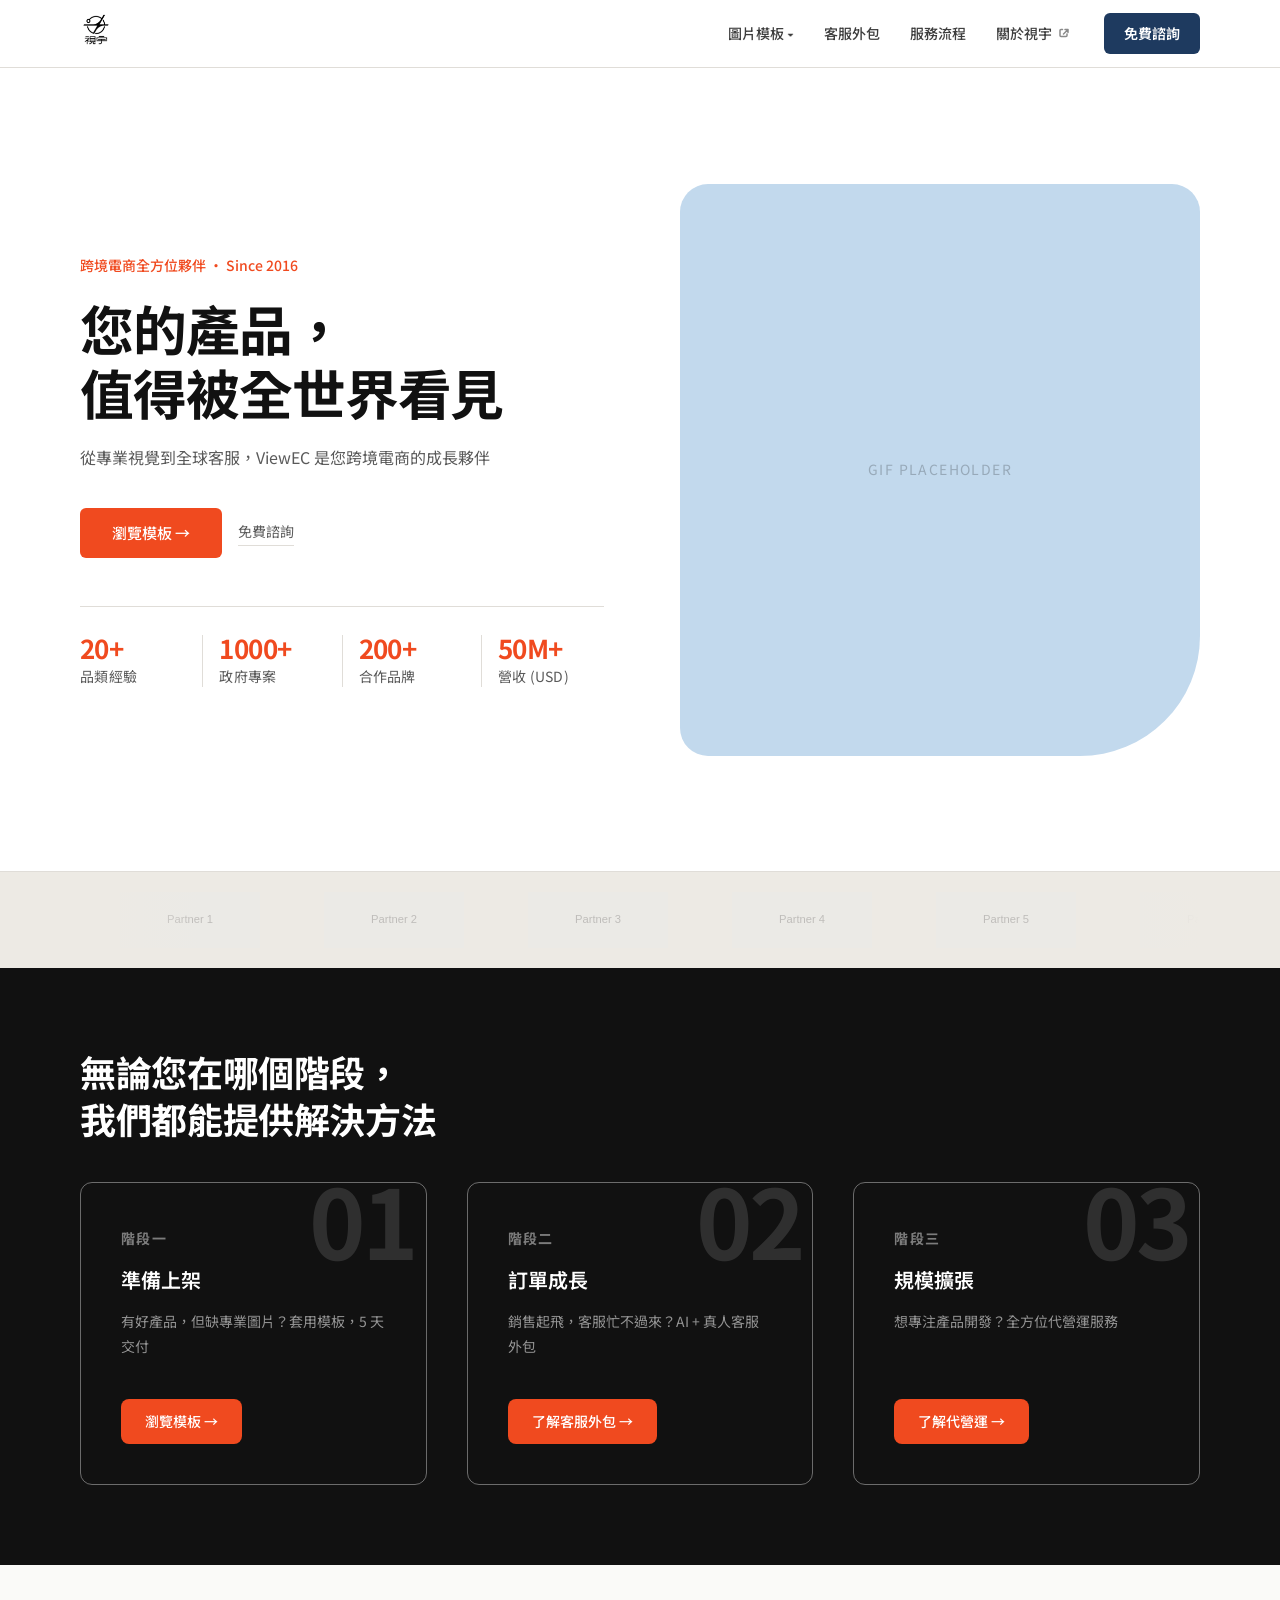
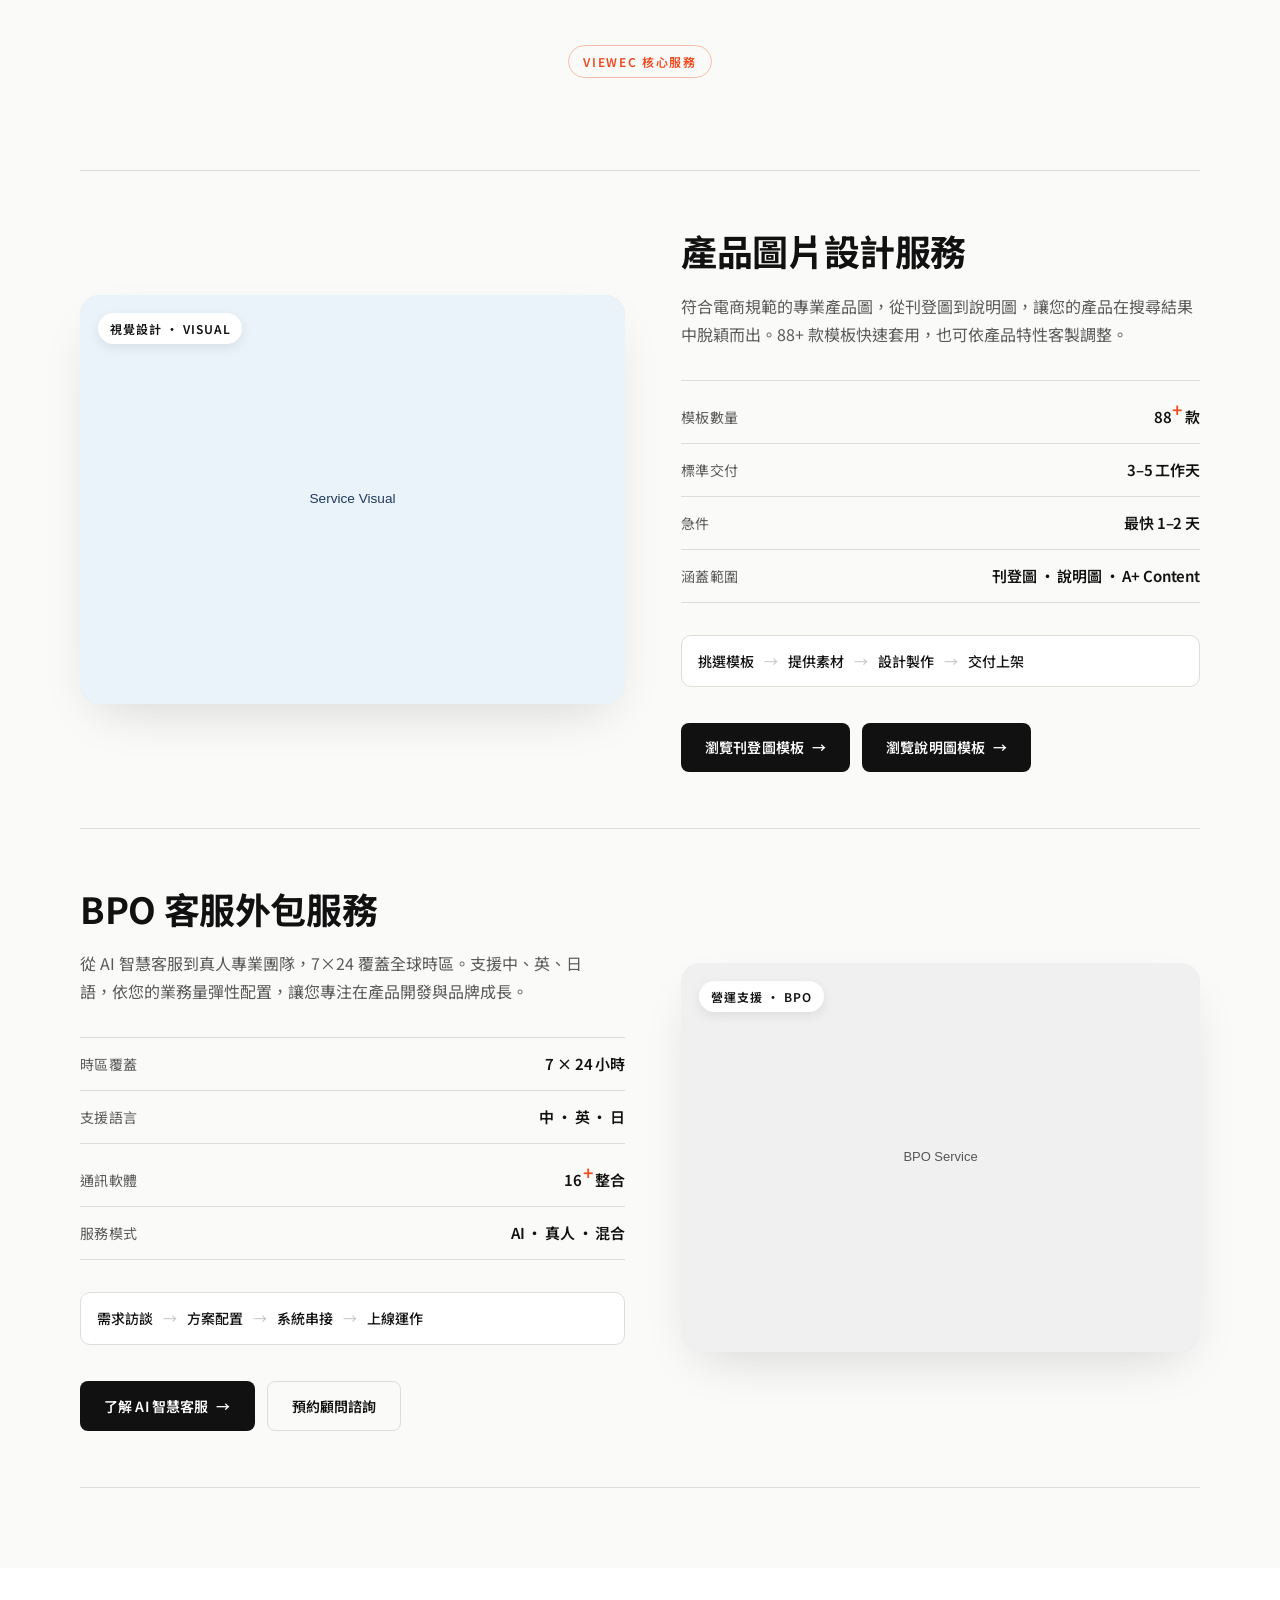
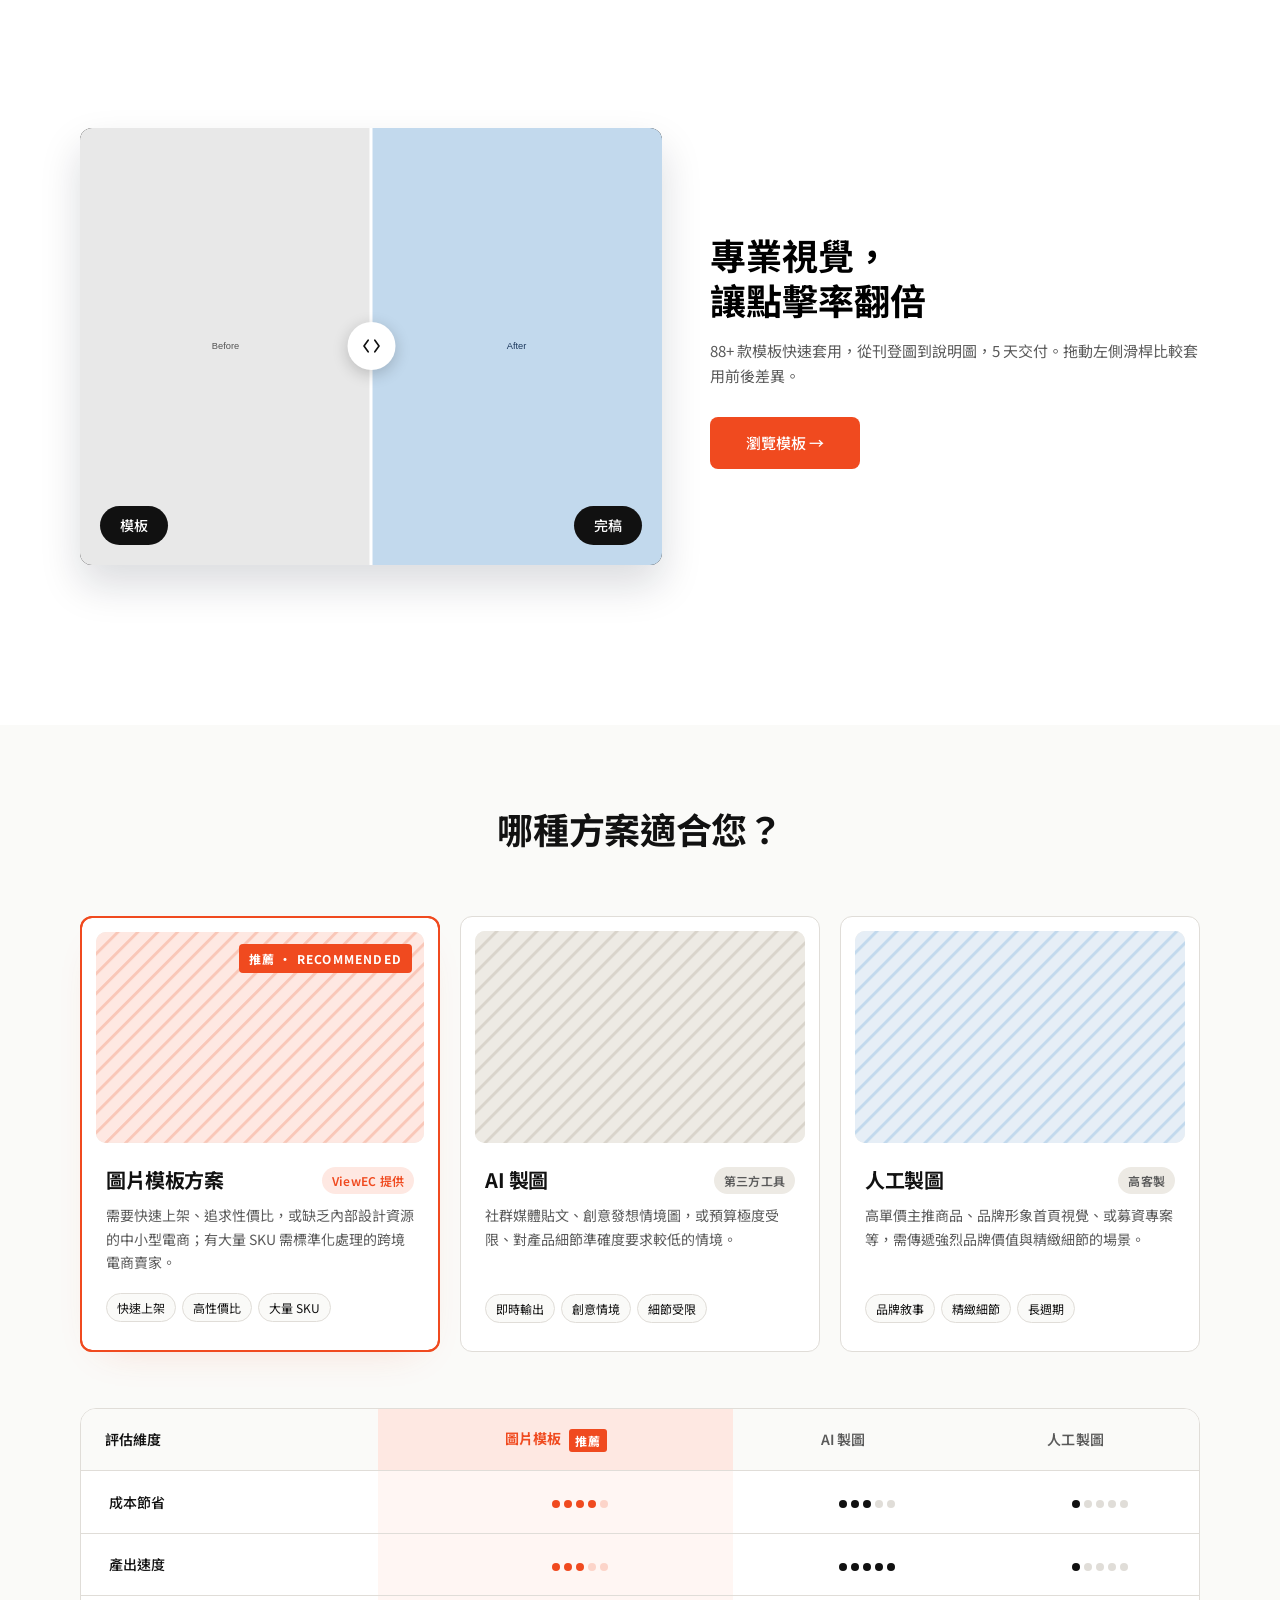
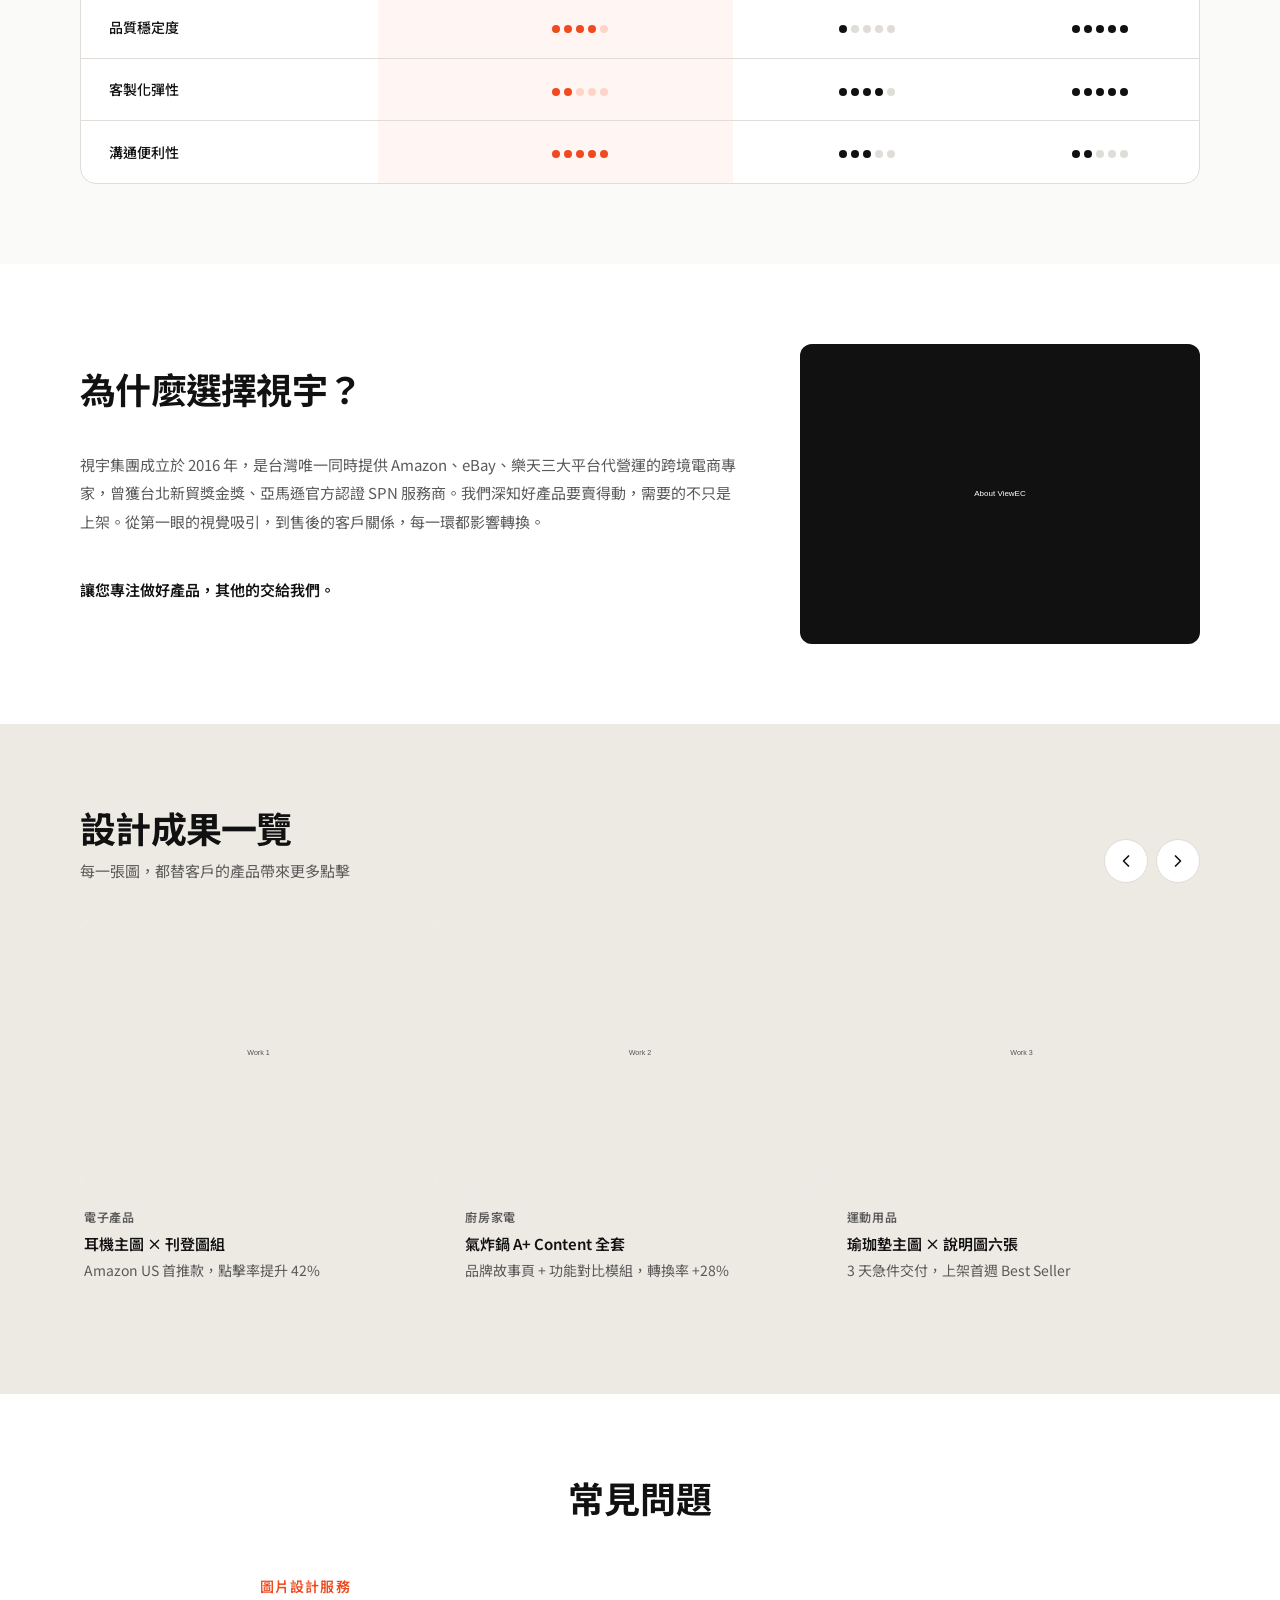
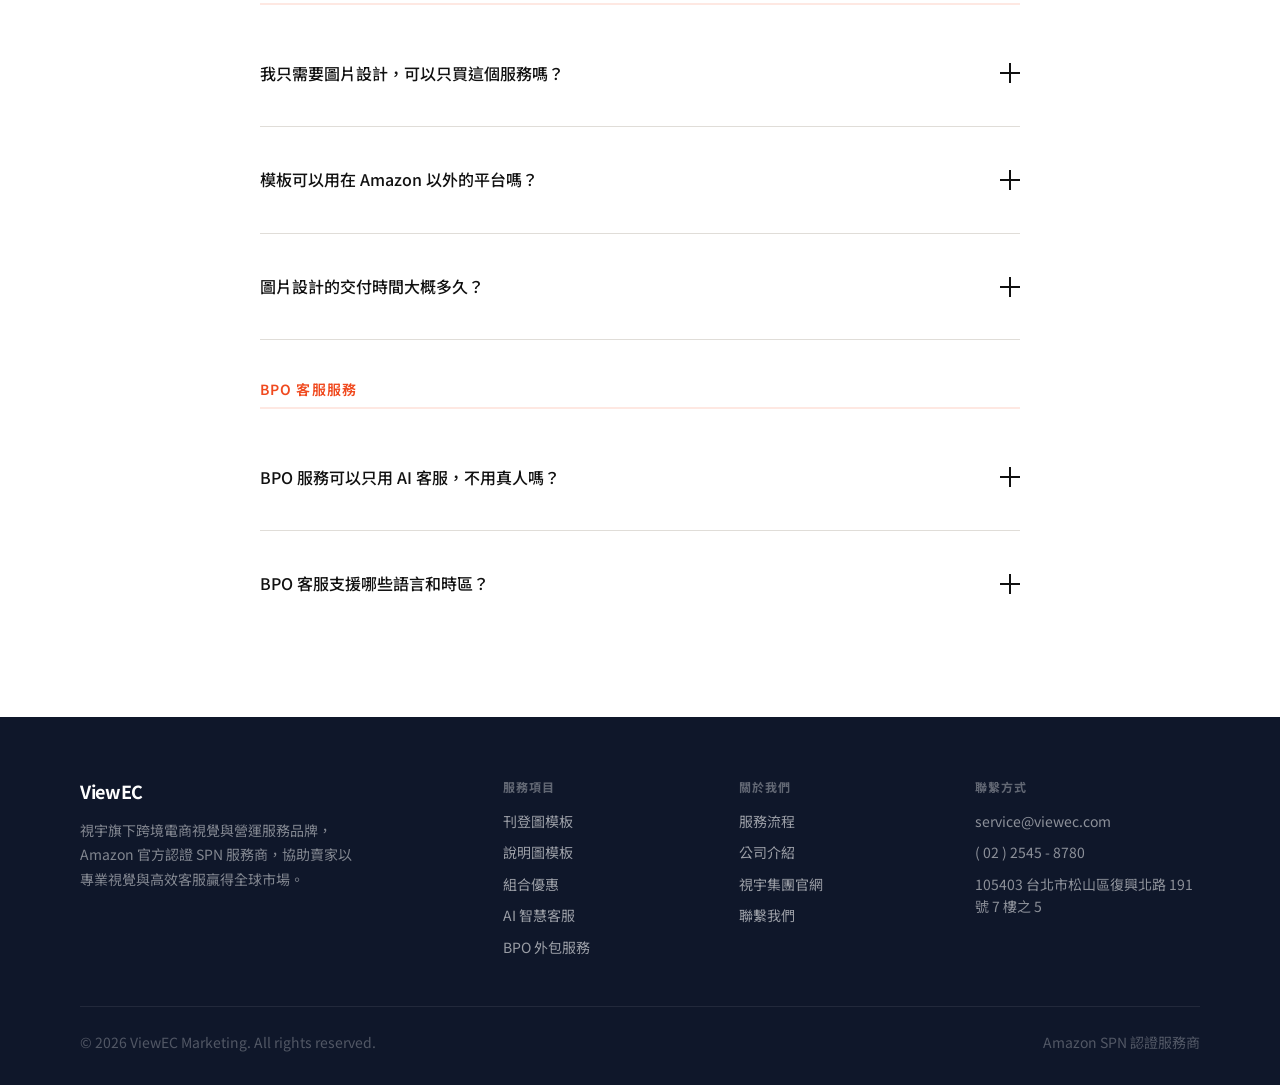
==== commit b533b76d: "Add files via upload" ====
--- a/index.html
+++ b/index.html
@@ -81,20 +81,20 @@
         <div class="marquee-wrapper">
           <div class="marquee-track">
             <div class="marquee-content">
-              <div class="partner-logo"><img src="images/partner-1.png" alt="合作品牌"></div>
-              <div class="partner-logo"><img src="images/partner-2.png" alt="合作品牌"></div>
-              <div class="partner-logo"><img src="images/partner-3.png" alt="合作品牌"></div>
-              <div class="partner-logo"><img src="images/partner-4.png" alt="合作品牌"></div>
-              <div class="partner-logo"><img src="images/partner-5.png" alt="合作品牌"></div>
-              <div class="partner-logo"><img src="images/partner-6.png" alt="合作品牌"></div>
+              <div class="partner-logo"><img src="images/partner-1.svg" alt="合作品牌"></div>
+              <div class="partner-logo"><img src="images/partner-2.svg" alt="合作品牌"></div>
+              <div class="partner-logo"><img src="images/partner-3.svg" alt="合作品牌"></div>
+              <div class="partner-logo"><img src="images/partner-4.svg" alt="合作品牌"></div>
+              <div class="partner-logo"><img src="images/partner-5.svg" alt="合作品牌"></div>
+              <div class="partner-logo"><img src="images/partner-6.svg" alt="合作品牌"></div>
             </div>
             <div class="marquee-content" aria-hidden="true">
-              <div class="partner-logo"><img src="images/partner-1.png" alt=""></div>
-              <div class="partner-logo"><img src="images/partner-2.png" alt=""></div>
-              <div class="partner-logo"><img src="images/partner-3.png" alt=""></div>
-              <div class="partner-logo"><img src="images/partner-4.png" alt=""></div>
-              <div class="partner-logo"><img src="images/partner-5.png" alt=""></div>
-              <div class="partner-logo"><img src="images/partner-6.png" alt=""></div>
+              <div class="partner-logo"><img src="images/partner-1.svg" alt=""></div>
+              <div class="partner-logo"><img src="images/partner-2.svg" alt=""></div>
+              <div class="partner-logo"><img src="images/partner-3.svg" alt=""></div>
+              <div class="partner-logo"><img src="images/partner-4.svg" alt=""></div>
+              <div class="partner-logo"><img src="images/partner-5.svg" alt=""></div>
+              <div class="partner-logo"><img src="images/partner-6.svg" alt=""></div>
             </div>
           </div>
         </div>
@@ -143,7 +143,7 @@
       <article class="svc2-card">
         <div class="svc2-media">
           <div class="svc2-media-frame">
-            <img src="images/service-visual.jpg" alt="產品圖片設計服務" onerror="this.style.display='none'">
+            <img src="images/service-visual.svg" alt="產品圖片設計服務" onerror="this.style.display='none'">
             <div class="svc2-media-ph">
               <svg width="100%" height="100%" viewBox="0 0 400 300" preserveAspectRatio="none" aria-hidden="true">
                 <defs>
@@ -203,7 +203,7 @@
       <article class="svc2-card svc2-card--reverse">
         <div class="svc2-media">
           <div class="svc2-media-frame svc2-media-frame--alt">
-            <img src="images/service-bpo.jpg" alt="BPO 客服外包服務" onerror="this.style.display='none'">
+            <img src="images/service-bpo.svg" alt="BPO 客服外包服務" onerror="this.style.display='none'">
             <div class="svc2-media-ph">
               <svg width="100%" height="100%" viewBox="0 0 400 300" preserveAspectRatio="none" aria-hidden="true">
                 <defs>
@@ -268,11 +268,11 @@
       <div class="compare-layout">
         <div class="compare-wrapper">
           <div class="compare-image compare-before">
-            <img src="images/before.jpg" alt="套用前">
+            <img src="images/before.svg" alt="套用前">
             <span class="compare-label">模板</span>
           </div>
           <div class="compare-image compare-after">
-            <img src="images/after.jpg" alt="套用後">
+            <img src="images/after.svg" alt="套用後">
             <span class="compare-label">完稿</span>
           </div>
           <div class="compare-slider">
@@ -434,7 +434,7 @@
           <p class="about-highlight">讓您專注做好產品，其他的交給我們。</p>
         </div>
         <div class="about-image" data-reveal="right">
-          <img src="images/about.jpg" alt="ViewEC 團隊">
+          <img src="images/about.svg" alt="ViewEC 團隊">
         </div>
       </div>
     </div>
@@ -462,7 +462,7 @@
 
           <div class="sc-slide">
             <div class="sc-img-wrap" style="background: #faf9f7;">
-              <img src="images/work-1.jpg" alt="電子產品 Listing 設計" onerror="this.style.display='none'">
+              <img src="images/work-1.svg" alt="電子產品 Listing 設計" onerror="this.style.display='none'">
               <div class="sc-placeholder">
                 <svg width="36" height="36" viewBox="0 0 24 24" fill="none" stroke="rgba(0,0,0,0.18)" stroke-width="1.5"><rect x="3" y="3" width="18" height="18" rx="2"/><circle cx="8.5" cy="8.5" r="1.5"/><path d="M21 15l-5-5L5 21"/></svg>
               </div>
@@ -476,7 +476,7 @@
 
           <div class="sc-slide">
             <div class="sc-img-wrap" style="background: #EAF3FA;">
-              <img src="images/work-2.jpg" alt="廚房家電設計" onerror="this.style.display='none'">
+              <img src="images/work-2.svg" alt="廚房家電設計" onerror="this.style.display='none'">
               <div class="sc-placeholder">
                 <svg width="36" height="36" viewBox="0 0 24 24" fill="none" stroke="rgba(0,0,0,0.18)" stroke-width="1.5"><rect x="3" y="3" width="18" height="18" rx="2"/><circle cx="8.5" cy="8.5" r="1.5"/><path d="M21 15l-5-5L5 21"/></svg>
               </div>
@@ -490,7 +490,7 @@
 
           <div class="sc-slide">
             <div class="sc-img-wrap" style="background: #FEE8E2;">
-              <img src="images/work-3.jpg" alt="運動用品設計" onerror="this.style.display='none'">
+              <img src="images/work-3.svg" alt="運動用品設計" onerror="this.style.display='none'">
               <div class="sc-placeholder">
                 <svg width="36" height="36" viewBox="0 0 24 24" fill="none" stroke="rgba(0,0,0,0.18)" stroke-width="1.5"><rect x="3" y="3" width="18" height="18" rx="2"/><circle cx="8.5" cy="8.5" r="1.5"/><path d="M21 15l-5-5L5 21"/></svg>
               </div>
@@ -504,7 +504,7 @@
 
           <div class="sc-slide">
             <div class="sc-img-wrap" style="background: #EDEAE4;">
-              <img src="images/work-4.jpg" alt="美妝保養設計" onerror="this.style.display='none'">
+              <img src="images/work-4.svg" alt="美妝保養設計" onerror="this.style.display='none'">
               <div class="sc-placeholder">
                 <svg width="36" height="36" viewBox="0 0 24 24" fill="none" stroke="rgba(0,0,0,0.18)" stroke-width="1.5"><rect x="3" y="3" width="18" height="18" rx="2"/><circle cx="8.5" cy="8.5" r="1.5"/><path d="M21 15l-5-5L5 21"/></svg>
               </div>
@@ -518,7 +518,7 @@
 
           <div class="sc-slide">
             <div class="sc-img-wrap" style="background: #EAF3FA;">
-              <img src="images/work-5.jpg" alt="戶外裝備設計" onerror="this.style.display='none'">
+              <img src="images/work-5.svg" alt="戶外裝備設計" onerror="this.style.display='none'">
               <div class="sc-placeholder">
                 <svg width="36" height="36" viewBox="0 0 24 24" fill="none" stroke="rgba(0,0,0,0.18)" stroke-width="1.5"><rect x="3" y="3" width="18" height="18" rx="2"/><circle cx="8.5" cy="8.5" r="1.5"/><path d="M21 15l-5-5L5 21"/></svg>
               </div>
@@ -532,7 +532,7 @@
 
           <div class="sc-slide">
             <div class="sc-img-wrap" style="background: #FEE8E2;">
-              <img src="images/work-6.jpg" alt="寵物用品設計" onerror="this.style.display='none'">
+              <img src="images/work-6.svg" alt="寵物用品設計" onerror="this.style.display='none'">
               <div class="sc-placeholder">
                 <svg width="36" height="36" viewBox="0 0 24 24" fill="none" stroke="rgba(0,0,0,0.18)" stroke-width="1.5"><rect x="3" y="3" width="18" height="18" rx="2"/><circle cx="8.5" cy="8.5" r="1.5"/><path d="M21 15l-5-5L5 21"/></svg>
               </div>
--- a/styles.css
+++ b/styles.css
@@ -1,8 +1,29 @@
 /* ========================================
    ViewEC Marketing Homepage
    Ink #111111 · Orange #F04A1F · Sand #EDEAE4 · Sky #C2D9ED
+   ========================================
+   SECTION INDEX — grep for §NAME to jump directly
+   ─────────────────────────────────────────
+   §ROOT          CSS 變數 / tokens
+   §BUTTONS       共用按鈕樣式（btn-accent, btn-hero, btn-hero-ghost）
+   §NAV           頂部導覽 + dropdown
+   §HERO          Hero 分欄佈局
+   §SECTION-TAG   小標籤 + section-header 包覆層
+   §PARTNERS      跑馬燈 Logo 條
+   §JOURNEY       深色全版卡片區
+   §COMPARISON    前後對比滑桿
+   §FAQ           手風琴問答
+   §ABOUT         左文右圖說明區
+   §FOOTER        頁尾格線
+   §ANIMATIONS    滾動進場動畫
+   §RESPONSIVE    RWD media queries
+   §COMPARE-LAYOUT 對比滑桿左右並排版型
+   §SHOWCASE      作品輪播
+   §SERVICES-V2   現代化服務卡片
+   §PLAN-V2       現代化方案比較
    ======================================== */
 
+/* §ROOT */
 :root {
   --color-primary:       #111111;
   --color-primary-dark:  #000000;
@@ -28,7 +49,7 @@
   --spacing-md:  40px;
   --spacing-lg:  40px;
   --spacing-xl:  64px;
-  --spacing-xxl: 100px;
+  --spacing-xxl: 80px;
   --radius:    8px;
   --radius-lg: 12px;
   --transition: 0.25s ease;
@@ -55,39 +76,14 @@
 h1, h2, h3, h4 { font-weight: 500; line-height: 1.3; }
 
 .section-title {
-  font-size: 28px;
+  font-size: 2.25rem;
   font-weight: 700;
   text-align: center;
   margin-bottom: var(--spacing-sm);
   color: var(--color-primary);
 }
 
-.section-subtitle {
-  font-size: 15px;
-  color: var(--color-text-secondary);
-  text-align: center;
-  margin-bottom: var(--spacing-lg);
-}
-
-/* ─── Buttons ─── */
-
-.btn-primary {
-  display: inline-block;
-  background: var(--color-bg-light);
-  color: var(--color-primary);
-  padding: 14px 36px;
-  border-radius: var(--radius);
-  font-size: 15px;
-  font-weight: 500;
-  text-decoration: none;
-  transition: var(--transition);
-  border: none;
-  cursor: pointer;
-}
-.btn-primary:hover {
-  background: rgba(255,255,255,0.9);
-  transform: translateY(-2px);
-}
+/* §BUTTONS ─────────────────────────────── */
 
 .btn-accent {
   display: inline-block;
@@ -105,29 +101,7 @@
   transform: translateY(-2px);
 }
 
-.btn-large {
-  padding: 16px 48px;
-  font-size: 16px;
-}
-
-.btn-secondary {
-  display: inline-block;
-  color: var(--color-primary);
-  padding: 10px 20px;
-  border-radius: var(--radius);
-  border: none;
-  font-size: 14px;
-  font-weight: 500;
-  text-decoration: none;
-  transition: var(--transition);
-  background: transparent;
-}
-.btn-secondary:hover {
-  background: var(--color-primary);
-  color: var(--color-bg-light);
-}
-
-/* ========================================
+/* §NAV =====================================
    Header / Nav
    ======================================== */
 
@@ -223,7 +197,7 @@
   transition: var(--transition);
 }
 
-/* ========================================
+/* §HERO =====================================
    Hero — Light, split layout
    Ink H1 left · Sky blue organic shape right
    ======================================== */
@@ -324,13 +298,7 @@
   color: var(--color-accent);
   margin-bottom: 20px;
 }
-.hero-eyebrow::before {
-  content: '';
-  display: inline-block;
-  width: 24px; height: 3px;
-  background: var(--color-accent);
-  flex-shrink: 0;
-}
+.hero-eyebrow::before { content: none; }
 
 /* Ghost link — ink on white */
 .btn-hero-ghost {
@@ -412,7 +380,7 @@
   display: flex;
   align-items: center;
   justify-content: center;
-  font-size: 11px;
+  font-size: 14px;
   color: rgba(0,0,0,0.22);
   letter-spacing: 0.1em;
   text-transform: uppercase;
@@ -426,7 +394,7 @@
   display: block;
 }
 
-/* ========================================
+/* §SECTION-TAG ==============================
    Section Tag + Header
    ======================================== */
 
@@ -453,7 +421,7 @@
 }
 .section-header .section-title {
   text-align: left;
-  font-size: 32px;
+  font-size: 2.25rem;
   color: var(--color-text-primary);
 }
 .section-header .section-subtitle {
@@ -472,15 +440,10 @@
   text-align: center;
 }
 
-/* ========================================
+/* §PARTNERS ================================
    Partners
    ======================================== */
 
-.partners {
-  padding: var(--spacing-lg) 0;
-  background: var(--color-bg-gray);
-  overflow: hidden;
-}
 
 .marquee-wrapper {
   overflow: hidden;
@@ -536,41 +499,7 @@
   100% { transform: translateX(-50%); }
 }
 
-/* ========================================
-   Stats
-   ======================================== */
-
-.stats {
-  padding: var(--spacing-lg) 0;
-  background: var(--color-bg-light);
-}
-
-.stats .stats-grid {
-  display: grid;
-  grid-template-columns: repeat(4, 1fr);
-  gap: var(--spacing-md);
-  max-width: 900px;
-  margin: 0 auto;
-}
-
-.stats .stat-item {
-  text-align: center;
-  padding: var(--spacing-md);
-}
-
-.stats .stat-number {
-  font-size: 36px;
-  font-weight: 700;
-  color: var(--color-primary);
-  margin-bottom: 4px;
-}
-
-.stats .stat-label {
-  font-size: 14px;
-  color: var(--color-text-secondary);
-}
-
-/* ========================================
+/* §JOURNEY =================================
    Journey  ·  Dark section
    ======================================== */
 
@@ -579,10 +508,12 @@
   background: var(--color-bg-dark);   /* #111111 */
 }
 
-/* Invert section-tag + title on dark bg */
-.journey .section-tag       { color: var(--color-accent); }
-.journey .section-tag::before { background: var(--color-accent); }
-.journey .section-title     { color: #ffffff; }
+/* Title on dark bg */
+.journey .section-title {
+  color: #ffffff;
+  font-size: 2.25rem;
+  letter-spacing: -0.01em;
+}
 
 .journey-grid {
   display: grid;
@@ -632,16 +563,17 @@
 .journey-phase {
   display: inline-block;
   font-size: 14px;
-  color: var(--color-accent);   /* orange text, no bg */
-  font-weight: 600;
-  letter-spacing: 0.06em;
+  color: rgba(255,255,255,0.45);
+  font-weight: 700;
+  letter-spacing: 0.1em;
+  text-transform: uppercase;
   background: transparent;
   padding: 4px 0;
   margin-bottom: 14px;
   transition: color 0.28s ease;
 }
 .journey-card:hover .journey-phase {
-  color: rgba(255,255,255,0.85);  /* white on orange card */
+  color: rgba(255,255,255,0.7);
 }
 
 .journey-title {
@@ -688,17 +620,7 @@
   transform: none;
 }
 
-/* Legacy text link (kept for reference, not used) */
-.journey-link {
-  font-size: 14px;
-  color: var(--color-accent);
-  text-decoration: none;
-  font-weight: 500;
-  transition: var(--transition);
-}
-.journey-link:hover { color: var(--color-accent-hover); }
-
-/* ========================================
+/* §COMPARISON ==============================
    Comparison
    ======================================== */
 
@@ -706,10 +628,6 @@
   padding: var(--spacing-xxl) 0;
 }
 
-.compare-container {
-  max-width: 800px;
-  margin: 0 auto;
-}
 
 .compare-wrapper {
   position: relative;
@@ -769,159 +687,9 @@
   color: var(--color-primary);
 }
 
-/* ========================================
-   Services
-   ======================================== */
-
-.services { padding: var(--spacing-xxl) 0; background: var(--color-bg-gray); }
-
-/* ── Service Cards ── */
-.service-card {
-  display: flex;
-  border-radius: 20px;
-  overflow: hidden;
-  border: 1.5px solid var(--color-border);
-  background: #fff;
-  transition: box-shadow 0.3s ease, transform 0.3s ease;
-}
-.service-card + .service-card { margin-top: 40px; }
-.service-card:hover {
-  box-shadow: 0 16px 48px rgba(0,0,0,.09);
-  transform: translateY(-3px);
-}
-.service-card--reverse { flex-direction: row-reverse; }
-
-/* Image panel */
-.svc-img {
-  width: 42%;
-  flex-shrink: 0;
-  background: linear-gradient(160deg, #25547a 0%, #1A3F5C 100%);
-  position: relative;
-  overflow: hidden;
-  min-height: 480px;
-}
-.svc-img img {
-  width: 100%; height: 100%;
-  object-fit: cover;
-  display: block;
-  position: absolute;
-  inset: 0;
-}
-
-/* Content panel */
-.svc-body {
-  flex: 1;
-  padding: 52px 48px;
-  display: flex;
-  flex-direction: column;
-}
-
-/* Badge */
-.svc-badge {
-  display: inline-flex;
-  align-items: center;
-  font-size: 11px;
-  font-weight: 600;
-  letter-spacing: .06em;
-  text-transform: uppercase;
-  padding: 5px 14px;
-  border-radius: 20px;
-  margin-bottom: 18px;
-  width: fit-content;
-  background: var(--color-sky-light);
-  color: #1a6a9c;
-}
-.svc-badge--bpo {
-  background: var(--color-accent-light);
-  color: var(--color-accent);
-}
-
-/* Title & desc */
-.svc-title {
-  font-size: clamp(22px, 2.2vw, 30px);
-  font-weight: 700;
-  color: var(--color-text-primary);
-  letter-spacing: -0.025em;
-  line-height: 1.2;
-  margin-bottom: 14px;
-}
-.svc-desc {
-  font-size: 15px;
-  color: var(--color-text-secondary);
-  line-height: 1.8;
-  margin-bottom: 28px;
-}
-
-/* Stats row */
-.svc-stats {
-  display: flex;
-  gap: 32px;
-  padding: 20px 0;
-  border-bottom: 1px solid var(--color-border);
-  margin-bottom: 28px;
-}
-.svc-stat-num {
-  font-size: 22px;
-  font-weight: 700;
-  color: var(--color-accent);
-  letter-spacing: -0.03em;
-  line-height: 1;
-  margin-bottom: 4px;
-}
-.svc-stat-label {
-  font-size: 14px;
-  font-weight: 500;
-  color: var(--color-text-secondary);
-}
-
-/* Steps 2-col grid */
-.svc-steps {
-  display: grid;
-  grid-template-columns: 1fr 1fr;
-  gap: 14px 28px;
-  margin-bottom: 36px;
-}
-.svc-step {
-  display: flex;
-  align-items: flex-start;
-  gap: 10px;
-}
-.svc-step-num {
-  width: 26px;
-  height: 26px;
-  border-radius: 50%;
-  background: var(--color-sky-light);
-  color: #1a6a9c;
-  font-size: 11px;
-  font-weight: 700;
-  display: flex;
-  align-items: center;
-  justify-content: center;
-  flex-shrink: 0;
-  margin-top: 1px;
-}
-.svc-step-name {
-  font-size: 14px;
-  font-weight: 600;
-  color: var(--color-text-primary);
-  margin-bottom: 2px;
-}
-.svc-step-note {
-  font-size: 14px;
-  color: var(--color-text-secondary);
-  line-height: 1.5;
-}
-
-/* Actions */
-.svc-actions {
-  display: flex;
-  gap: 10px;
-  flex-wrap: wrap;
-  margin-top: auto;
-}
-
-
-/* ========================================
+
+
+/* §FAQ =====================================
    FAQ
    ======================================== */
 
@@ -935,15 +703,15 @@
 }
 
 .faq-category {
-  font-size: 14px;
-  font-weight: 600;
-  color: var(--color-accent);
-  text-transform: uppercase;
-  letter-spacing: 0.08em;
-  margin-top: var(--spacing-lg);
-  margin-bottom: var(--spacing-sm);
-  padding-bottom: var(--spacing-xs);
-  border-bottom: 2px solid var(--color-accent-light);
+    font-size: 14px;
+    font-weight: 600;
+    color: var(--color-accent);
+    text-transform: uppercase;
+    letter-spacing: 0.08em;
+    margin-top: var(--spacing-lg);
+    margin-bottom: var(--spacing-sm);
+    padding-bottom: var(--spacing-xs);
+    border-bottom: 2px solid var(--color-accent-light);
 }
 .faq-category:first-of-type { margin-top: 0; }
 
@@ -964,7 +732,7 @@
   transition: var(--transition);
 }
 .faq-question::-webkit-details-marker { display: none; }
-.faq-question:hover { color: var(--color-accent); }
+.faq-question:hover { color: var(--color-primary-dark); }
 
 .faq-icon {
   position: relative;
@@ -1000,7 +768,7 @@
   padding-bottom: var(--spacing-md);
 }
 
-/* ========================================
+/* §ABOUT ===================================
    About
    ======================================== */
 
@@ -1015,8 +783,10 @@
 .about-text { flex: 1; }
 
 .about-title {
-  font-size: 28px;
-  font-weight: 600;
+  font-size: 2.25rem;
+  font-weight: 700;
+  line-height: 1.2;
+  letter-spacing: -0.02em;
   margin-bottom: var(--spacing-md);
   color: var(--color-primary);
 }
@@ -1047,35 +817,7 @@
   object-fit: cover;
 }
 
-/* ========================================
-   CTA Section
-   ======================================== */
-
-.cta-section {
-  padding: var(--spacing-xxl) 0;
-  background: linear-gradient(135deg, #1e3a5f 0%, #0f172a 100%);
-  color: var(--color-text-light);
-}
-
-.cta-content {
-  text-align: center;
-  max-width: 600px;
-  margin: 0 auto;
-}
-
-.cta-title {
-  font-size: 32px;
-  font-weight: 600;
-  margin-bottom: var(--spacing-sm);
-}
-
-.cta-subtitle {
-  font-size: 17px;
-  color: rgba(255,255,255,0.55);
-  margin-bottom: var(--spacing-lg);
-}
-
-/* ========================================
+/* §FOOTER ==================================
    Footer
    ======================================== */
 
@@ -1083,15 +825,15 @@
 .footer-grid { display: grid; grid-template-columns: 2fr 1fr 1fr 1.2fr; gap: 48px; margin-bottom: 48px; }
 .footer-logo { font-size: 18px; font-weight: 700; color: #fff; letter-spacing: -.02em; display: block; margin-bottom: 12px; }
 .footer-brand p { font-size: 14px; color: rgba(255,255,255,.48); line-height: 1.75; max-width: 280px; }
-.footer-heading { font-size: 11px; font-weight: 700; letter-spacing: .08em; text-transform: uppercase; color: rgba(255,255,255,.35); margin-bottom: 14px; }
+.footer-heading { font-size: 0.75rem; font-weight: 700; letter-spacing: .08em; text-transform: uppercase; color: rgba(255,255,255,.35); margin-bottom: 14px; }
 .footer-links { display: flex; flex-direction: column; gap: 9px; }
 .footer-link { font-size: 14px; color: rgba(255,255,255,.58); text-decoration: none; transition: color .18s; }
 .footer-link:hover { color: #fff; }
 .footer-contact { font-size: 14px; color: rgba(255,255,255,.52); margin-bottom: 9px; }
 .footer-bottom { border-top: 1px solid rgba(255,255,255,.08); padding-top: 24px; display: flex; align-items: center; justify-content: space-between; }
-.footer-copy { font-size: 12px; color: rgba(255,255,255,.28); }
-
-/* ========================================
+.footer-copy { font-size: 14px; color: rgba(255,255,255,.28); }
+
+/* §ANIMATIONS ==============================
    Scroll Reveal Animations
    ======================================== */
 
@@ -1131,7 +873,7 @@
   transform: none;
 }
 
-/* ========================================
+/* §RESPONSIVE ==============================
    Responsive
    ======================================== */
 
@@ -1140,12 +882,6 @@
   .hero-media { display: none; }
   .hero > .container { align-items: flex-start; padding-top: 20px; }
 
-  .service-card,
-  .service-card--reverse { flex-direction: column; }
-  .svc-img { width: 100%; aspect-ratio: 4/3; min-height: 0; }
-  .svc-body { padding: 32px 28px; }
-  .svc-steps { grid-template-columns: 1fr; }
-
   .about-content { flex-direction: column; }
   .about-image { width: 100%; height: 240px; }
 
@@ -1155,7 +891,6 @@
 
 @media (max-width: 768px) {
 
-  .stats .stats-grid { grid-template-columns: repeat(2, 1fr); }
   .journey-grid { grid-template-columns: 1fr; }
 
   .hero-title { font-size: 36px; }
@@ -1163,15 +898,729 @@
   .hero-stats { flex-wrap: wrap; gap: 16px; }
   .hero-stat + .hero-stat { border-left: none; padding-left: 0; }
 
-  .nav-menu { display: none; }
   .nav-toggle { display: flex; }
   .nav-cta { display: none; }
 }
 
 @media (max-width: 480px) {
-  :root { --spacing-xxl: 64px; }
-  .section-title { font-size: 24px; }
+  :root { --spacing-xxl: 60px; }
+  .section-title { font-size: 1.5rem; }
   .hero-title { font-size: 30px; }
-  .service-cta { flex-direction: column; }
-  .btn-secondary { text-align: center; }
-}
+}
+
+/* §COMPARE-LAYOUT ==========================
+   Comparison — new left/right layout
+   ======================================== */
+
+.compare-layout {
+  display: flex;
+  align-items: center;
+  gap: 48px;
+  padding: var(--spacing-xxl) 0;
+}
+.compare-layout .compare-wrapper {
+  flex: 0 0 52%;
+  aspect-ratio: 4 / 3;
+  max-width: none;
+  margin: 0;
+}
+.compare-text {
+  flex: 1;
+}
+.compare-heading {
+  font-size: 2.25rem;
+  font-weight: 700;
+  line-height: 1.25;
+  margin: 8px 0 16px;
+  color: var(--color-primary-dark);
+}
+.compare-desc {
+  color: var(--color-text-secondary);
+  margin-bottom: 28px;
+  line-height: 1.7;
+  font-size: 15px;
+}
+@media (max-width: 768px) {
+  .compare-layout { flex-direction: column; gap: 24px; }
+  .compare-layout .compare-wrapper { flex: none; width: 100%; }
+}
+
+/* §SHOWCASE ================================
+   Work Showcase Carousel
+   ======================================== */
+
+.showcase {
+  padding: var(--spacing-xxl) 0;
+  background: var(--color-bg-gray);
+  overflow: hidden;
+}
+
+.showcase-header {
+  display: flex;
+  align-items: flex-end;
+  justify-content: space-between;
+  margin-bottom: 36px;
+}
+
+.showcase-title {
+  font-size: 2.25rem;
+  font-weight: 700;
+  color: var(--color-text-primary);
+  letter-spacing: -0.02em;
+  margin-bottom: 8px;
+}
+
+.showcase-subtitle {
+  font-size: 15px;
+  color: var(--color-text-secondary);
+  line-height: 1.6;
+}
+
+.showcase-nav {
+  display: flex;
+  gap: 8px;
+  flex-shrink: 0;
+}
+
+.sc-prev, .sc-next {
+  width: 44px; height: 44px;
+  border-radius: 50%;
+  border: 1.5px solid var(--color-border);
+  background: #fff;
+  cursor: pointer;
+  display: flex;
+  align-items: center;
+  justify-content: center;
+  color: var(--color-text-primary);
+  transition: var(--transition);
+}
+.sc-prev:hover, .sc-next:hover {
+  border-color: var(--color-text-primary);
+  background: var(--color-text-primary);
+  color: #fff;
+}
+
+.showcase-track-wrap {
+  overflow: hidden;
+}
+
+.showcase-track {
+  display: flex;
+  gap: 24px;
+  transition: transform 0.45s cubic-bezier(0.4, 0, 0.2, 1);
+  will-change: transform;
+}
+
+.sc-slide {
+  flex: 0 0 calc(33.333% - 16px);
+  min-width: 0;
+}
+
+.sc-img-wrap {
+  border-radius: var(--radius-lg);
+  aspect-ratio: 4 / 3;
+  overflow: hidden;
+  position: relative;
+  margin-bottom: 16px;
+  display: flex;
+  align-items: center;
+  justify-content: center;
+}
+
+.sc-img-wrap img {
+  width: 100%; height: 100%;
+  object-fit: cover;
+  display: block;
+  position: absolute;
+  inset: 0;
+}
+
+.sc-placeholder {
+  display: flex;
+  align-items: center;
+  justify-content: center;
+}
+
+.sc-meta { padding: 0 4px; }
+
+.sc-cat {
+  display: inline-block;
+  font-size: 0.75rem;
+  font-weight: 600;
+  letter-spacing: 0.06em;
+  text-transform: uppercase;
+  color: var(--color-text-secondary);
+  margin-bottom: 6px;
+}
+
+.sc-name {
+  font-size: 15px;
+  font-weight: 600;
+  color: var(--color-text-primary);
+  margin-bottom: 4px;
+}
+
+.sc-note {
+  font-size: 14px;
+  color: var(--color-text-secondary);
+  line-height: 1.55;
+}
+
+.showcase-dots {
+  display: flex;
+  justify-content: center;
+  gap: 8px;
+  margin-top: 32px;
+}
+
+.sc-dot {
+  width: 8px; height: 8px;
+  border-radius: 50%;
+  background: var(--color-border);
+  cursor: pointer;
+  transition: var(--transition);
+  border: none;
+  padding: 0;
+}
+.sc-dot.active {
+  background: var(--color-text-primary);
+  width: 24px;
+  border-radius: 4px;
+}
+
+@media (max-width: 968px) {
+  .sc-slide { flex: 0 0 calc(50% - 12px); }
+  .showcase-header { flex-direction: column; align-items: flex-start; gap: 16px; }
+}
+@media (max-width: 600px) {
+  .sc-slide { flex: 0 0 calc(80% - 12px); }
+}
+
+/* §SERVICES-V2 =============================
+   Modernized Services section
+   ========================================= */
+
+.services-v2 {
+  padding: var(--spacing-xxl) 0;
+  background: #fafaf8;
+}
+
+.svc2-header {
+  max-width: 760px;
+  margin: 0 auto 72px;
+  text-align: center;
+}
+.svc2-kicker {
+  display: inline-block;
+  font-size: 0.75rem;
+  font-weight: 600;
+  letter-spacing: 0.14em;
+  text-transform: uppercase;
+  color: var(--color-accent);
+  padding: 6px 14px;
+  border: 1px solid rgba(240,74,31,0.35);
+  border-radius: 999px;
+  margin-bottom: 20px;
+}
+
+.svc2-card {
+  display: grid;
+  grid-template-columns: 1.05fr 1fr;
+  gap: 56px;
+  align-items: center;
+  padding: 56px 0;
+  border-top: 1px solid var(--color-border);
+}
+.svc2-card:last-of-type { border-bottom: 1px solid var(--color-border); }
+.svc2-card--reverse .svc2-media { order: 2; }
+
+/* Media block */
+.svc2-media {
+  position: relative;
+  width: 100%;
+  max-width: 560px;
+}
+.svc2-card--reverse .svc2-media { margin-left: auto; }
+.svc2-media-frame {
+  position: relative;
+  width: 100%;
+  aspect-ratio: 4 / 3;
+  border-radius: 20px;
+  overflow: hidden;
+  background: var(--color-bg-gray);
+  box-shadow: 0 20px 50px -20px rgba(17,17,17,0.18);
+}
+.svc2-media-frame img {
+  position: absolute;
+  inset: 0;
+  width: 100%;
+  height: 100%;
+  object-fit: cover;
+  z-index: 2;
+}
+.svc2-media-ph {
+  position: absolute;
+  inset: 0;
+  display: flex;
+  align-items: flex-end;
+  justify-content: flex-start;
+  padding: 20px;
+}
+.svc2-media-ph svg {
+  position: absolute;
+  inset: 0;
+  width: 100%;
+  height: 100%;
+}
+.svc2-media-caption {
+  position: relative;
+  z-index: 1;
+  font-family: 'SF Mono', 'Menlo', 'Consolas', ui-monospace, monospace;
+  font-size: 0.75rem;
+  letter-spacing: 0.1em;
+  color: rgba(17,17,17,0.45);
+  background: rgba(255,255,255,0.75);
+  padding: 5px 10px;
+  border-radius: 4px;
+  backdrop-filter: blur(4px);
+}
+.svc2-media-tag {
+  position: absolute;
+  top: 18px;
+  left: 18px;
+  z-index: 3;
+  font-size: 0.75rem;
+  font-weight: 600;
+  letter-spacing: 0.08em;
+  text-transform: uppercase;
+  color: var(--color-primary);
+  background: #fff;
+  padding: 6px 12px;
+  border-radius: 999px;
+  box-shadow: 0 4px 12px rgba(0,0,0,0.08);
+}
+
+/* Body */
+.svc2-body { display: flex; flex-direction: column; }
+.svc2-title {
+  font-size: 2.25rem;
+  font-weight: 700;
+  letter-spacing: -0.01em;
+  line-height: 1.3;
+  color: var(--color-primary);
+  margin-bottom: 18px;
+}
+.svc2-desc {
+  font-size: 16px;
+  line-height: 1.75;
+  color: var(--color-text-secondary);
+  margin-bottom: 32px;
+  max-width: 520px;
+}
+
+/* Facts list */
+.svc2-facts {
+  list-style: none;
+  margin: 0 0 32px;
+  padding: 0;
+  border-top: 1px solid var(--color-border);
+}
+.svc2-facts li {
+  display: flex;
+  justify-content: space-between;
+  align-items: baseline;
+  padding: 14px 0;
+  border-bottom: 1px solid var(--color-border);
+  gap: 16px;
+}
+.svc2-fact-k {
+  font-size: 14px;
+  color: var(--color-text-secondary);
+  letter-spacing: 0.02em;
+  flex-shrink: 0;
+}
+.svc2-fact-v {
+  font-size: 15px;
+  font-weight: 600;
+  color: var(--color-primary);
+  text-align: right;
+  letter-spacing: -0.01em;
+}
+.svc2-fact-v sup {
+  font-size: 1.2em;
+  color: var(--color-accent);
+  margin-left: 1px;
+}
+
+/* Horizontal flow */
+.svc2-flow {
+  display: flex;
+  align-items: center;
+  flex-wrap: wrap;
+  gap: 10px;
+  margin-bottom: 36px;
+  padding: 14px 16px;
+  background: #fff;
+  border: 1px solid var(--color-border);
+  border-radius: 10px;
+}
+.svc2-flow span {
+  font-size: 14px;
+  font-weight: 500;
+  color: var(--color-primary);
+}
+.svc2-flow em {
+  font-style: normal;
+  font-size: 14px;
+  color: rgba(17,17,17,0.25);
+}
+
+/* Buttons */
+.svc2-actions { display: flex; gap: 12px; flex-wrap: wrap; }
+.svc2-btn {
+  display: inline-flex;
+  align-items: center;
+  gap: 8px;
+  padding: 13px 24px;
+  border-radius: 8px;
+  font-size: 14px;
+  font-weight: 600;
+  text-decoration: none;
+  transition: all 0.2s ease;
+  letter-spacing: 0.01em;
+}
+.svc2-btn--primary {
+  background: var(--color-primary);
+  color: #fff;
+}
+.svc2-btn--primary:hover {
+  background: var(--color-accent);
+  transform: translateY(-1px);
+}
+.svc2-btn--ghost {
+  background: transparent;
+  color: var(--color-primary);
+  border: 1px solid var(--color-border);
+}
+.svc2-btn--ghost:hover {
+  border-color: var(--color-primary);
+  background: #fff;
+}
+
+@media (max-width: 968px) {
+  .svc2-card { grid-template-columns: 1fr; gap: 36px; padding: 48px 0; }
+  .svc2-card--reverse .svc2-media { order: 0; }
+}
+
+/* §PLAN-V2 =================================
+   Modernized Plan Comparison
+   ========================================= */
+
+.plan-v2 {
+  padding: var(--spacing-xxl) 0;
+  background: #fafaf8;
+}
+.plan-v2-header {
+  text-align: center;
+  max-width: 680px;
+  margin: 0 auto 64px;
+}
+.plan-v2-title {
+  font-size: 2.25rem;
+  font-weight: 700;
+  letter-spacing: -0.01em;
+  line-height: 1.3;
+  color: var(--color-primary);
+  margin-bottom: 16px;
+}
+/* Cards */
+.plan-v2-cards {
+  display: grid;
+  grid-template-columns: repeat(3, 1fr);
+  gap: 20px;
+  margin-bottom: 56px;
+}
+.plan-v2-card {
+  background: #fff;
+  border: 1px solid var(--color-border);
+  border-radius: var(--radius-lg);
+  padding: 14px;
+  display: flex;
+  flex-direction: column;
+  transition: transform 0.3s ease, box-shadow 0.3s ease, border-color 0.3s ease;
+}
+.plan-v2-card:hover {
+  transform: translateY(-4px);
+  box-shadow: 0 16px 40px -18px rgba(17,17,17,0.18);
+}
+.plan-v2-card--featured {
+  border-color: var(--color-accent);
+  border-width: 2px;
+  background: #ffffff;
+  box-shadow: 0 16px 40px -24px rgba(240,74,31,0.22);
+  position: relative;
+}
+.plan-v2-card--featured::before {
+  content: '';
+  position: absolute;
+  inset: -2px;
+  border-radius: var(--radius-lg);
+  padding: 2px;
+  background: var(--color-accent);
+  -webkit-mask: linear-gradient(#000 0 0) content-box, linear-gradient(#000 0 0);
+  -webkit-mask-composite: xor;
+          mask-composite: exclude;
+  pointer-events: none;
+}
+
+/* Unified tile (same treatment for every card) */
+.plan-v2-tile {
+  position: relative;
+  width: 100%;
+  aspect-ratio: 14 / 9;
+  border-radius: 10px;
+  overflow: hidden;
+  margin-bottom: 20px;
+  background: var(--color-bg-gray);
+}
+.plan-v2-tile svg {
+  position: absolute;
+  inset: 0;
+  width: 100%;
+  height: 100%;
+}
+.plan-v2-recommend {
+  position: absolute;
+  top: 12px;
+  right: 12px;
+  font-size: 0.75rem;
+  font-weight: 700;
+  letter-spacing: 0.1em;
+  text-transform: uppercase;
+  color: #fff;
+  background: var(--color-accent);
+  padding: 5px 10px;
+  border-radius: 4px;
+}
+
+.plan-v2-meta { padding: 4px 10px 14px; display: flex; flex-direction: column; flex: 1; }
+.plan-v2-rowtop {
+  display: flex;
+  align-items: center;
+  justify-content: space-between;
+  gap: 10px;
+  margin-bottom: 10px;
+}
+.plan-v2-name {
+  font-size: 20px;
+  font-weight: 700;
+  letter-spacing: -0.02em;
+  color: var(--color-primary);
+  margin: 0;
+}
+.plan-v2-pill {
+  font-size: 0.75rem;
+  font-weight: 600;
+  padding: 4px 10px;
+  border-radius: 999px;
+  background: var(--color-accent-light);
+  color: var(--color-accent);
+  letter-spacing: 0.02em;
+}
+.plan-v2-pill--muted {
+  background: var(--color-bg-gray);
+  color: var(--color-text-secondary);
+}
+.plan-v2-desc {
+  font-size: 14px;
+  line-height: 1.7;
+  color: var(--color-text-secondary);
+  margin: 0 0 18px;
+}
+.plan-v2-tags {
+  display: flex;
+  flex-wrap: wrap;
+  gap: 6px;
+  margin-top: auto;
+}
+.plan-v2-tags span {
+  font-size: 0.75rem;
+  padding: 4px 10px;
+  background: #fafaf8;
+  border: 1px solid var(--color-border);
+  border-radius: 999px;
+  color: var(--color-primary);
+}
+
+/* Compare table */
+.plan-v2-compare {
+  background: #fff;
+  border: 1px solid var(--color-border);
+  border-radius: 16px;
+  overflow: hidden;
+}
+
+.plan-v2-table {
+  width: 100%;
+  border-collapse: collapse;
+}
+.plan-v2-table thead th {
+  padding: 18px 24px;
+  text-align: center;
+  font-size: 14px;
+  font-weight: 600;
+  color: var(--color-text-secondary);
+  background: #fafaf8;
+  border-bottom: 1px solid var(--color-border);
+  letter-spacing: 0.01em;
+}
+.plan-v2-table thead th:first-child { text-align: left; color: var(--color-primary); }
+.plan-v2-col-hl {
+  background: var(--color-accent-light) !important;
+  color: var(--color-accent) !important;
+  font-weight: 700 !important;
+  position: relative;
+}
+.plan-v2-col-tag {
+  display: inline-block;
+  margin-left: 8px;
+  font-size: 0.75rem;
+  font-weight: 700;
+  letter-spacing: 0.08em;
+  background: var(--color-accent);
+  color: #fff;
+  padding: 2px 6px;
+  border-radius: 3px;
+  vertical-align: middle;
+}
+.plan-v2-table tbody th {
+  padding: 18px 28px;
+  text-align: left;
+  font-size: 14px;
+  font-weight: 500;
+  color: var(--color-primary);
+  border-bottom: 1px solid var(--color-border);
+}
+.plan-v2-table tbody td {
+  padding: 18px 24px;
+  text-align: center;
+  border-bottom: 1px solid var(--color-border);
+}
+.plan-v2-table tbody tr:last-child th,
+.plan-v2-table tbody tr:last-child td { border-bottom: none; }
+.plan-v2-table tbody td.plan-v2-col-hl { background: rgba(254,232,226,0.4) !important; }
+
+/* Dots rating */
+.dots {
+  display: inline-flex;
+  gap: 4px;
+  align-items: center;
+}
+.dots::before {
+  content: '';
+  display: inline-block;
+  width: 8px; height: 8px;
+  border-radius: 50%;
+  background: var(--color-primary);
+  box-shadow:
+    12px 0 0 0 var(--color-primary),
+    24px 0 0 0 var(--color-primary),
+    36px 0 0 0 var(--color-primary),
+    48px 0 0 0 var(--color-primary);
+}
+.dots[data-fill="1"]::before {
+  background: var(--color-primary);
+  box-shadow:
+    12px 0 0 0 var(--color-border),
+    24px 0 0 0 var(--color-border),
+    36px 0 0 0 var(--color-border),
+    48px 0 0 0 var(--color-border);
+}
+.dots[data-fill="2"]::before {
+  background: var(--color-primary);
+  box-shadow:
+    12px 0 0 0 var(--color-primary),
+    24px 0 0 0 var(--color-border),
+    36px 0 0 0 var(--color-border),
+    48px 0 0 0 var(--color-border);
+}
+.dots[data-fill="3"]::before {
+  background: var(--color-primary);
+  box-shadow:
+    12px 0 0 0 var(--color-primary),
+    24px 0 0 0 var(--color-primary),
+    36px 0 0 0 var(--color-border),
+    48px 0 0 0 var(--color-border);
+}
+.dots[data-fill="4"]::before {
+  background: var(--color-primary);
+  box-shadow:
+    12px 0 0 0 var(--color-primary),
+    24px 0 0 0 var(--color-primary),
+    36px 0 0 0 var(--color-primary),
+    48px 0 0 0 var(--color-border);
+}
+.plan-v2-col-hl .dots::before { background: var(--color-accent); }
+.plan-v2-col-hl .dots[data-fill="1"]::before {
+  background: var(--color-accent);
+  box-shadow:
+    12px 0 0 0 rgba(240,74,31,0.2),
+    24px 0 0 0 rgba(240,74,31,0.2),
+    36px 0 0 0 rgba(240,74,31,0.2),
+    48px 0 0 0 rgba(240,74,31,0.2);
+}
+.plan-v2-col-hl .dots[data-fill="2"]::before {
+  background: var(--color-accent);
+  box-shadow:
+    12px 0 0 0 var(--color-accent),
+    24px 0 0 0 rgba(240,74,31,0.2),
+    36px 0 0 0 rgba(240,74,31,0.2),
+    48px 0 0 0 rgba(240,74,31,0.2);
+}
+.plan-v2-col-hl .dots[data-fill="3"]::before {
+  background: var(--color-accent);
+  box-shadow:
+    12px 0 0 0 var(--color-accent),
+    24px 0 0 0 var(--color-accent),
+    36px 0 0 0 rgba(240,74,31,0.2),
+    48px 0 0 0 rgba(240,74,31,0.2);
+}
+.plan-v2-col-hl .dots[data-fill="4"]::before {
+  background: var(--color-accent);
+  box-shadow:
+    12px 0 0 0 var(--color-accent),
+    24px 0 0 0 var(--color-accent),
+    36px 0 0 0 var(--color-accent),
+    48px 0 0 0 rgba(240,74,31,0.2);
+}
+.plan-v2-col-hl .dots[data-fill="5"]::before {
+  background: var(--color-accent);
+  box-shadow:
+    12px 0 0 0 var(--color-accent),
+    24px 0 0 0 var(--color-accent),
+    36px 0 0 0 var(--color-accent),
+    48px 0 0 0 var(--color-accent);
+}
+
+@media (max-width: 968px) {
+  .plan-v2-cards { grid-template-columns: 1fr; }
+  .plan-v2-table { font-size: 14px; }
+  .plan-v2-table thead th,
+  .plan-v2-table tbody th,
+  .plan-v2-table tbody td { padding: 14px 12px; }
+  .dots::before {
+    box-shadow:
+      10px 0 0 0 var(--color-primary),
+      20px 0 0 0 var(--color-primary),
+      30px 0 0 0 var(--color-primary),
+      40px 0 0 0 var(--color-primary);
+  }
+}
+
+/* §INLINE-EXTRACTED ========================
+   從 index.html <style> 標籤合併進來的樣式
+   來源：第 11–2087 行（共 2077 行）
+   處理：與原 styles.css 內容完全重疊，
+         已去除重複 selector，保留此檔案
+         中已統一修正後的版本為準。
+   ======================================== */
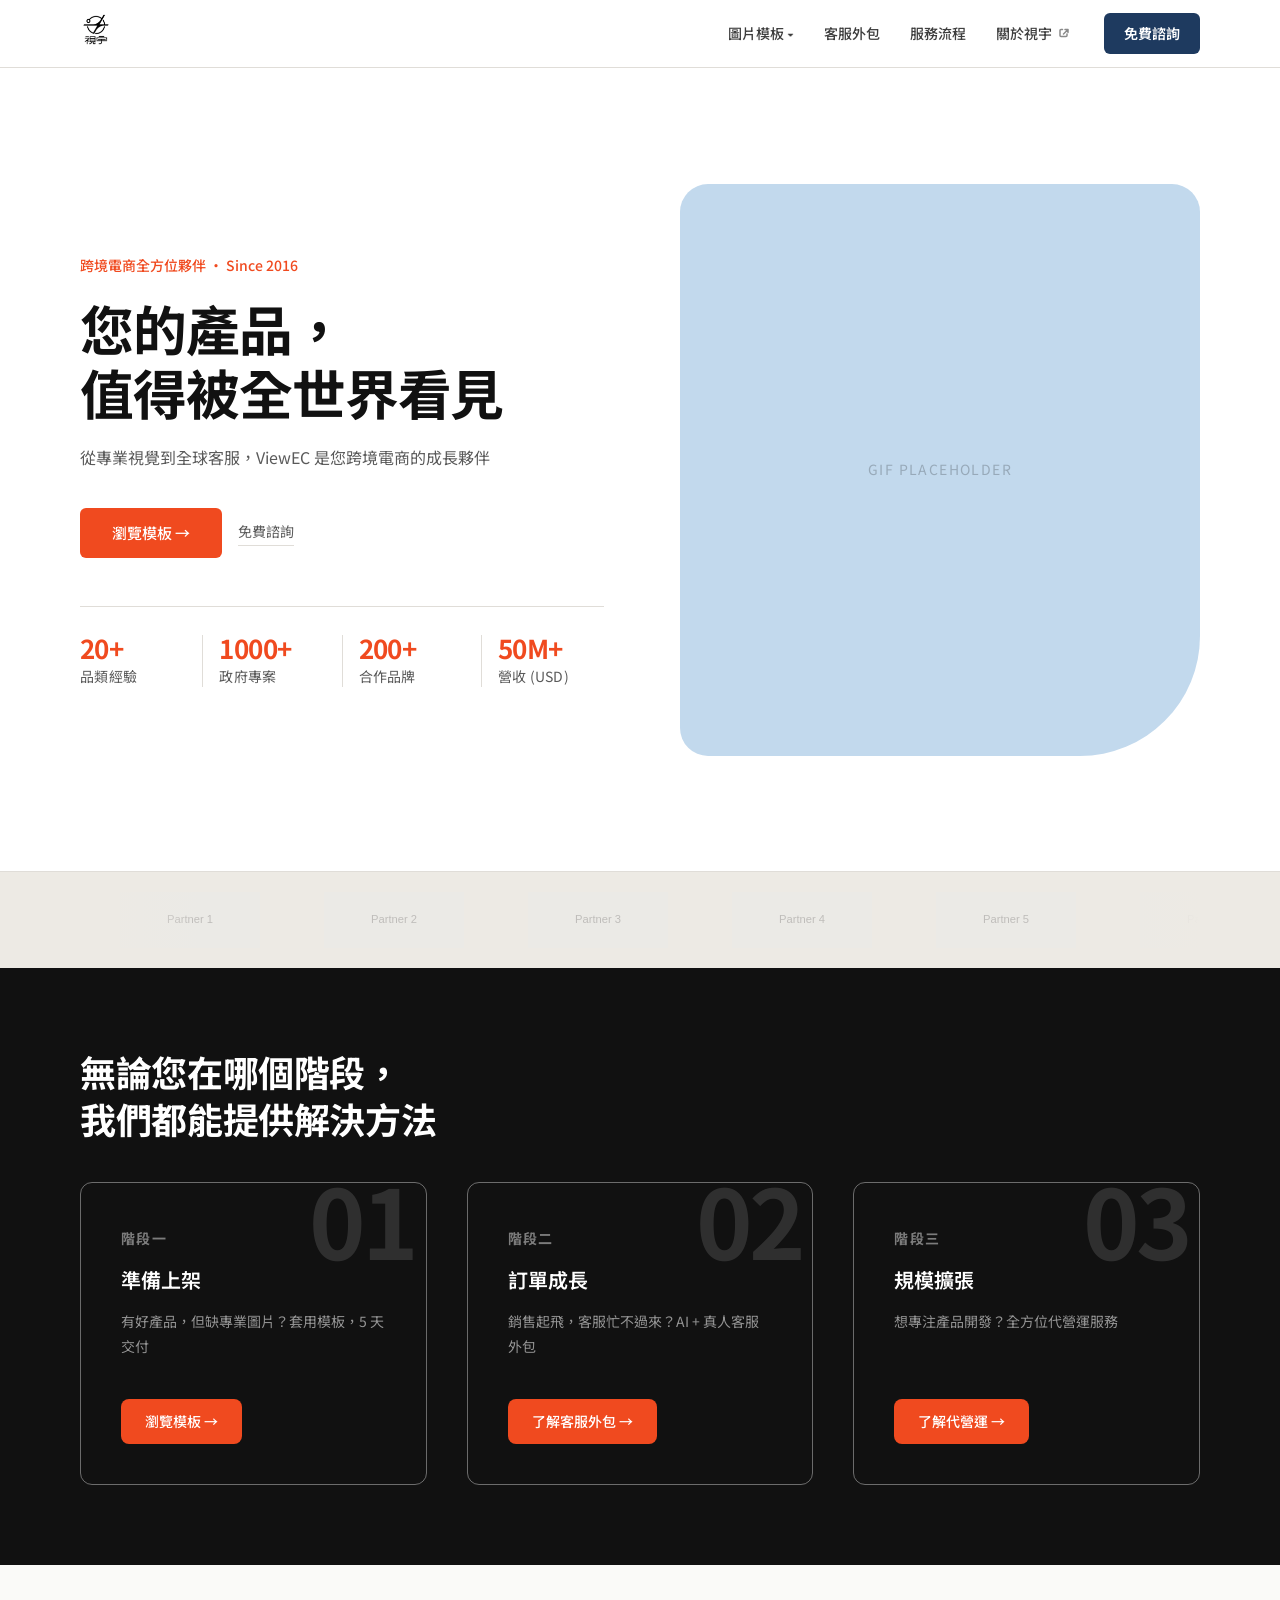
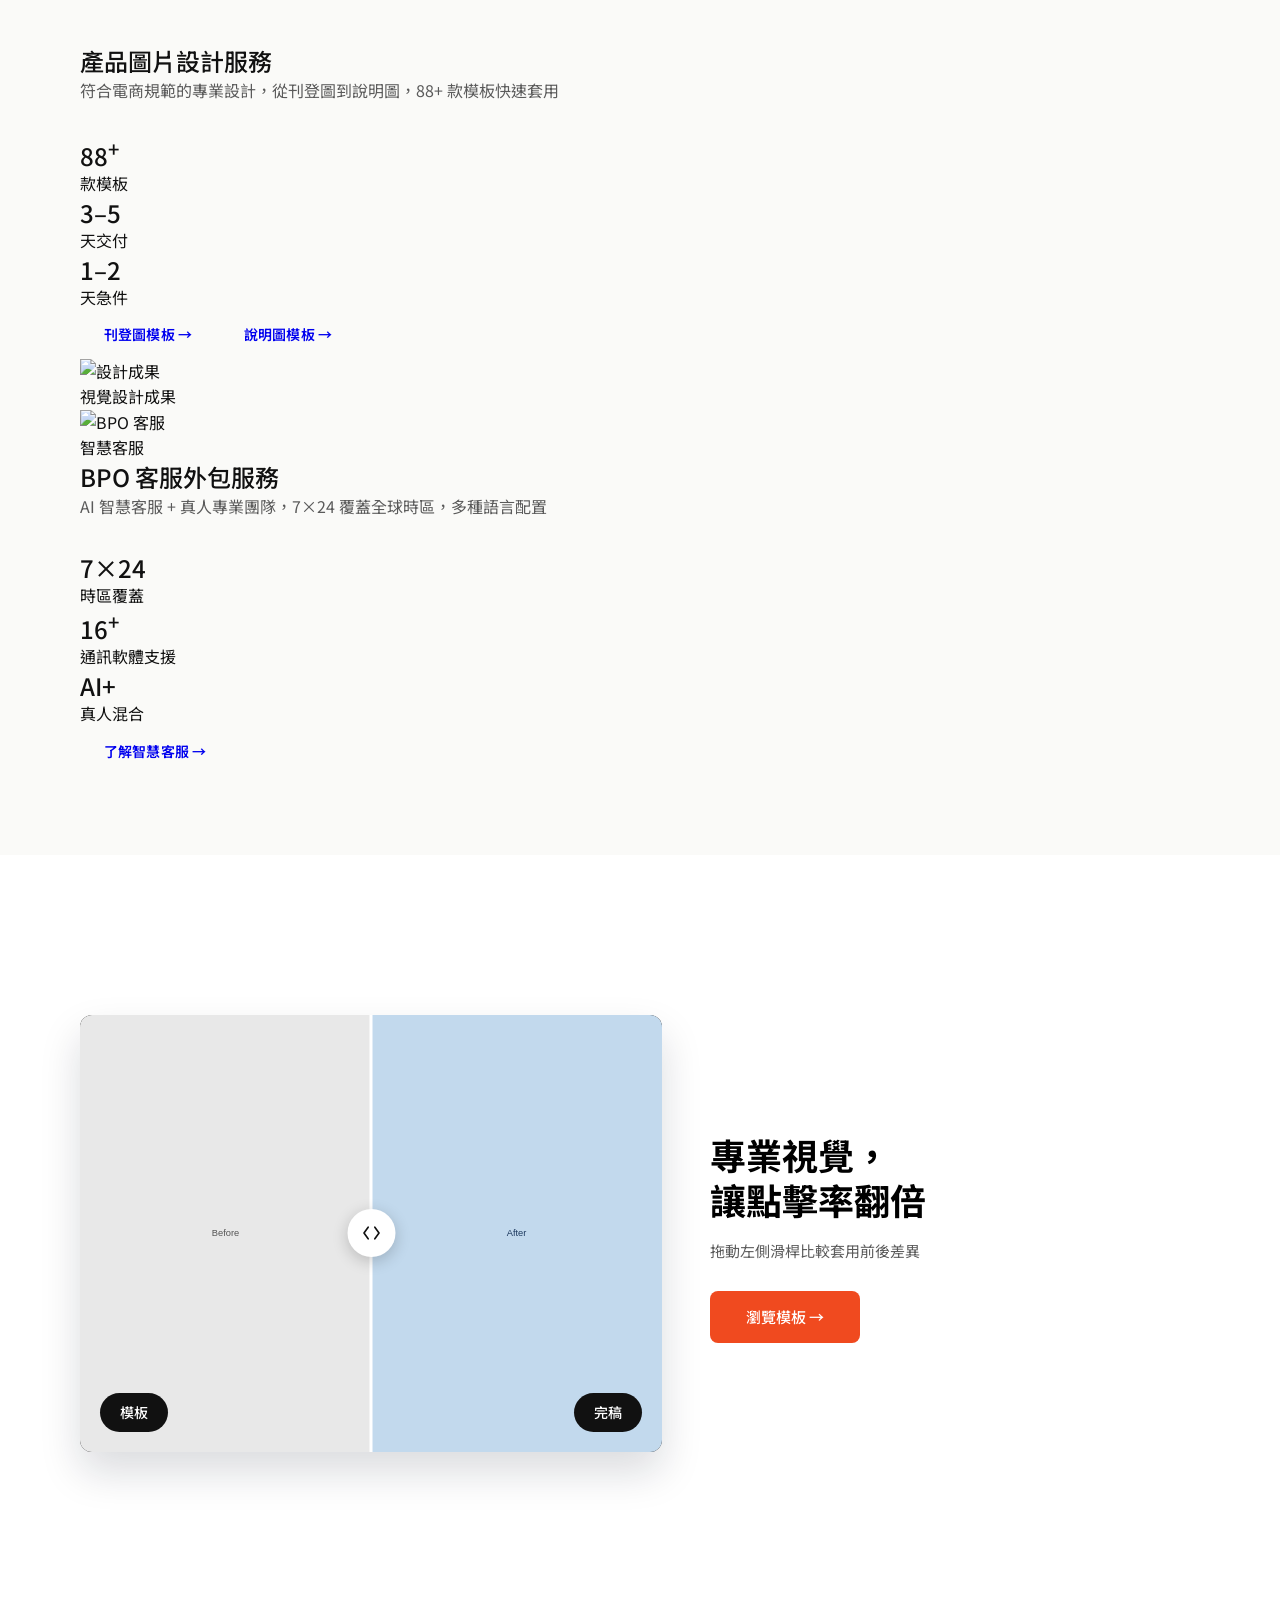
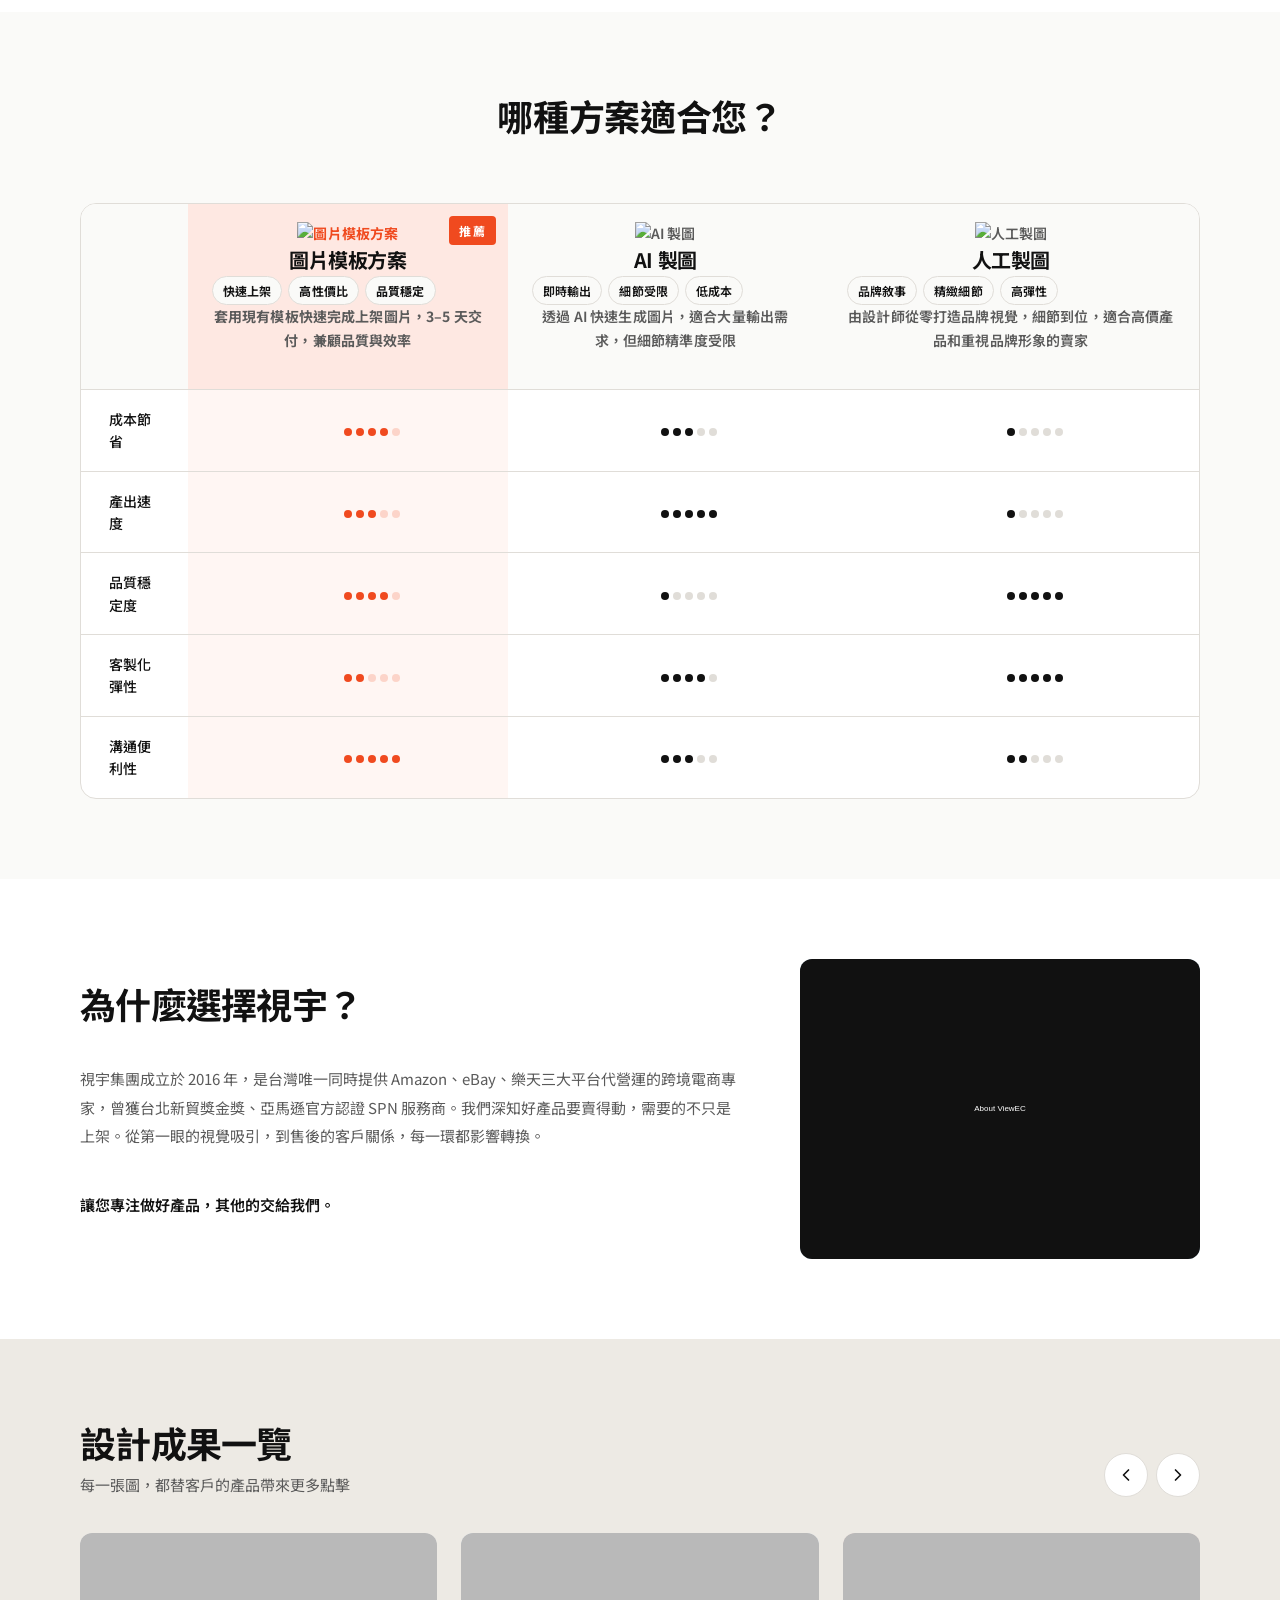
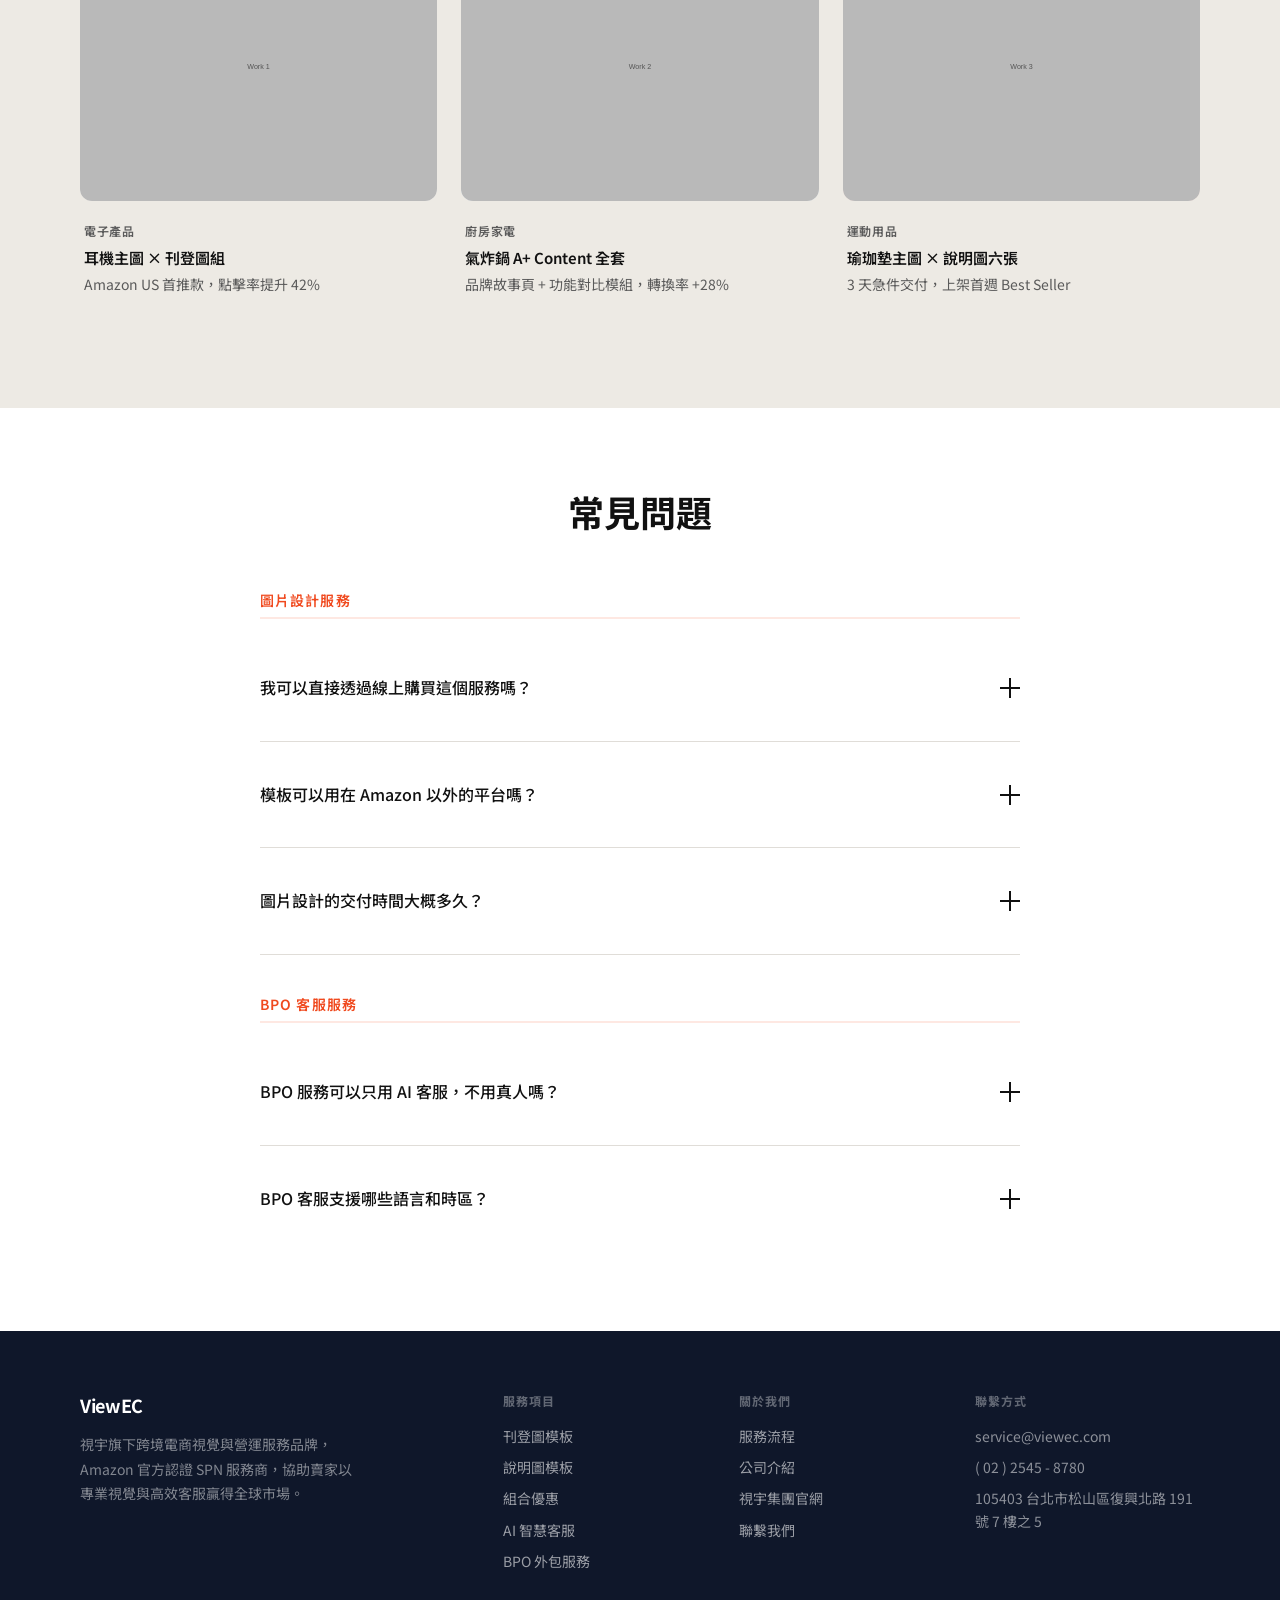
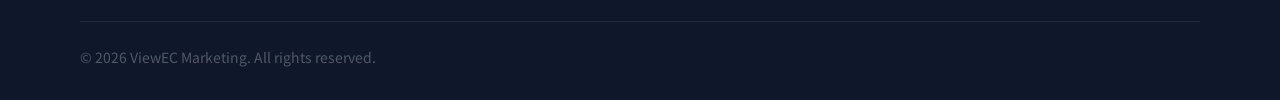
==== commit 675d13e0: "Update index.html" ====
--- a/index.html
+++ b/index.html
@@ -134,131 +134,56 @@
   <!-- Services — modernized v2 -->
   <section class="services services-v2">
     <div class="container">
-
-      <div class="svc2-header">
-        <span class="svc2-kicker">ViewEC 核心服務</span>
-      </div>
-
-      <!-- Visual Design -->
-      <article class="svc2-card">
-        <div class="svc2-media">
-          <div class="svc2-media-frame">
-            <img src="images/service-visual.svg" alt="產品圖片設計服務" onerror="this.style.display='none'">
-            <div class="svc2-media-ph">
-              <svg width="100%" height="100%" viewBox="0 0 400 300" preserveAspectRatio="none" aria-hidden="true">
-                <defs>
-                  <pattern id="svc-stripe-a" width="14" height="14" patternUnits="userSpaceOnUse" patternTransform="rotate(45)">
-                    <rect width="14" height="14" fill="#EDEAE4"/>
-                    <line x1="0" y1="0" x2="0" y2="14" stroke="#DBD6CE" stroke-width="6"/>
-                  </pattern>
-                </defs>
-                <rect width="400" height="300" fill="url(#svc-stripe-a)"/>
-              </svg>
-              <span class="svc2-media-caption">PRODUCT IMAGE · 4:3</span>
-            </div>
-            <div class="svc2-media-tag">視覺設計 · Visual</div>
-          </div>
-        </div>
-        <div class="svc2-body">
-          <h3 class="svc2-title">產品圖片設計服務</h3>
-          <p class="svc2-desc">符合電商規範的專業產品圖，從刊登圖到說明圖，讓您的產品在搜尋結果中脫穎而出。88+ 款模板快速套用，也可依產品特性客製調整。</p>
-
-          <ul class="svc2-facts">
-            <li>
-              <span class="svc2-fact-k">模板數量</span>
-              <span class="svc2-fact-v">88<sup>+</sup> 款</span>
-            </li>
-            <li>
-              <span class="svc2-fact-k">標準交付</span>
-              <span class="svc2-fact-v">3–5 工作天</span>
-            </li>
-            <li>
-              <span class="svc2-fact-k">急件</span>
-              <span class="svc2-fact-v">最快 1–2 天</span>
-            </li>
-            <li>
-              <span class="svc2-fact-k">涵蓋範圍</span>
-              <span class="svc2-fact-v">刊登圖 · 說明圖 · A+ Content</span>
-            </li>
-          </ul>
-
-          <div class="svc2-flow">
-            <span>挑選模板</span>
-            <em aria-hidden="true">→</em>
-            <span>提供素材</span>
-            <em aria-hidden="true">→</em>
-            <span>設計製作</span>
-            <em aria-hidden="true">→</em>
-            <span>交付上架</span>
-          </div>
-
-          <div class="svc2-actions">
-            <a href="listing.html" class="svc2-btn svc2-btn--primary">瀏覽刊登圖模板 <span aria-hidden="true">→</span></a>
-            <a href="description.html" class="svc2-btn svc2-btn--primary">瀏覽說明圖模板 <span aria-hidden="true">→</span></a>
-          </div>
-        </div>
-      </article>
-
-      <!-- BPO Service -->
-      <article class="svc2-card svc2-card--reverse">
-        <div class="svc2-media">
-          <div class="svc2-media-frame svc2-media-frame--alt">
-            <img src="images/service-bpo.svg" alt="BPO 客服外包服務" onerror="this.style.display='none'">
-            <div class="svc2-media-ph">
-              <svg width="100%" height="100%" viewBox="0 0 400 300" preserveAspectRatio="none" aria-hidden="true">
-                <defs>
-                  <pattern id="svc-stripe-b" width="14" height="14" patternUnits="userSpaceOnUse" patternTransform="rotate(-45)">
-                    <rect width="14" height="14" fill="#E6EEF6"/>
-                    <line x1="0" y1="0" x2="0" y2="14" stroke="#C2D9ED" stroke-width="6"/>
-                  </pattern>
-                </defs>
-                <rect width="400" height="300" fill="url(#svc-stripe-b)"/>
-              </svg>
-              <span class="svc2-media-caption">CUSTOMER SUPPORT · 4:3</span>
-            </div>
-            <div class="svc2-media-tag">營運支援 · BPO</div>
-          </div>
-        </div>
-        <div class="svc2-body">
-          <h3 class="svc2-title">BPO 客服外包服務</h3>
-          <p class="svc2-desc">從 AI 智慧客服到真人專業團隊，7×24 覆蓋全球時區。支援中、英、日語，依您的業務量彈性配置，讓您專注在產品開發與品牌成長。</p>
-
-          <ul class="svc2-facts">
-            <li>
-              <span class="svc2-fact-k">時區覆蓋</span>
-              <span class="svc2-fact-v">7 × 24 小時</span>
-            </li>
-            <li>
-              <span class="svc2-fact-k">支援語言</span>
-              <span class="svc2-fact-v">中 · 英 · 日</span>
-            </li>
-            <li>
-              <span class="svc2-fact-k">通訊軟體</span>
-              <span class="svc2-fact-v">16<sup>+</sup> 整合</span>
-            </li>
-            <li>
-              <span class="svc2-fact-k">服務模式</span>
-              <span class="svc2-fact-v">AI · 真人 · 混合</span>
-            </li>
-          </ul>
-
-          <div class="svc2-flow">
-            <span>需求訪談</span>
-            <em aria-hidden="true">→</em>
-            <span>方案配置</span>
-            <em aria-hidden="true">→</em>
-            <span>系統串接</span>
-            <em aria-hidden="true">→</em>
-            <span>上線運作</span>
-          </div>
-
-          <div class="svc2-actions">
-            <a href="/pages/ai-智慧客服" class="svc2-btn svc2-btn--primary">了解 AI 智慧客服 <span aria-hidden="true">→</span></a>
-            <a href="#" class="svc2-btn svc2-btn--ghost">預約顧問諮詢</a>
-          </div>
-        </div>
-      </article>
-
+      <div class="svc2-bento">
+
+        <!-- 視覺設計：白卡，左兩欄 -->
+        <div class="svc2-tile svc2-tile--visual">
+          <div class="svc2-tile-body">
+            <h2 class="svc2-name">產品圖片設計服務</h2>
+            <p class="svc2-desc">符合電商規範的專業設計，從刊登圖到說明圖，88+ 款模板快速套用</p>
+            <div class="svc2-stats">
+              <div class="svc2-stat"><h2>88<sup>+</sup></h2><span>款模板</span></div>
+              <div class="svc2-stat"><h2>3–5</h2><span>天交付</span></div>
+              <div class="svc2-stat"><h2>1–2</h2><span>天急件</span></div>
+            </div>
+            <div class="svc2-btn-group">
+              <a href="listing-layout.html" class="svc2-btn">刊登圖模板 →</a>
+              <a href="description-layout.html" class="svc2-btn">說明圖模板 →</a>
+            </div>
+          </div>
+        </div>
+
+        <!-- 橘色圖片 — 右上 -->
+        <div class="svc2-tile svc2-tile--photo">
+          <img src="images/svc.jpg" alt="設計成果" class="svc2-photo">
+          <div class="svc2-photo-overlay">
+            <span>視覺設計成果</span>
+          </div>
+        </div>
+
+        <!-- BPO 圖片 1 — 左下，藍色漸層 -->
+        <div class="svc2-tile svc2-tile--bpo-photo">
+          <img src="images/svc.jpg" alt="BPO 客服" class="svc2-photo">
+          <div class="svc2-photo-overlay">
+            <span>智慧客服</span>
+          </div>
+        </div>
+
+        <!-- BPO 內容 — 右下，灰卡，兩格寬 -->
+        <div class="svc2-tile svc2-tile--bpo">
+          <div class="svc2-tile-body">
+            <h2 class="svc2-name">BPO 客服外包服務</h2>
+            <p class="svc2-desc">AI 智慧客服 + 真人專業團隊，7×24 覆蓋全球時區，多種語言配置</p>
+            <div class="svc2-stats">
+              <div class="svc2-stat"><h2>7×24</h2><span>時區覆蓋</span></div>
+              <div class="svc2-stat"><h2>16<sup>+</sup></h2><span>通訊軟體支援</span></div>
+              <div class="svc2-stat"><h2>AI+</h2><span>真人混合</span></div>
+            </div>
+            <a href="/pages/ai-智慧客服" class="svc2-btn">了解智慧客服 →</a>
+          </div>
+        </div>
+
+      </div>
     </div>
   </section>
 
@@ -285,106 +210,55 @@
         </div>
         <div class="compare-text">
           <h2 class="compare-heading">專業視覺，<br>讓點擊率翻倍</h2>
-          <p class="compare-desc">88+ 款模板快速套用，從刊登圖到說明圖，5 天交付。拖動左側滑桿比較套用前後差異。</p>
+          <p class="compare-desc">拖動左側滑桿比較套用前後差異</p>
           <a href="listing.html" class="btn-accent">瀏覽模板 →</a>
         </div>
       </div>
     </div>
   </section>
 
-  <!-- Plan Comparison — modernized v2 -->
+  <!-- Plan Comparison -->
   <section class="plan-comparison plan-v2">
     <div class="container">
       <div class="plan-v2-header">
         <h2 class="plan-v2-title">哪種方案適合您？</h2>
-      </div>
-
-      <div class="plan-v2-cards">
-
-        <!-- Featured: Template -->
-        <article class="plan-v2-card plan-v2-card--featured">
-          <div class="plan-v2-tile">
-            <svg width="100%" height="100%" viewBox="0 0 280 180" preserveAspectRatio="none" aria-hidden="true">
-              <defs>
-                <pattern id="plan-stripe-1" width="12" height="12" patternUnits="userSpaceOnUse" patternTransform="rotate(45)">
-                  <rect width="12" height="12" fill="#FEE8E2"/>
-                  <line x1="0" y1="0" x2="0" y2="12" stroke="#F9C7B8" stroke-width="5"/>
-                </pattern>
-              </defs>
-              <rect width="280" height="180" fill="url(#plan-stripe-1)"/>
-            </svg>
-            <span class="plan-v2-recommend">推薦 · Recommended</span>
-          </div>
-          <div class="plan-v2-meta">
-            <div class="plan-v2-rowtop">
-              <h3 class="plan-v2-name">圖片模板方案</h3>
-              <span class="plan-v2-pill">ViewEC 提供</span>
-            </div>
-            <p class="plan-v2-desc">需要快速上架、追求性價比，或缺乏內部設計資源的中小型電商；有大量 SKU 需標準化處理的跨境電商賣家。</p>
-            <div class="plan-v2-tags">
-              <span>快速上架</span><span>高性價比</span><span>大量 SKU</span>
-            </div>
-          </div>
-        </article>
-
-        <!-- AI -->
-        <article class="plan-v2-card">
-          <div class="plan-v2-tile">
-            <svg width="100%" height="100%" viewBox="0 0 280 180" preserveAspectRatio="none" aria-hidden="true">
-              <defs>
-                <pattern id="plan-stripe-2" width="12" height="12" patternUnits="userSpaceOnUse" patternTransform="rotate(45)">
-                  <rect width="12" height="12" fill="#EDEAE4"/>
-                  <line x1="0" y1="0" x2="0" y2="12" stroke="#D9D4CB" stroke-width="5"/>
-                </pattern>
-              </defs>
-              <rect width="280" height="180" fill="url(#plan-stripe-2)"/>
-            </svg>
-          </div>
-          <div class="plan-v2-meta">
-            <div class="plan-v2-rowtop">
-              <h3 class="plan-v2-name">AI 製圖</h3>
-              <span class="plan-v2-pill plan-v2-pill--muted">第三方工具</span>
-            </div>
-            <p class="plan-v2-desc">社群媒體貼文、創意發想情境圖，或預算極度受限、對產品細節準確度要求較低的情境。</p>
-            <div class="plan-v2-tags">
-              <span>即時輸出</span><span>創意情境</span><span>細節受限</span>
-            </div>
-          </div>
-        </article>
-
-        <!-- Manual -->
-        <article class="plan-v2-card">
-          <div class="plan-v2-tile">
-            <svg width="100%" height="100%" viewBox="0 0 280 180" preserveAspectRatio="none" aria-hidden="true">
-              <defs>
-                <pattern id="plan-stripe-3" width="12" height="12" patternUnits="userSpaceOnUse" patternTransform="rotate(45)">
-                  <rect width="12" height="12" fill="#E6EEF6"/>
-                  <line x1="0" y1="0" x2="0" y2="12" stroke="#C2D9ED" stroke-width="5"/>
-                </pattern>
-              </defs>
-              <rect width="280" height="180" fill="url(#plan-stripe-3)"/>
-            </svg>
-          </div>
-          <div class="plan-v2-meta">
-            <div class="plan-v2-rowtop">
-              <h3 class="plan-v2-name">人工製圖</h3>
-              <span class="plan-v2-pill plan-v2-pill--muted">高客製</span>
-            </div>
-            <p class="plan-v2-desc">高單價主推商品、品牌形象首頁視覺、或募資專案等，需傳遞強烈品牌價值與精緻細節的場景。</p>
-            <div class="plan-v2-tags">
-              <span>品牌敘事</span><span>精緻細節</span><span>長週期</span>
-            </div>
-          </div>
-        </article>
       </div>
       <div class="plan-v2-compare">
         <table class="plan-v2-table">
           <thead>
-            <tr>
-              <th scope="col">評估維度</th>
-              <th scope="col" class="plan-v2-col-hl">圖片模板<span class="plan-v2-col-tag">推薦</span></th>
-              <th scope="col">AI 製圖</th>
-              <th scope="col">人工製圖</th>
+            <tr class="plan-v2-row--photo">
+              <th class="plan-v2-dim-col"></th>
+              <th class="plan-v2-col-hl">
+                <div class="plan-v2-col-img">
+                  <img src="images/orange.jpg.avif" alt="圖片模板方案">
+                  <span class="plan-v2-recommend">推薦</span>
+                </div>
+                <div class="plan-v2-col-info">
+                  <span class="plan-v2-name">圖片模板方案</span>
+                  <div class="plan-v2-tags"><span>快速上架</span><span>高性價比</span><span>品質穩定</span></div>
+                  <p class="plan-v2-desc">套用現有模板快速完成上架圖片，3–5 天交付，兼顧品質與效率</p>
+                </div>
+              </th>
+              <th class="plan-v2-col-plain">
+                <div class="plan-v2-col-img">
+                  <img src="images/blue.jpg.webp" alt="AI 製圖">
+                </div>
+                <div class="plan-v2-col-info">
+                  <span class="plan-v2-name">AI 製圖</span>
+                  <div class="plan-v2-tags"><span>即時輸出</span><span>細節受限</span><span>低成本</span></div>
+                  <p class="plan-v2-desc">透過 AI 快速生成圖片，適合大量輸出需求，但細節精準度受限</p>
+                </div>
+              </th>
+              <th class="plan-v2-col-plain">
+                <div class="plan-v2-col-img">
+                  <img src="images/blue.jpg.webp" alt="人工製圖">
+                </div>
+                <div class="plan-v2-col-info">
+                  <span class="plan-v2-name">人工製圖</span>
+                  <div class="plan-v2-tags"><span>品牌敘事</span><span>精緻細節</span><span>高彈性</span></div>
+                  <p class="plan-v2-desc">由設計師從零打造品牌視覺，細節到位，適合高價產品和重視品牌形象的賣家</p>
+                </div>
+              </th>
             </tr>
           </thead>
           <tbody>
@@ -560,10 +434,10 @@
         <h3 class="faq-category">圖片設計服務</h3>
         <details class="faq-item">
           <summary class="faq-question">
-            <span>我只需要圖片設計，可以只買這個服務嗎？</span>
+            <span>我可以直接透過線上購買這個服務嗎？</span>
             <span class="faq-icon"></span>
           </summary>
-          <p class="faq-answer">當然可以！每項服務都是獨立計價。您可以先從圖片模板開始，未來有客服和代營運需求再加購。</p>
+          <p class="faq-answer">可以！我們的圖片設計服務提供線上自助下單，選好模板、上傳素材、完成付款後即可排單製作。若需 BPO 客服外包或代營運服務，由於需要評估業務規模與配置方案，請先填寫諮詢表單，我們會在 1 個工作天內與您聯繫。</p>
         </details>
         <details class="faq-item">
           <summary class="faq-question">
@@ -635,7 +509,6 @@
       </div>
       <div class="footer-bottom">
         <span class="footer-copy">© 2026 ViewEC Marketing. All rights reserved.</span>
-        <span class="footer-copy">Amazon SPN 認證服務商</span>
       </div>
     </div>
   </footer>
